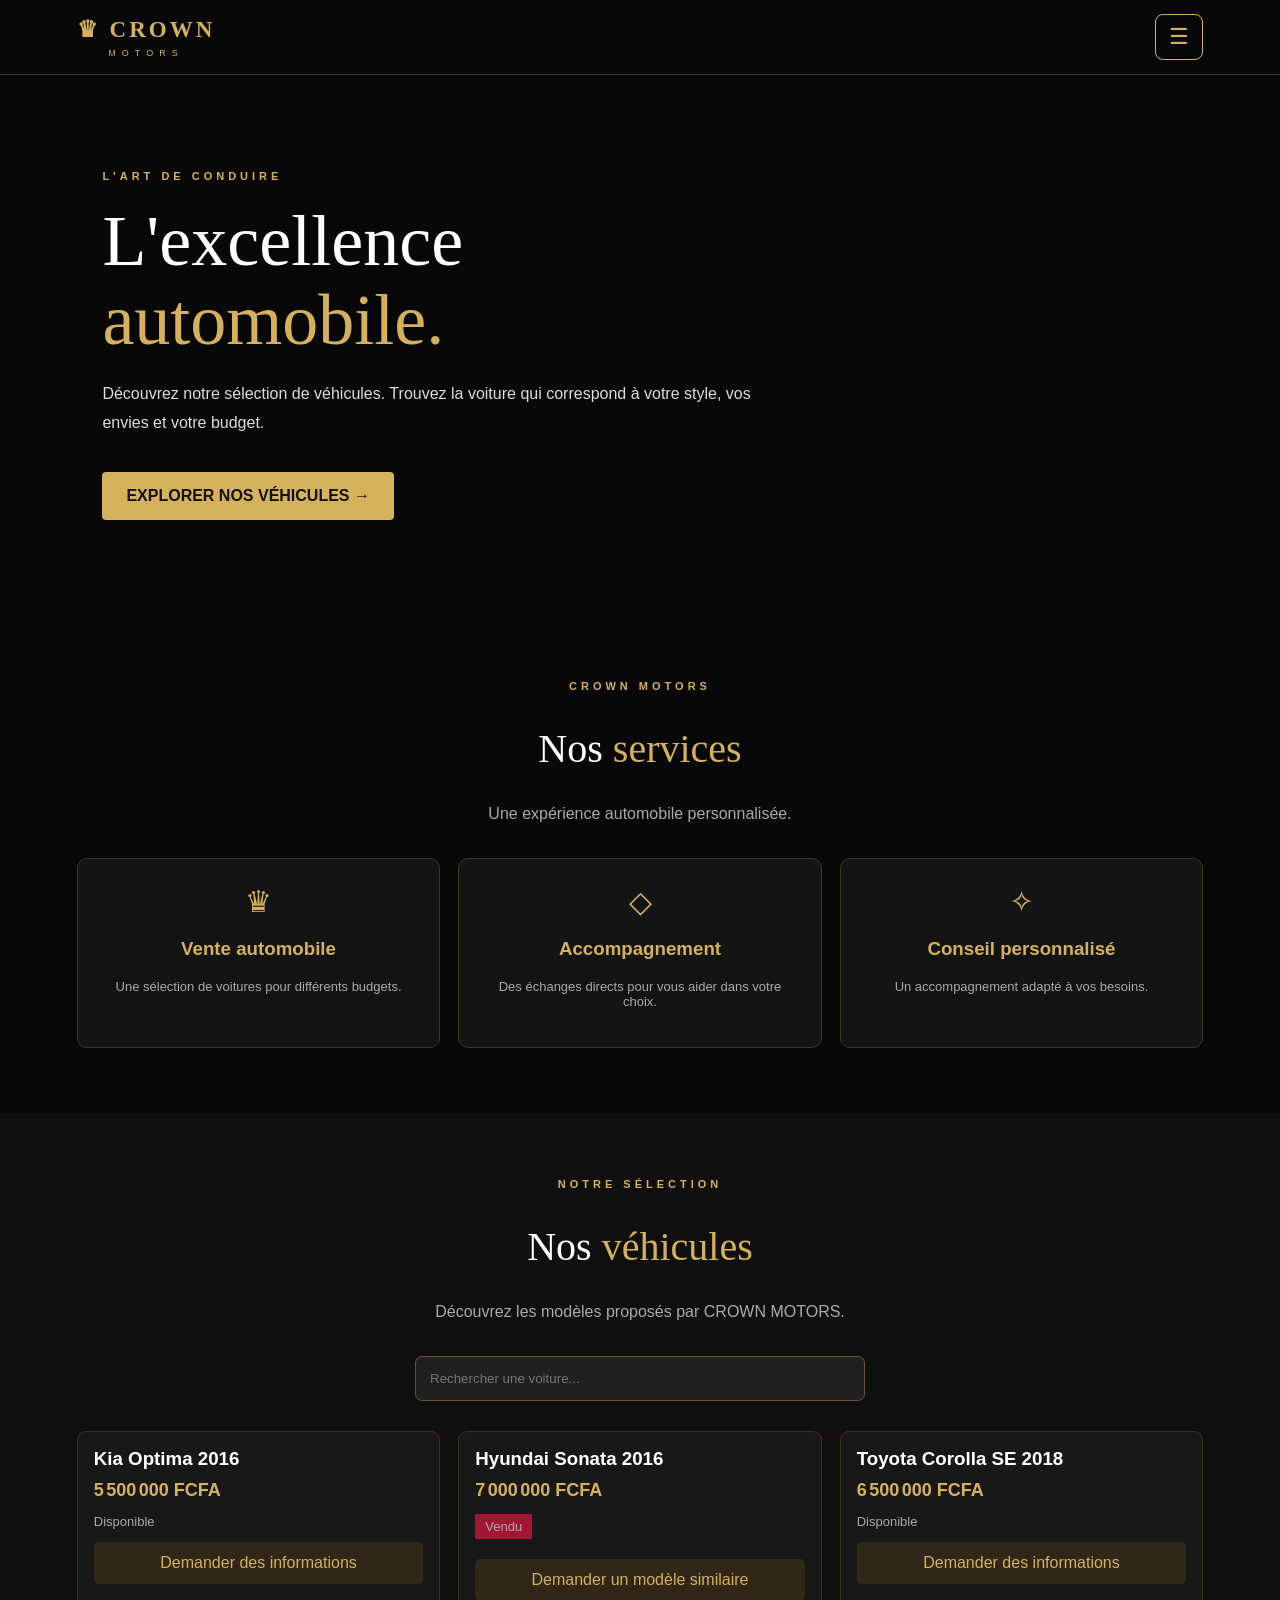
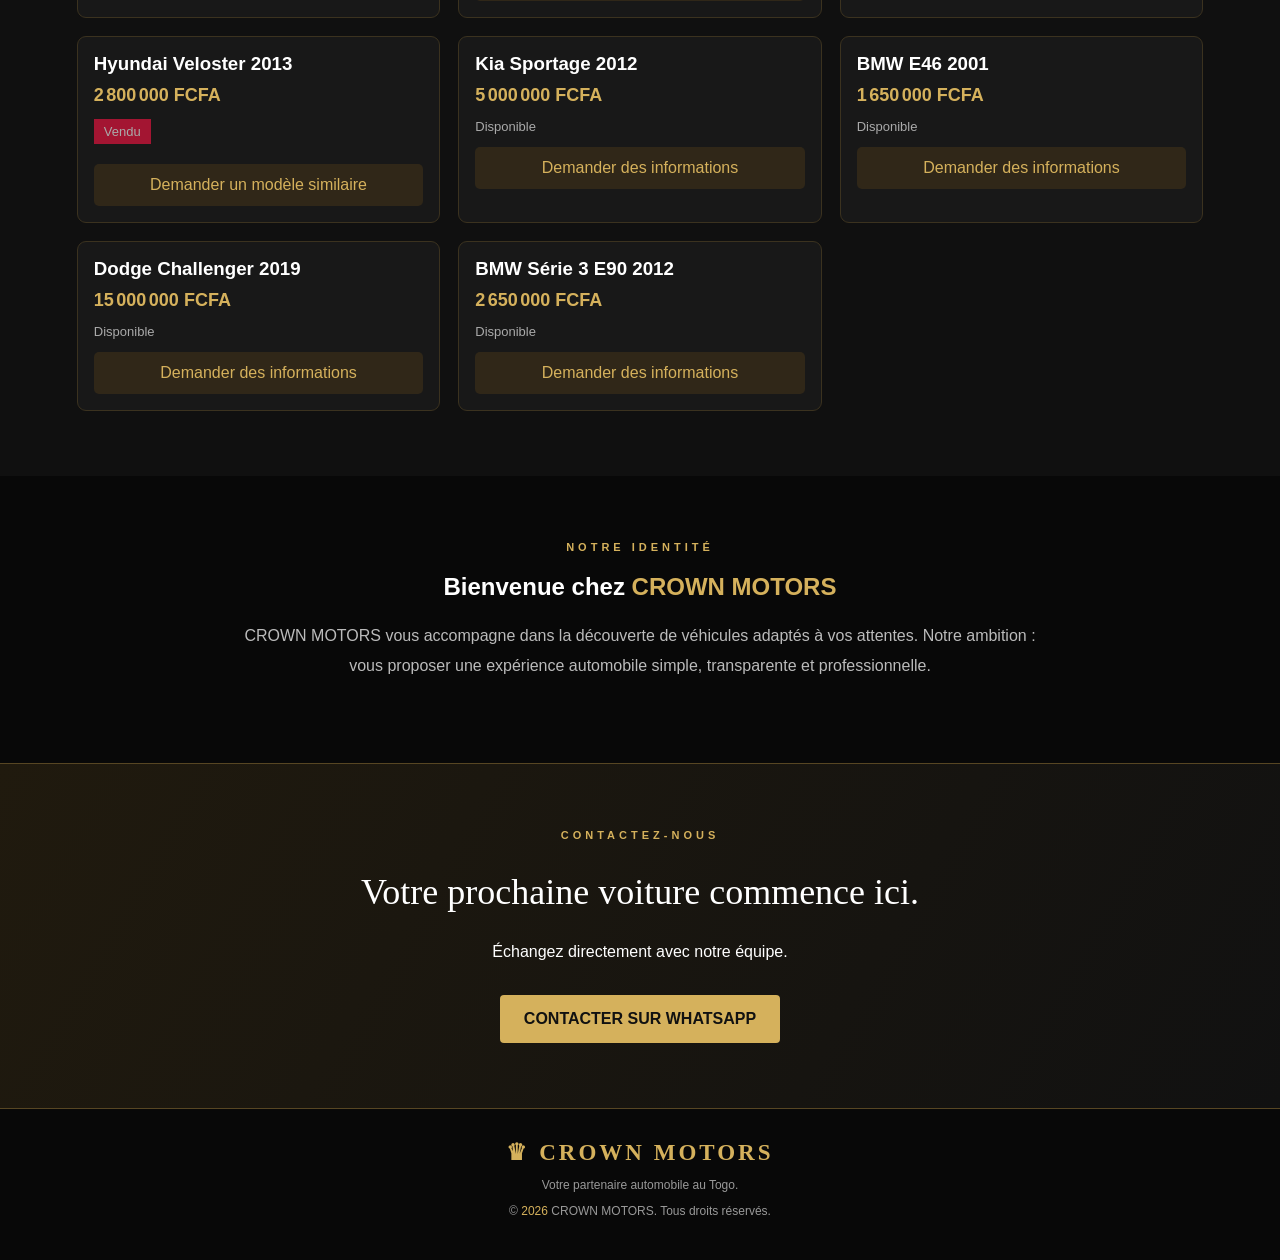
==== index.html @ bb1f3855 "Add initial index.html for CROWN MOTORS website Initial commit of the index.html file for CROWN MOTO" ====
<!DOCTYPE html>
<html lang="fr">
<head>
<meta charset="UTF-8">
<meta name="viewport" content="width=device-width, initial-scale=1">
<meta name="theme-color" content="#080808">
<meta name="description" content="CROWN MOTORS Premium - Vente automobile au Togo.">
<title>CROWN MOTORS | Premium Automobile</title>

<style>
:root {
  --black:#080808;
  --panel:#141414;
  --gold:#d5b15c;
  --white:#fff;
  --muted:#aaa;
}
* {box-sizing:border-box}
html {scroll-behavior:smooth}
body {
  margin:0;
  background:var(--black);
  color:var(--white);
  font-family:Arial,sans-serif;
}
a {color:inherit;text-decoration:none}
button {font:inherit;cursor:pointer}

/* HEADER */
header {
  height:75px;
  padding:0 6%;
  display:flex;
  align-items:center;
  justify-content:space-between;
  border-bottom:1px solid #40351e;
  background:#080808;
  position:sticky;
  top:0;
  z-index:20;
}
.logo {
  color:var(--gold);
  font-family:Georgia,serif;
  font-size:23px;
  letter-spacing:3px;
  font-weight:bold;
}
.logo small {
  display:block;
  font:9px Arial;
  text-align:center;
  letter-spacing:6px;
  margin-top:5px;
}
.menu-button {
  background:none;
  border:1px solid var(--gold);
  color:var(--gold);
  border-radius:8px;
  padding:9px 13px;
  font-size:22px;
}
.drawer {
  display:none;
  position:fixed;
  z-index:30;
  top:75px;
  right:0;
  width:min(310px,85%);
  height:calc(100vh - 75px);
  background:#111;
  padding:25px;
  border-left:1px solid var(--gold);
}
.drawer.open {display:block}
.drawer a {
  display:block;
  padding:16px 5px;
  border-bottom:1px solid #333;
  color:white;
}
.drawer a:hover {color:var(--gold)}
.overlay {
  display:none;
  position:fixed;
  inset:75px 0 0;
  background:#000b;
  z-index:25;
}
.overlay.open {display:block}

/* HERO */
.hero {
  min-height:540px;
  display:flex;
  align-items:center;
  padding:65px 8%;
  background:
  linear-gradient(90deg,#080808 5%,#080808dc 48%,#08080840),
  url("https://images.unsplash.com/photo-1492144534655-ae79c964c9d7?auto=format&fit=crop&w=1800&q=85")
  center/cover;
}
.hero-content {max-width:650px}
.eyebrow {
  color:var(--gold);
  letter-spacing:4px;
  font-size:11px;
  font-weight:bold;
}
h1 {
  font:clamp(40px,7vw,72px)/1.1 Georgia,serif;
  margin:20px 0;
}
h1 span {color:var(--gold)}
.hero p {color:#ddd;line-height:1.8}
.gold-button {
  display:inline-block;
  background:var(--gold);
  color:#111;
  font-weight:bold;
  padding:15px 24px;
  border-radius:4px;
  margin-top:18px;
}

/* SECTIONS */
section {padding:65px 6%}
.section-title {
  text-align:center;
  margin-bottom:35px;
}
.section-title h2 {
  font:clamp(27px,5vw,40px) Georgia,serif;
}
.section-title span {color:var(--gold)}
.section-title p {color:var(--muted)}

/* SERVICES */
.services {
  display:grid;
  grid-template-columns:repeat(3,1fr);
  gap:18px;
}
.service {
  background:var(--panel);
  border:1px solid #40351e;
  padding:25px;
  text-align:center;
  border-radius:10px;
}
.service .symbol {
  color:var(--gold);
  font-size:30px;
}
.service h3 {color:var(--gold)}
.service p {color:var(--muted);font-size:13px}

/* CATALOGUE */
.catalogue {
  background:#101010;
}
.search {
  display:block;
  width:100%;
  max-width:450px;
  margin:0 auto 30px;
  padding:14px;
  background:#202020;
  color:white;
  border:1px solid #66552f;
  border-radius:7px;
}
.cars {
  display:grid;
  grid-template-columns:repeat(3,minmax(0,1fr));
  gap:18px;
}
.car {
  background:#181818;
  border:1px solid #3b321f;
  border-radius:9px;
  overflow:hidden;
}
.car img {
  width:100%;
  height:190px;
  object-fit:cover;
  background:#222;
}
.car-info {padding:16px}
.car h3 {margin:0 0 10px}
.price {
  color:var(--gold);
  font-weight:bold;
  font-size:18px;
}
.car-info p {color:var(--muted);font-size:13px}
.sold {
  display:inline-block;
  background:#a31532;
  color:white;
  padding:5px 10px;
  font-size:11px;
  margin-bottom:8px;
}
.car-link {
  display:block;
  text-align:center;
  padding:12px;
  background:#302718;
  color:var(--gold);
  border-radius:5px;
  margin-top:12px;
}
.empty {text-align:center;color:var(--muted)}

/* ABOUT AND CONTACT */
.about {
  text-align:center;
  max-width:800px;
  margin:auto;
}
.about p {color:#bbb;line-height:1.9}
.contact {
  background:linear-gradient(120deg,#201a0e,#111);
  text-align:center;
  border-top:1px solid #574623;
  border-bottom:1px solid #574623;
}
.contact h2 {font:36px Georgia,serif}
footer {
  text-align:center;
  padding:30px 15px;
  color:#999;
  font-size:12px;
}
footer span {color:var(--gold)}

@media(max-width:800px) {
  .cars {grid-template-columns:repeat(2,minmax(0,1fr))}
  .services {grid-template-columns:1fr}
}
@media(max-width:480px) {
  header {padding:0 16px}
  .hero {min-height:480px;padding:40px 22px}
  section {padding:48px 17px}
  .cars {grid-template-columns:1fr 1fr;gap:9px}
  .car img {height:125px}
  .car-info {padding:10px}
  .car h3 {font-size:13px}
  .price {font-size:14px}
  .car-info p {font-size:11px}
  .car-link {font-size:11px;padding:10px 5px}
}
</style>
</head>

<body>

<header>
  <a href="#accueil" class="logo">
    ♛ CROWN
    <small>MOTORS</small>
  </a>
  <button class="menu-button" id="menuButton"
    aria-label="Ouvrir le menu" aria-expanded="false">☰</button>
</header>

<div class="overlay" id="overlay"></div>
<nav class="drawer" id="drawer">
  <a href="#accueil">Accueil</a>
  <a href="#catalogue">Nos véhicules</a>
  <a href="#services">Nos services</a>
  <a href="#apropos">À propos</a>
  <a href="#contact">Contact</a>
  <a href="admin/login.html">Administration</a>
</nav>

<main>
<section class="hero" id="accueil">
  <div class="hero-content">
    <div class="eyebrow">L'ART DE CONDUIRE</div>
    <h1>L'excellence<br>
      <span>automobile.</span>
    </h1>
    <p>
      Découvrez notre sélection de véhicules.
      Trouvez la voiture qui correspond à votre
      style, vos envies et votre budget.
    </p>
    <a class="gold-button" href="#catalogue">
      EXPLORER NOS VÉHICULES →
    </a>
  </div>
</section>

<section id="services">
  <div class="section-title">
    <div class="eyebrow">CROWN MOTORS</div>
    <h2>Nos <span>services</span></h2>
    <p>Une expérience automobile personnalisée.</p>
  </div>
  <div class="services">
    <article class="service">
      <div class="symbol">♛</div>
      <h3>Vente automobile</h3>
      <p>Une sélection de voitures pour différents budgets.</p>
    </article>
    <article class="service">
      <div class="symbol">◇</div>
      <h3>Accompagnement</h3>
      <p>Des échanges directs pour vous aider dans votre choix.</p>
    </article>
    <article class="service">
      <div class="symbol">✧</div>
      <h3>Conseil personnalisé</h3>
      <p>Un accompagnement adapté à vos besoins.</p>
    </article>
  </div>
</section>

<section class="catalogue" id="catalogue">
  <div class="section-title">
    <div class="eyebrow">NOTRE SÉLECTION</div>
    <h2>Nos <span>véhicules</span></h2>
    <p>Découvrez les modèles proposés par CROWN MOTORS.</p>
  </div>
  <input class="search" id="search"
    placeholder="Rechercher une voiture...">
  <div class="cars" id="cars"></div>
</section>

<section id="apropos">
  <div class="about">
    <div class="eyebrow">NOTRE IDENTITÉ</div>
    <h2>Bienvenue chez <span style="color:#d5b15c">CROWN MOTORS</span></h2>
    <p>
      CROWN MOTORS vous accompagne dans la découverte
      de véhicules adaptés à vos attentes.
      Notre ambition : vous proposer une expérience
      automobile simple, transparente et professionnelle.
    </p>
  </div>
</section>

<section class="contact" id="contact">
  <div class="eyebrow">CONTACTEZ-NOUS</div>
  <h2>Votre prochaine voiture commence ici.</h2>
  <p>Échangez directement avec notre équipe.</p>
  <a class="gold-button"
    href="https://wa.me/22871215444"
    target="_blank" rel="noopener">
    CONTACTER SUR WHATSAPP
  </a>
</section>
</main>

<footer>
  <div class="logo">♛ CROWN MOTORS</div>
  <p>Votre partenaire automobile au Togo.</p>
  <p>© <span id="year"></span> CROWN MOTORS. Tous droits réservés.</p>
</footer>

<script>
const cars = [
  {
    name:"Kia Optima 2016",
    price:5500000,
    status:"Disponible",
    image:"https://i.postimg.cc/JzNQ1nJY/640e16e5-abc6-477e-a606-8a7f54808a8e.jpg"
  },
  {
    name:"Hyundai Sonata 2016",
    price:7000000,
    status:"Vendu",
    image:"https://i.postimg.cc/Wz9Vkx1N/a865665a-a190-46b5-be2b-db5eded47353.jpg"
  },
  {
    name:"Toyota Corolla SE 2018",
    price:6500000,
    status:"Disponible",
    image:"https://i.postimg.cc/63f33kz5/IMG-1470.png"
  },
  {
    name:"Hyundai Veloster 2013",
    price:2800000,
    status:"Vendu",
    image:"https://i.postimg.cc/zGbHPB3n/2185b1a8-ea2a-4182-b87d-6ab078084a92.jpg"
  },
  {
    name:"Kia Sportage 2012",
    price:5000000,
    status:"Disponible",
    image:"https://i.postimg.cc/gjFZ2cMX/81a1679c-1723-4924-83ae-ea50ea73663a.jpg"
  },
  {
    name:"BMW E46 2001",
    price:1650000,
    status:"Disponible",
    image:"https://i.postimg.cc/rmRdTL3K/f3a88b09-6e1b-482c-b819-c184827b8fbf.jpg"
  },
  {
    name:"Dodge Challenger 2019",
    price:15000000,
    status:"Disponible",
    image:"https://i.postimg.cc/5tbdQF2G/2785d2ab-6ac0-4d5c-a33e-beb5a4befc34.jpg"
  },
  {
    name:"BMW Série 3 E90 2012",
    price:2650000,
    status:"Disponible",
    image:""
  }
];

const carsContainer=document.getElementById("cars");

function displayCars(list) {
  carsContainer.innerHTML="";
  if(!list.length) {
    carsContainer.innerHTML='<p class="empty">Aucun véhicule trouvé.</p>';
    return;
  }

  list.forEach(car=>{
    const card=document.createElement("article");
    card.className="car";

    const img=document.createElement("img");
    img.src=car.image || "";
    img.alt=car.name;
    img.loading="lazy";
    img.onerror=()=>{img.style.display="none"};

    const info=document.createElement("div");
    info.className="car-info";

    const name=document.createElement("h3");
    name.textContent=car.name;

    const price=document.createElement("div");
    price.className="price";
    price.textContent=new Intl.NumberFormat("fr-FR")
      .format(car.price)+" FCFA";

    const status=document.createElement("p");
    status.textContent=car.status;

    if(car.status==="Vendu") {
      status.className="sold";
    }

    const link=document.createElement("a");
    link.className="car-link";
    link.href="https://wa.me/22871215444?text="
      +encodeURIComponent("Bonjour CROWN MOTORS, je souhaite des informations sur "+car.name);
    link.target="_blank";
    link.rel="noopener";
    link.textContent=car.status==="Vendu"
      ?"Demander un modèle similaire":"Demander des informations";

    info.append(name,price,status,link);
    card.append(img,info);
    carsContainer.append(card);
  });
}

displayCars(cars);

document.getElementById("search").addEventListener("input",event=>{
  const query=event.target.value.toLowerCase();
  displayCars(cars.filter(car=>car.name.toLowerCase().includes(query)));
});

const menu=document.getElementById("drawer");
const overlay=document.getElementById("overlay");
const menuButton=document.getElementById("menuButton");

function closeMenu(){
  menu.classList.remove("open");
  overlay.classList.remove("open");
  menuButton.setAttribute("aria-expanded","false");
}
menuButton.addEventListener("click",()=>{
  const open=menu.classList.toggle("open");
  overlay.classList.toggle("open",open);
  menuButton.setAttribute("aria-expanded",String(open));
});
overlay.addEventListener("click",closeMenu);
menu.querySelectorAll("a").forEach(link=>{
  link.addEventListener("click",closeMenu);
});

document.getElementById("year").textContent=new Date().getFullYear();
</script>

</body>
</html>
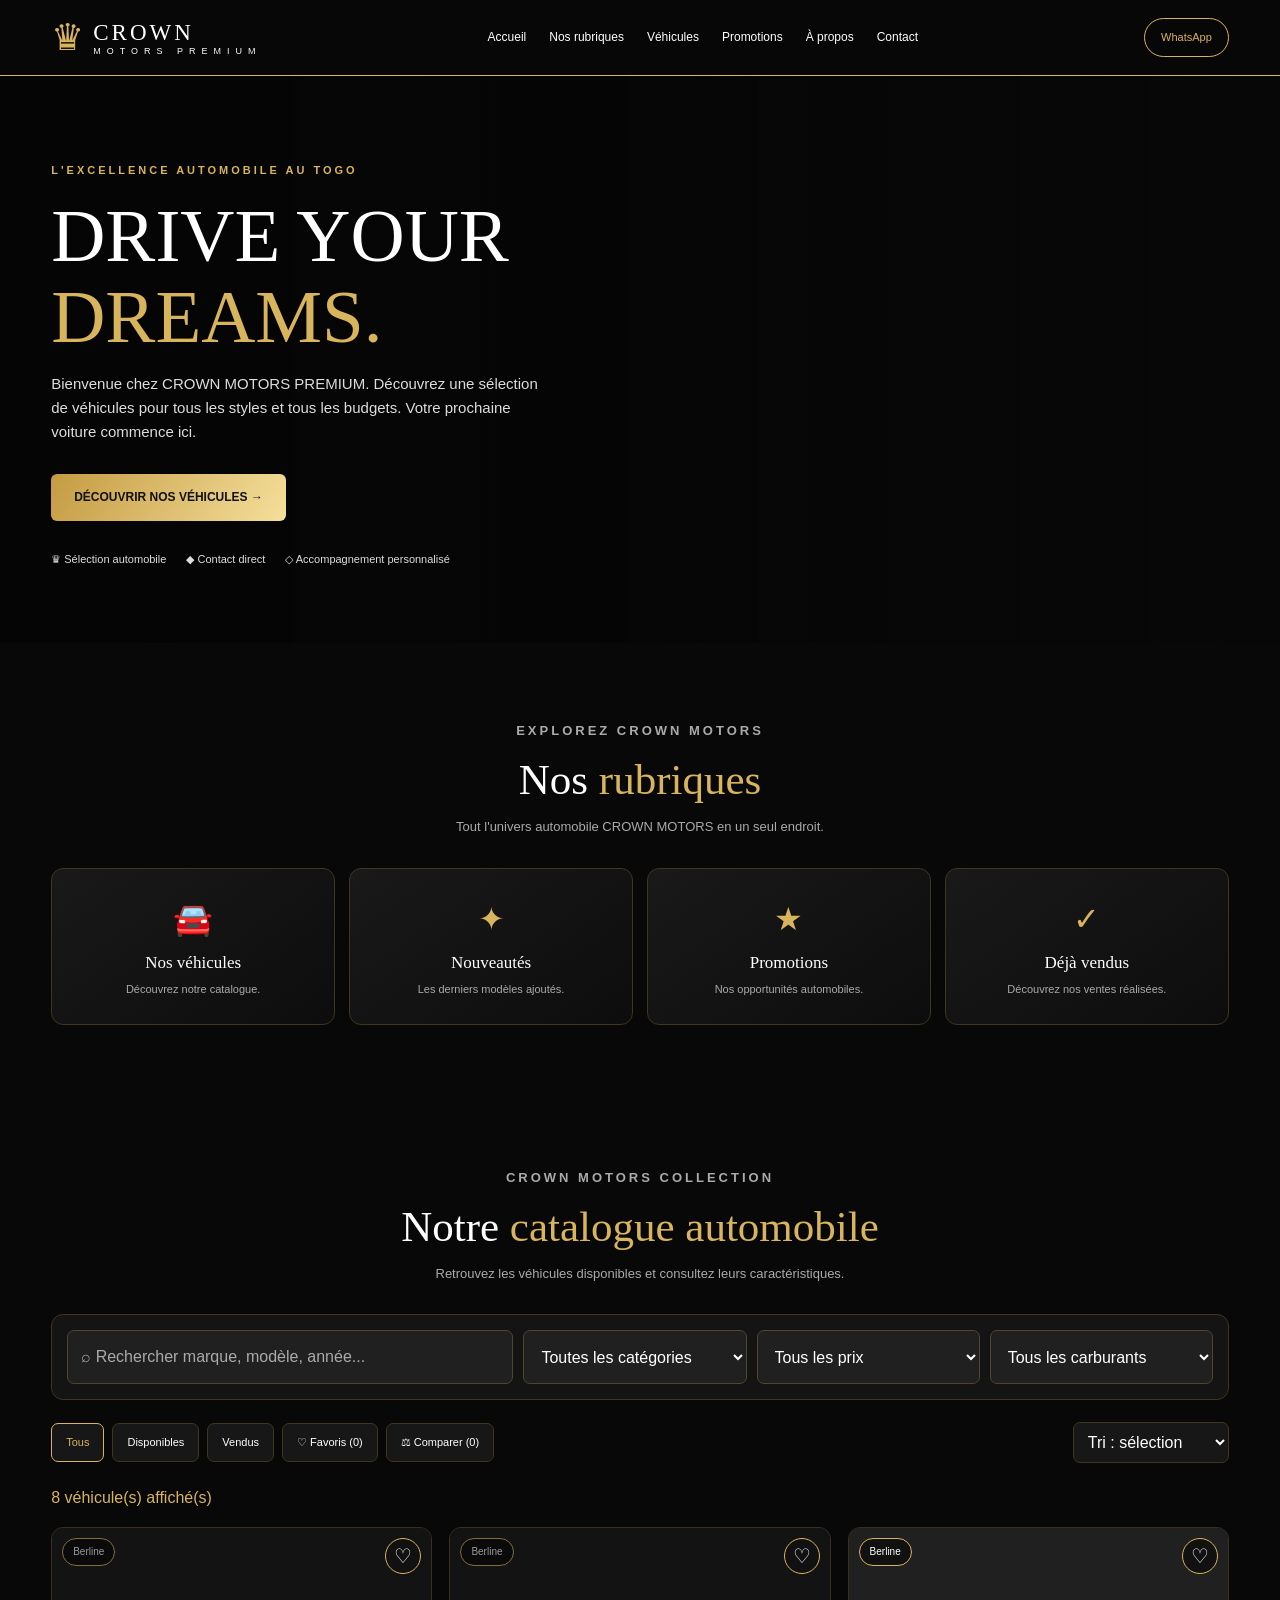
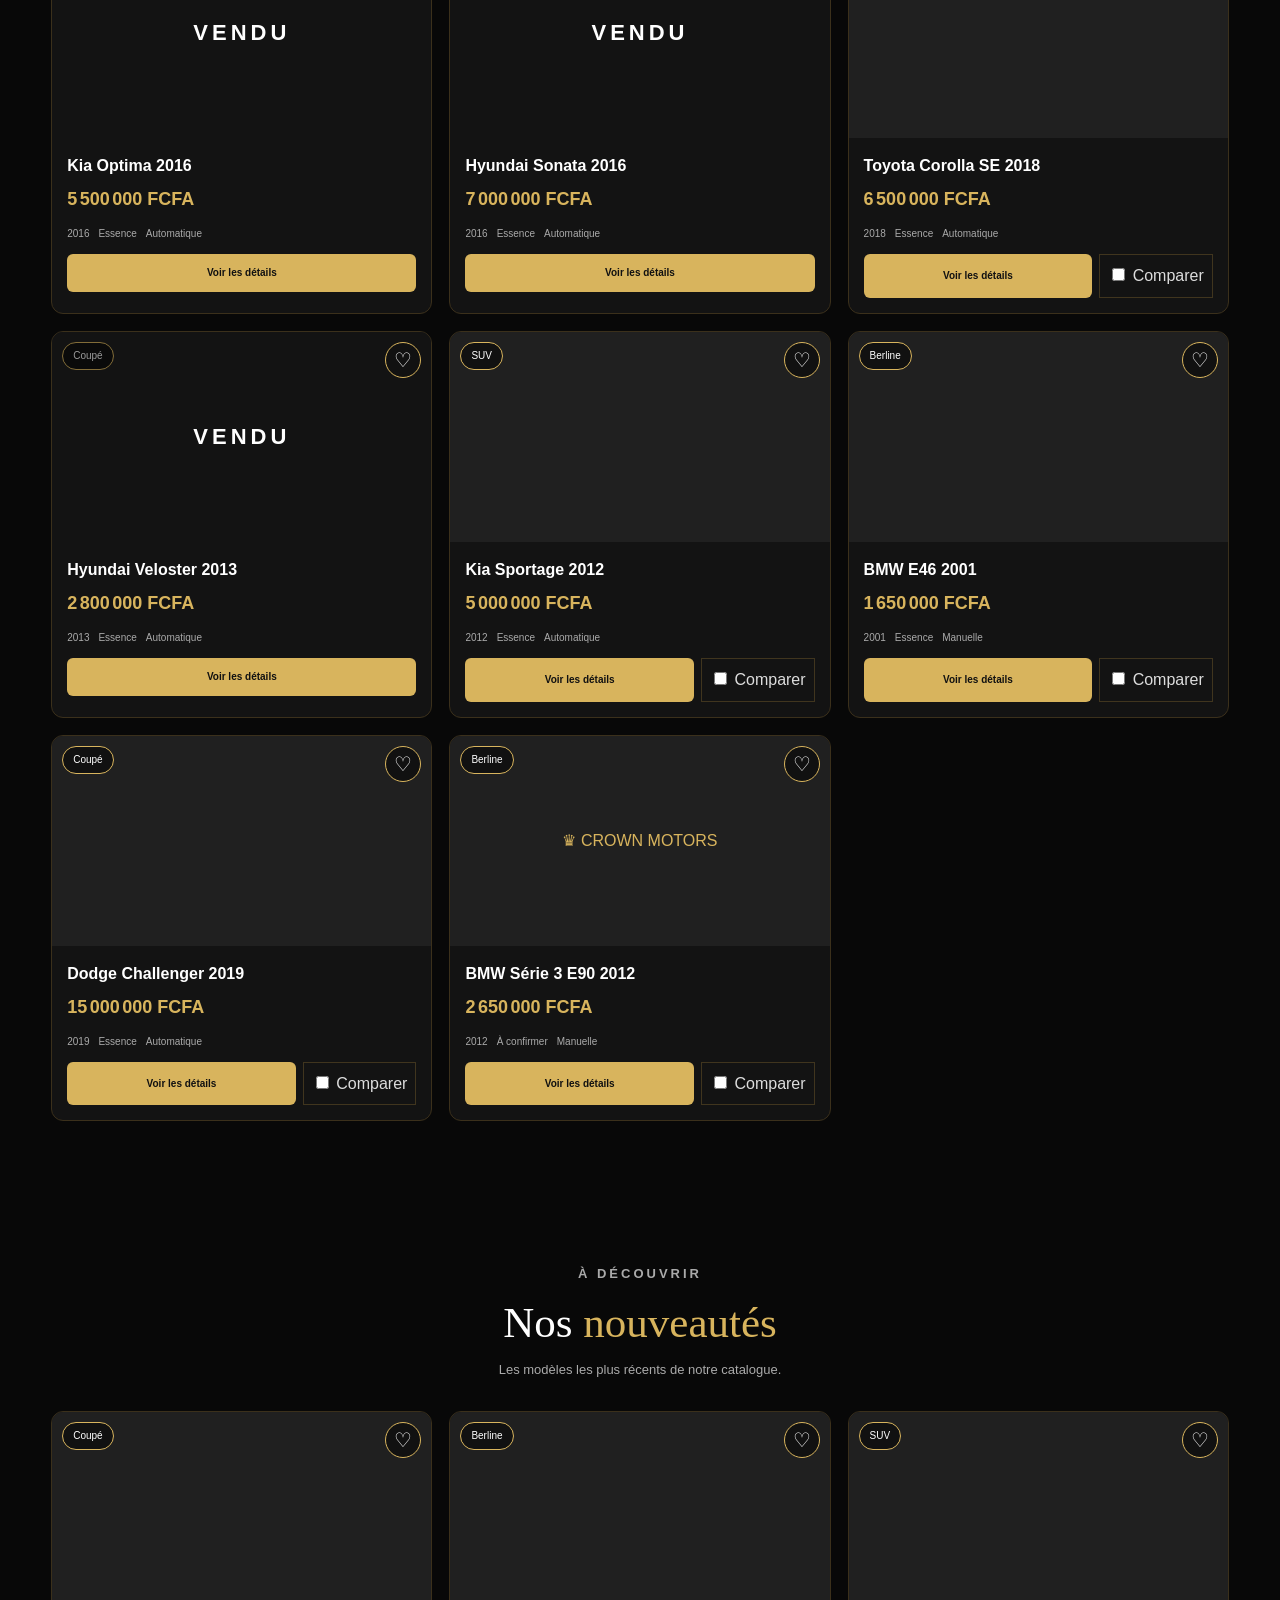
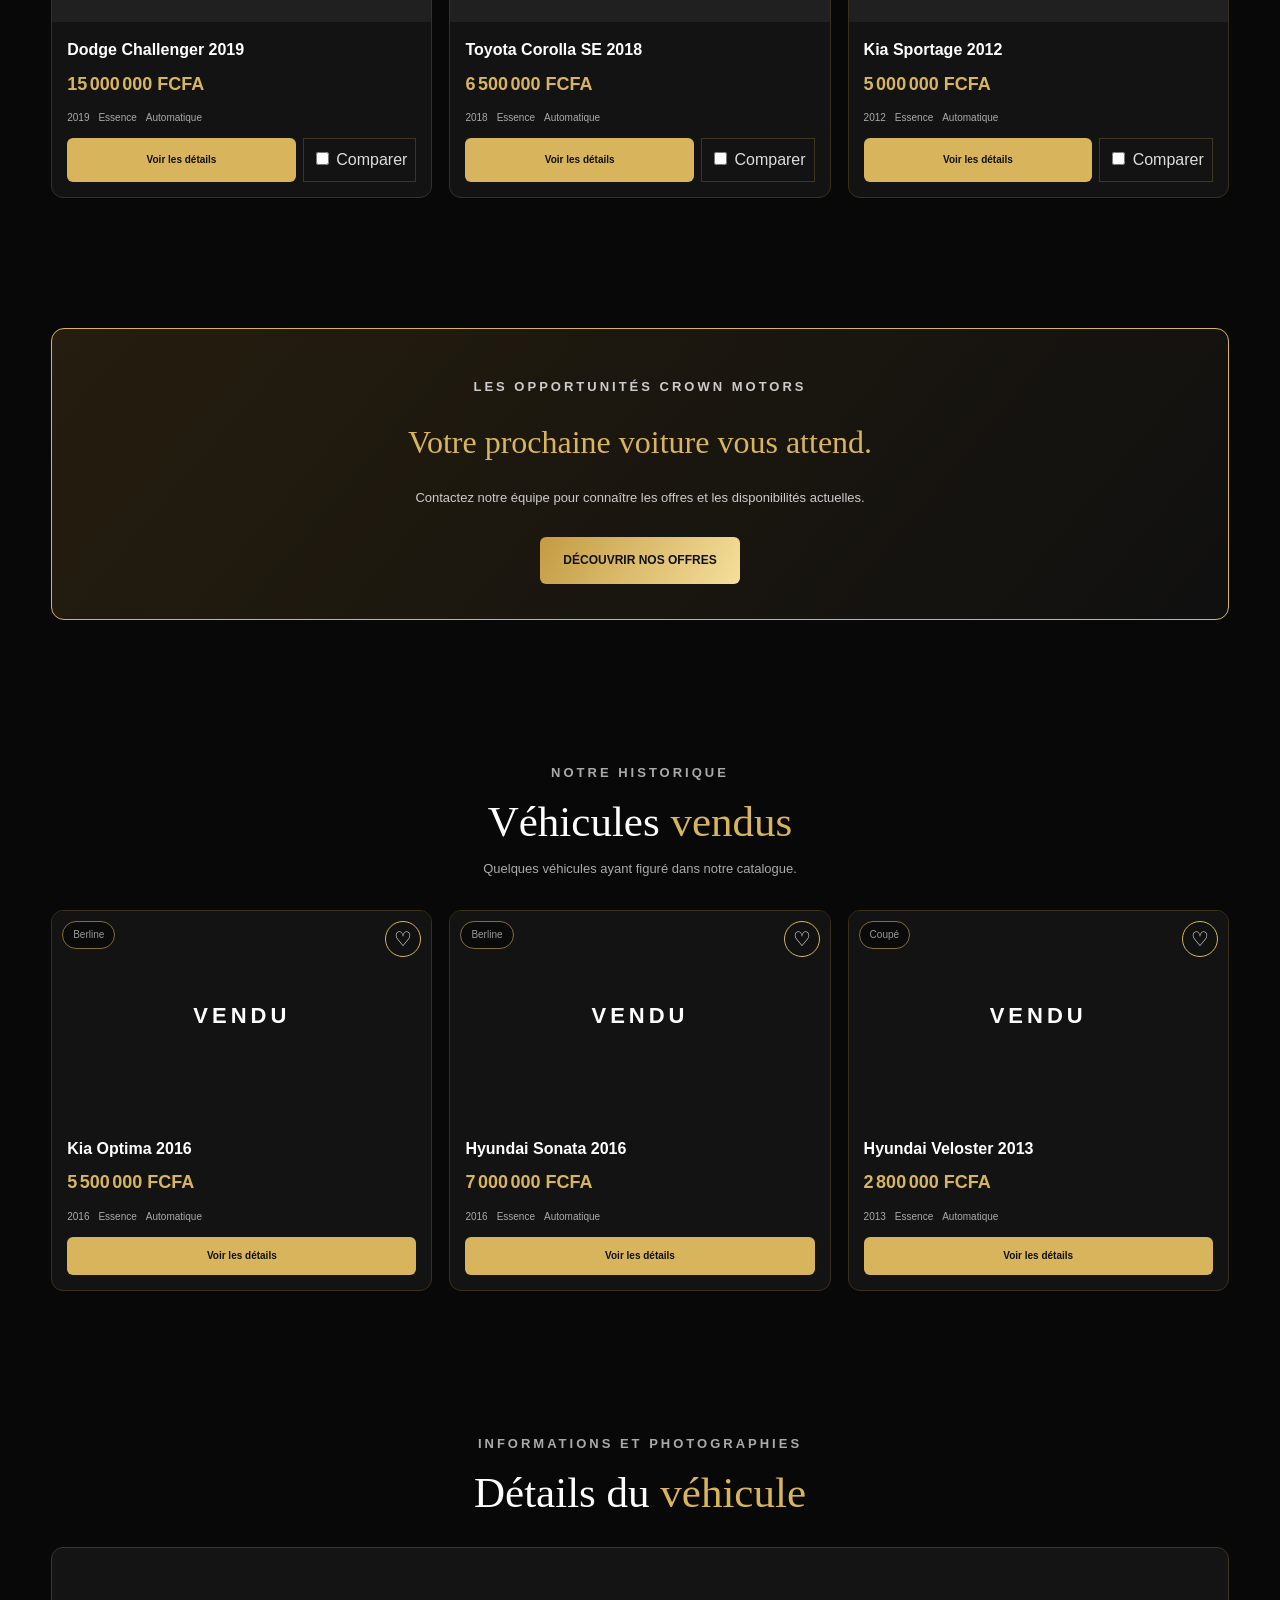
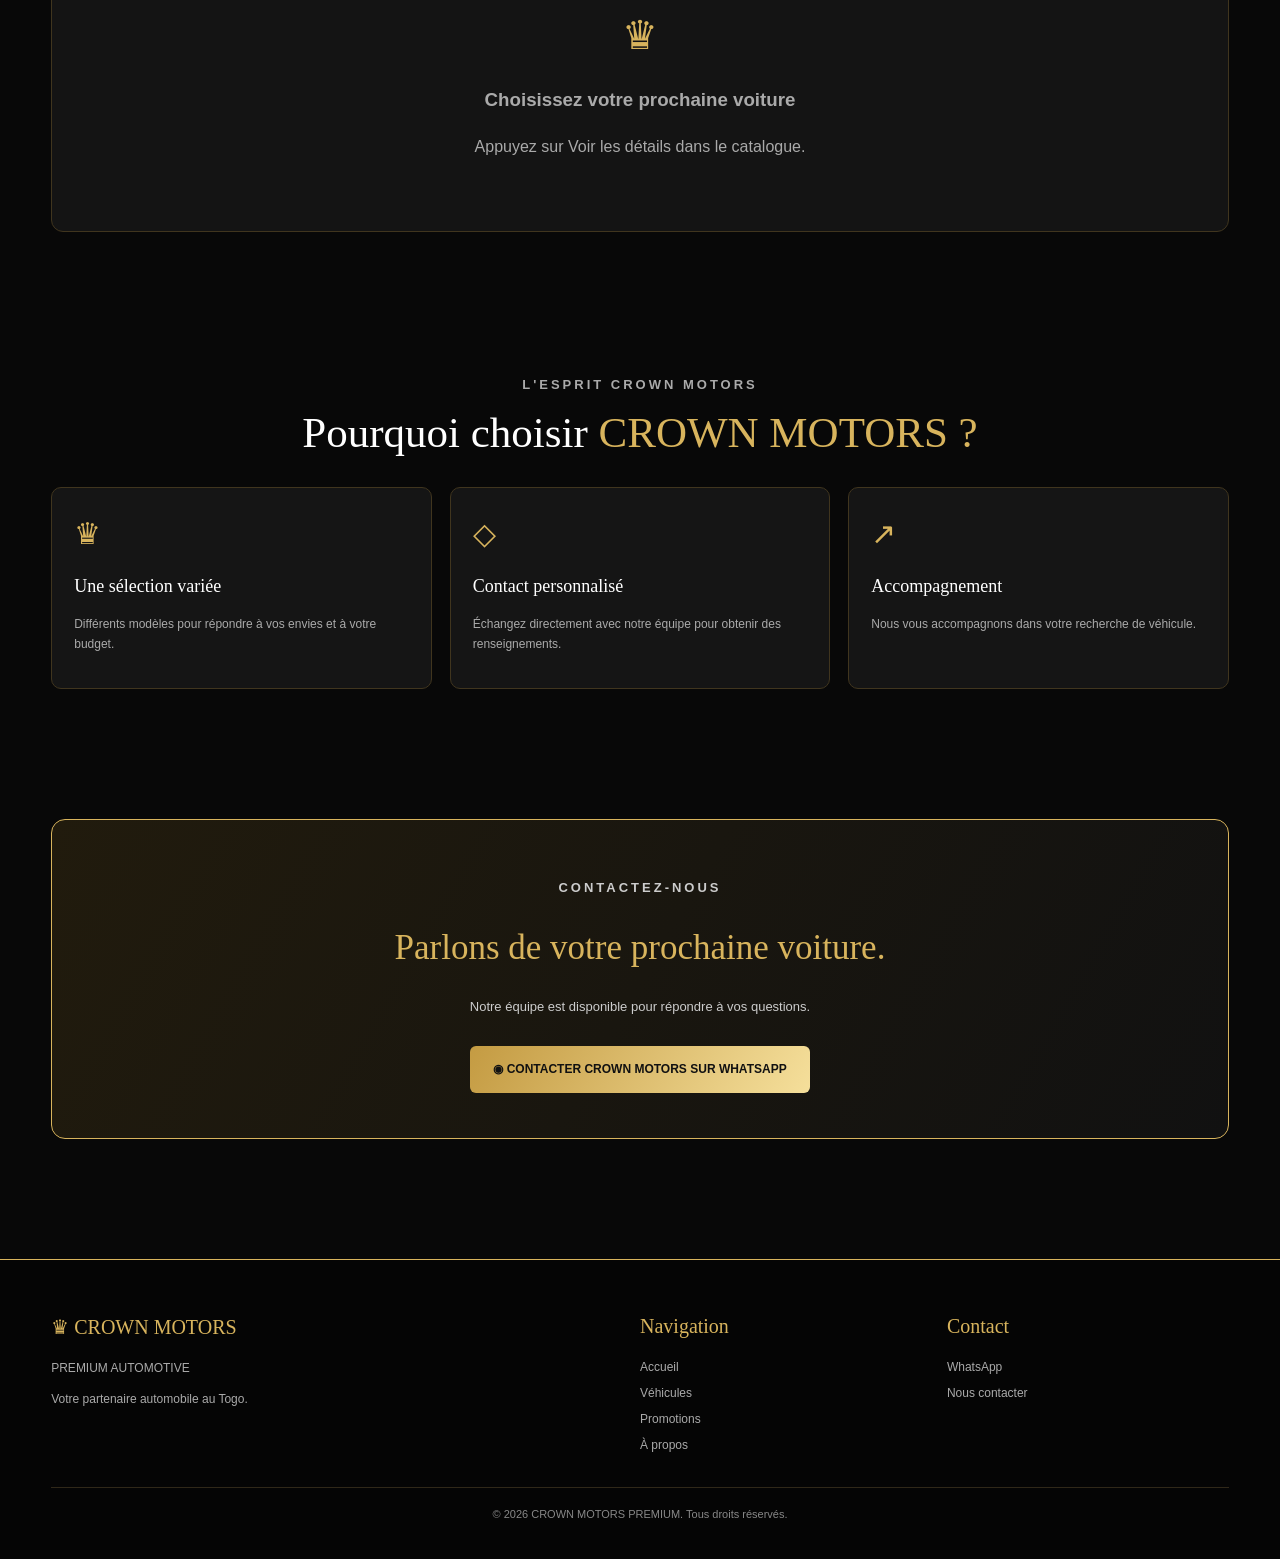
==== commit 94258147: "Update index.html" ====
--- a/index.html
+++ b/index.html
@@ -1,499 +1,776 @@
-
 <!DOCTYPE html>
 <html lang="fr">
 <head>
 <meta charset="UTF-8">
 <meta name="viewport" content="width=device-width, initial-scale=1">
 <meta name="theme-color" content="#080808">
-<meta name="description" content="CROWN MOTORS Premium - Vente automobile au Togo.">
-<title>CROWN MOTORS | Premium Automobile</title>
+<meta name="description" content="CROWN MOTORS PREMIUM - Vente de véhicules au Togo.">
+<meta name="apple-mobile-web-app-capable" content="yes">
+<title>CROWN MOTORS PREMIUM | Vente automobile</title>
+<link rel="stylesheet" href="./css/style.css">
+<link rel="manifest" href="./manifest.json">
 
 <style>
-:root {
-  --black:#080808;
-  --panel:#141414;
-  --gold:#d5b15c;
-  --white:#fff;
-  --muted:#aaa;
-}
-* {box-sizing:border-box}
-html {scroll-behavior:smooth}
-body {
-  margin:0;
-  background:var(--black);
-  color:var(--white);
-  font-family:Arial,sans-serif;
-}
-a {color:inherit;text-decoration:none}
-button {font:inherit;cursor:pointer}
-
-/* HEADER */
-header {
-  height:75px;
-  padding:0 6%;
-  display:flex;
-  align-items:center;
-  justify-content:space-between;
-  border-bottom:1px solid #40351e;
-  background:#080808;
-  position:sticky;
-  top:0;
-  z-index:20;
-}
-.logo {
-  color:var(--gold);
-  font-family:Georgia,serif;
-  font-size:23px;
-  letter-spacing:3px;
-  font-weight:bold;
-}
-.logo small {
-  display:block;
-  font:9px Arial;
-  text-align:center;
-  letter-spacing:6px;
-  margin-top:5px;
-}
-.menu-button {
-  background:none;
-  border:1px solid var(--gold);
-  color:var(--gold);
-  border-radius:8px;
-  padding:9px 13px;
-  font-size:22px;
-}
-.drawer {
-  display:none;
-  position:fixed;
-  z-index:30;
-  top:75px;
-  right:0;
-  width:min(310px,85%);
-  height:calc(100vh - 75px);
-  background:#111;
-  padding:25px;
-  border-left:1px solid var(--gold);
-}
-.drawer.open {display:block}
-.drawer a {
-  display:block;
-  padding:16px 5px;
-  border-bottom:1px solid #333;
-  color:white;
-}
-.drawer a:hover {color:var(--gold)}
-.overlay {
-  display:none;
-  position:fixed;
-  inset:75px 0 0;
-  background:#000b;
-  z-index:25;
-}
-.overlay.open {display:block}
+:root{
+--black:#080808;
+--panel:#141414;
+--panel2:#1c1c1c;
+--gold:#d8b45d;
+--gold2:#f4db91;
+--white:#fff;
+--muted:#aaa;
+--red:#a51d42;
+--green:#167b4b;
+--line:#40351e;
+}
+*{box-sizing:border-box}
+html{scroll-behavior:smooth;scroll-padding-top:85px}
+body{margin:0;background:var(--black);color:var(--white);font-family:Arial,sans-serif;line-height:1.6}
+a{color:inherit;text-decoration:none}
+button,input,select{font:inherit}
+button{cursor:pointer}
+img{max-width:100%}
+.container{width:min(1200px,92%);margin:auto}
+.gold{color:var(--gold)}
+.eyebrow{color:var(--gold);font-size:11px;letter-spacing:3px;font-weight:bold}
+.section{padding:65px 0}
+.section-title{text-align:center;margin-bottom:30px}
+.section-title h2{font:clamp(28px,5vw,43px) Georgia,serif;margin:5px 0}
+.section-title p{color:var(--muted);font-size:13px}
+
+/* NAVIGATION */
+.header{
+position:sticky;top:0;z-index:100;
+background:#080808ed;
+backdrop-filter:blur(15px);
+border-bottom:1px solid var(--gold);
+}
+.navbar{
+min-height:75px;display:flex;align-items:center;
+justify-content:space-between;gap:15px;
+}
+.logo{display:flex;align-items:center;gap:9px}
+.logo-icon{font-size:37px;color:var(--gold)}
+.logo-name{font:23px Georgia,serif;letter-spacing:3px}
+.logo-name small{display:block;font:9px Arial;letter-spacing:6px;text-align:center}
+.desktop-menu{display:flex;align-items:center;gap:23px;font-size:12px}
+.desktop-menu a:hover{color:var(--gold)}
+.nav-contact{
+padding:10px 16px;border:1px solid var(--gold);
+border-radius:25px;color:var(--gold);font-size:11px;
+}
+.menu-toggle{
+display:none;background:none;border:1px solid var(--gold);
+color:var(--gold);border-radius:8px;padding:8px 12px;font-size:24px;
+}
+.mobile-menu{
+display:none;position:absolute;top:75px;left:0;width:100%;
+padding:15px 5% 22px;background:#101010;
+border-bottom:1px solid var(--gold);
+}
+.mobile-menu.open{display:grid}
+.mobile-menu a{padding:12px;border-bottom:1px solid #302819;font-size:14px}
 
 /* HERO */
-.hero {
-  min-height:540px;
-  display:flex;
-  align-items:center;
-  padding:65px 8%;
-  background:
-  linear-gradient(90deg,#080808 5%,#080808dc 48%,#08080840),
-  url("https://images.unsplash.com/photo-1492144534655-ae79c964c9d7?auto=format&fit=crop&w=1800&q=85")
-  center/cover;
-}
-.hero-content {max-width:650px}
-.eyebrow {
-  color:var(--gold);
-  letter-spacing:4px;
-  font-size:11px;
-  font-weight:bold;
-}
-h1 {
-  font:clamp(40px,7vw,72px)/1.1 Georgia,serif;
-  margin:20px 0;
-}
-h1 span {color:var(--gold)}
-.hero p {color:#ddd;line-height:1.8}
-.gold-button {
-  display:inline-block;
-  background:var(--gold);
-  color:#111;
-  font-weight:bold;
-  padding:15px 24px;
-  border-radius:4px;
-  margin-top:18px;
-}
-
-/* SECTIONS */
-section {padding:65px 6%}
-.section-title {
-  text-align:center;
-  margin-bottom:35px;
-}
-.section-title h2 {
-  font:clamp(27px,5vw,40px) Georgia,serif;
-}
-.section-title span {color:var(--gold)}
-.section-title p {color:var(--muted)}
-
-/* SERVICES */
-.services {
-  display:grid;
-  grid-template-columns:repeat(3,1fr);
-  gap:18px;
-}
-.service {
-  background:var(--panel);
-  border:1px solid #40351e;
-  padding:25px;
-  text-align:center;
-  border-radius:10px;
-}
-.service .symbol {
-  color:var(--gold);
-  font-size:30px;
-}
-.service h3 {color:var(--gold)}
-.service p {color:var(--muted);font-size:13px}
+.hero{
+min-height:540px;display:flex;align-items:center;
+position:relative;
+background:
+linear-gradient(90deg,#050505 5%,#050505dc 45%,#05050530),
+url("https://images.unsplash.com/photo-1492144534655-ae79c964c9d7?auto=format&fit=crop&w=1900&q=85")
+center/cover;
+}
+.hero-content{max-width:700px;padding:75px 0}
+.hero h1{font:clamp(40px,7vw,75px)/1.08 Georgia,serif;margin:15px 0}
+.hero p.description{max-width:500px;color:#ddd;font-size:15px}
+.gold-button{
+display:inline-block;padding:14px 23px;
+background:linear-gradient(120deg,#c49b42,#f5df9b);
+color:#111;border:0;border-radius:6px;
+font-weight:bold;font-size:12px;margin-top:15px;
+}
+.gold-button:hover{filter:brightness(1.1)}
+.hero-features{display:flex;flex-wrap:wrap;gap:20px;margin-top:30px;color:#ddd;font-size:11px}
+
+/* RUBRIQUES */
+.category-grid{
+display:grid;grid-template-columns:repeat(4,1fr);gap:14px;
+}
+.category-card{
+padding:25px 15px;text-align:center;
+border:1px solid var(--line);border-radius:12px;
+background:linear-gradient(145deg,#191919,#0d0d0d);
+transition:.2s;
+}
+.category-card:hover{border-color:var(--gold);transform:translateY(-4px)}
+.category-icon{font-size:32px;color:var(--gold)}
+.category-card h3{font:17px Georgia,serif;margin:8px 0}
+.category-card p{font-size:11px;color:var(--muted);margin:0}
+
+/* RECHERCHE */
+.search-box{
+display:grid;grid-template-columns:2fr 1fr 1fr 1fr;
+gap:10px;padding:15px;background:var(--panel);
+border:1px solid var(--line);border-radius:12px;
+}
+.search-box input,.search-box select{
+width:100%;min-width:0;padding:13px;
+border:1px solid #51452d;border-radius:7px;
+background:#202020;color:white;
+}
+.search-box input::placeholder{color:#aaa}
 
 /* CATALOGUE */
-.catalogue {
-  background:#101010;
-}
-.search {
-  display:block;
-  width:100%;
-  max-width:450px;
-  margin:0 auto 30px;
-  padding:14px;
-  background:#202020;
-  color:white;
-  border:1px solid #66552f;
-  border-radius:7px;
-}
-.cars {
-  display:grid;
-  grid-template-columns:repeat(3,minmax(0,1fr));
-  gap:18px;
-}
-.car {
-  background:#181818;
-  border:1px solid #3b321f;
-  border-radius:9px;
-  overflow:hidden;
-}
-.car img {
-  width:100%;
-  height:190px;
-  object-fit:cover;
-  background:#222;
-}
-.car-info {padding:16px}
-.car h3 {margin:0 0 10px}
-.price {
-  color:var(--gold);
-  font-weight:bold;
-  font-size:18px;
-}
-.car-info p {color:var(--muted);font-size:13px}
-.sold {
-  display:inline-block;
-  background:#a31532;
-  color:white;
-  padding:5px 10px;
-  font-size:11px;
-  margin-bottom:8px;
-}
-.car-link {
-  display:block;
-  text-align:center;
-  padding:12px;
-  background:#302718;
-  color:var(--gold);
-  border-radius:5px;
-  margin-top:12px;
-}
-.empty {text-align:center;color:var(--muted)}
-
-/* ABOUT AND CONTACT */
-.about {
-  text-align:center;
-  max-width:800px;
-  margin:auto;
-}
-.about p {color:#bbb;line-height:1.9}
-.contact {
-  background:linear-gradient(120deg,#201a0e,#111);
-  text-align:center;
-  border-top:1px solid #574623;
-  border-bottom:1px solid #574623;
-}
-.contact h2 {font:36px Georgia,serif}
-footer {
-  text-align:center;
-  padding:30px 15px;
-  color:#999;
-  font-size:12px;
-}
-footer span {color:var(--gold)}
-
-@media(max-width:800px) {
-  .cars {grid-template-columns:repeat(2,minmax(0,1fr))}
-  .services {grid-template-columns:1fr}
-}
-@media(max-width:480px) {
-  header {padding:0 16px}
-  .hero {min-height:480px;padding:40px 22px}
-  section {padding:48px 17px}
-  .cars {grid-template-columns:1fr 1fr;gap:9px}
-  .car img {height:125px}
-  .car-info {padding:10px}
-  .car h3 {font-size:13px}
-  .price {font-size:14px}
-  .car-info p {font-size:11px}
-  .car-link {font-size:11px;padding:10px 5px}
+.catalogue-tools{
+display:flex;justify-content:space-between;
+align-items:center;flex-wrap:wrap;gap:12px;margin:22px 0;
+}
+.tools-left{display:flex;flex-wrap:wrap;gap:8px}
+.tool-btn{
+padding:10px 14px;background:#171717;color:white;
+border:1px solid var(--line);border-radius:7px;font-size:11px;
+}
+.tool-btn.active,.tool-btn:hover{border-color:var(--gold);color:var(--gold)}
+#sortCars{
+padding:10px;background:#171717;color:white;
+border:1px solid var(--line);border-radius:7px;
+}
+.car-grid{display:grid;grid-template-columns:repeat(3,1fr);gap:17px}
+.car-card{
+overflow:hidden;background:#131313;
+border:1px solid #3b301b;border-radius:12px;
+transition:.2s;
+}
+.car-card:hover{border-color:var(--gold);transform:translateY(-4px)}
+.car-photo{height:210px;position:relative;background:#202020}
+.car-photo img{width:100%;height:100%;object-fit:cover}
+.car-photo .placeholder{
+display:grid;place-items:center;height:100%;color:var(--gold);
+}
+.car-tag{
+position:absolute;top:10px;left:10px;
+background:#111e;padding:5px 10px;
+border:1px solid var(--gold);border-radius:20px;font-size:10px;
+}
+.sold-tag{
+position:absolute;inset:0;display:grid;place-items:center;
+background:#0006;color:white;font-size:22px;font-weight:bold;
+letter-spacing:4px;
+}
+.fav{
+position:absolute;right:10px;top:10px;
+width:36px;height:36px;border-radius:50%;
+background:#111;color:white;border:1px solid var(--gold);
+font-size:20px;
+}
+.fav.active{background:var(--red)}
+.car-body{padding:15px}
+.car-body h3{margin:0;font-size:16px}
+.price{color:var(--gold);font-size:18px;font-weight:bold;margin:7px 0}
+.car-specs{display:flex;flex-wrap:wrap;gap:9px;color:#aaa;font-size:10px;margin:12px 0}
+.car-actions{display:flex;gap:7px}
+.car-actions button{flex:1;padding:11px 5px;font-size:10px;border-radius:6px}
+.details-btn{background:var(--gold);color:#111;border:0;font-weight:bold}
+.compare-label{border:1px solid var(--line);padding:8px;color:#ddd}
+
+/* DETAILS */
+.details-box{
+padding:20px;background:var(--panel);
+border:1px solid var(--line);border-radius:12px;
+}
+.details-content{display:grid;grid-template-columns:1fr 1fr;gap:25px}
+.details-image{width:100%;height:330px;object-fit:contain;background:#202020;border-radius:8px}
+.gallery-thumbs{display:flex;gap:8px;flex-wrap:wrap;margin-top:10px}
+.gallery-thumbs img{width:65px;height:50px;object-fit:cover;border:1px solid var(--gold);border-radius:5px;cursor:pointer}
+.details-info h3{font:30px Georgia,serif;margin:5px 0}
+.details-info p{color:#bbb;font-size:13px}
+.specs{display:grid;grid-template-columns:repeat(2,1fr);gap:9px;margin:15px 0}
+.spec{background:#202020;padding:10px;border-radius:7px}
+.spec small{display:block;color:#aaa;font-size:10px}
+.spec strong{font-size:12px}
+.wa-button{
+display:inline-block;background:var(--green);color:white;
+padding:13px 18px;border-radius:7px;font-size:12px;font-weight:bold;
+margin-top:10px;
+}
+.empty{text-align:center;padding:35px;color:#aaa}
+
+/* PROMOTIONS ET INFORMATIONS */
+.promo{
+padding:35px;text-align:center;border:1px solid var(--gold);
+border-radius:13px;background:linear-gradient(130deg,#251d0e,#101010);
+}
+.promo h2{font:32px Georgia,serif;color:var(--gold)}
+.promo p{color:#ccc;font-size:13px}
+.about-grid{display:grid;grid-template-columns:repeat(3,1fr);gap:18px}
+.about-card{padding:22px;background:#151515;border:1px solid var(--line);border-radius:10px}
+.about-card span{font-size:30px;color:var(--gold)}
+.about-card h3{font:18px Georgia,serif}
+.about-card p{font-size:12px;color:#aaa}
+
+/* CONTACT */
+.contact{
+padding:45px 25px;text-align:center;
+background:linear-gradient(120deg,#211b0d,#111);
+border:1px solid var(--gold);border-radius:14px;
+}
+.contact h2{font:35px Georgia,serif;color:var(--gold)}
+.contact p{color:#ccc;font-size:13px}
+
+/* FOOTER */
+footer{padding:35px 0;background:#050505;border-top:1px solid var(--gold);margin-top:55px}
+.footer-grid{display:grid;grid-template-columns:2fr 1fr 1fr;gap:25px}
+footer h3{color:var(--gold);font:20px Georgia,serif}
+footer p,footer a{font-size:12px;color:#aaa}
+footer a{display:block;margin:7px 0}
+.copyright{text-align:center;border-top:1px solid #302819;padding-top:18px;margin-top:25px;color:#888;font-size:11px}
+
+/* COMPARATEUR */
+.modal{
+display:none;position:fixed;inset:0;z-index:500;
+background:#000e;align-items:center;justify-content:center;padding:15px;
+}
+.modal.open{display:flex}
+.modal-content{
+width:min(850px,100%);max-height:85vh;overflow:auto;
+padding:20px;background:#151515;border:1px solid var(--gold);border-radius:12px;
+}
+.modal-head{display:flex;justify-content:space-between;align-items:center}
+.modal-head button{background:none;border:1px solid var(--gold);color:white;padding:8px 13px}
+.compare-table{width:100%;border-collapse:collapse;font-size:12px}
+.compare-table td,.compare-table th{padding:12px;border-bottom:1px solid #44391f;text-align:left}
+
+/* RESPONSIVE */
+@media(max-width:900px){
+.desktop-menu,.nav-contact{display:none}
+.menu-toggle{display:block}
+.car-grid{grid-template-columns:repeat(2,1fr)}
+.category-grid{grid-template-columns:repeat(2,1fr)}
+}
+@media(max-width:600px){
+.hero{min-height:470px;background-position:60% center}
+.hero-content{padding:45px 0}
+.hero h1{font-size:43px}
+.search-box{grid-template-columns:1fr}
+.car-grid{grid-template-columns:repeat(2,minmax(0,1fr));gap:9px}
+.car-photo{height:145px}
+.car-body{padding:9px}
+.car-body h3{font-size:12px}
+.price{font-size:13px}
+.car-specs{font-size:9px;gap:5px}
+.car-actions{flex-direction:column}
+.details-content{grid-template-columns:1fr}
+.details-image{height:240px}
+.about-grid{grid-template-columns:1fr}
+.footer-grid{grid-template-columns:1fr}
+.category-card{padding:18px 8px}
+.section{padding:45px 0}
+.catalogue-tools{align-items:stretch}
+.tools-left{width:100%}
+.tool-btn{flex:1}
+#sortCars{width:100%}
 }
 </style>
 </head>
 
 <body>
 
-<header>
-  <a href="#accueil" class="logo">
-    ♛ CROWN
-    <small>MOTORS</small>
-  </a>
-  <button class="menu-button" id="menuButton"
-    aria-label="Ouvrir le menu" aria-expanded="false">☰</button>
+<header class="header">
+<div class="container navbar">
+<a href="#accueil" class="logo">
+<span class="logo-icon">♛</span>
+<span class="logo-name">CROWN<small>MOTORS PREMIUM</small></span>
+</a>
+
+<nav class="desktop-menu">
+<a href="#accueil">Accueil</a>
+<a href="#rubriques">Nos rubriques</a>
+<a href="#catalogue">Véhicules</a>
+<a href="#promotions">Promotions</a>
+<a href="#apropos">À propos</a>
+<a href="#contact">Contact</a>
+</nav>
+
+<a class="nav-contact" href="https://wa.me/22871215444">WhatsApp</a>
+
+<button class="menu-toggle" id="menuToggle" aria-label="Ouvrir le menu" aria-expanded="false">☰</button>
+</div>
+
+<nav class="mobile-menu" id="mobileMenu">
+<a href="#accueil">♛ Accueil</a>
+<a href="#rubriques">◇ Nos rubriques</a>
+<a href="#catalogue">🚘 Tous nos véhicules</a>
+<a href="#nouveautes">✦ Nouveautés</a>
+<a href="#promotions">★ Promotions</a>
+<a href="#vendus">✓ Véhicules vendus</a>
+<a href="#details">▣ Détails et galerie</a>
+<a href="#apropos">À propos</a>
+<a href="#contact">☎ Contact WhatsApp</a>
+</nav>
 </header>
 
-<div class="overlay" id="overlay"></div>
-<nav class="drawer" id="drawer">
-  <a href="#accueil">Accueil</a>
-  <a href="#catalogue">Nos véhicules</a>
-  <a href="#services">Nos services</a>
-  <a href="#apropos">À propos</a>
-  <a href="#contact">Contact</a>
-  <a href="admin/login.html">Administration</a>
-</nav>
-
 <main>
+
 <section class="hero" id="accueil">
-  <div class="hero-content">
-    <div class="eyebrow">L'ART DE CONDUIRE</div>
-    <h1>L'excellence<br>
-      <span>automobile.</span>
-    </h1>
-    <p>
-      Découvrez notre sélection de véhicules.
-      Trouvez la voiture qui correspond à votre
-      style, vos envies et votre budget.
-    </p>
-    <a class="gold-button" href="#catalogue">
-      EXPLORER NOS VÉHICULES →
-    </a>
-  </div>
-</section>
-
-<section id="services">
-  <div class="section-title">
-    <div class="eyebrow">CROWN MOTORS</div>
-    <h2>Nos <span>services</span></h2>
-    <p>Une expérience automobile personnalisée.</p>
-  </div>
-  <div class="services">
-    <article class="service">
-      <div class="symbol">♛</div>
-      <h3>Vente automobile</h3>
-      <p>Une sélection de voitures pour différents budgets.</p>
-    </article>
-    <article class="service">
-      <div class="symbol">◇</div>
-      <h3>Accompagnement</h3>
-      <p>Des échanges directs pour vous aider dans votre choix.</p>
-    </article>
-    <article class="service">
-      <div class="symbol">✧</div>
-      <h3>Conseil personnalisé</h3>
-      <p>Un accompagnement adapté à vos besoins.</p>
-    </article>
-  </div>
-</section>
-
-<section class="catalogue" id="catalogue">
-  <div class="section-title">
-    <div class="eyebrow">NOTRE SÉLECTION</div>
-    <h2>Nos <span>véhicules</span></h2>
-    <p>Découvrez les modèles proposés par CROWN MOTORS.</p>
-  </div>
-  <input class="search" id="search"
-    placeholder="Rechercher une voiture...">
-  <div class="cars" id="cars"></div>
-</section>
-
-<section id="apropos">
-  <div class="about">
-    <div class="eyebrow">NOTRE IDENTITÉ</div>
-    <h2>Bienvenue chez <span style="color:#d5b15c">CROWN MOTORS</span></h2>
-    <p>
-      CROWN MOTORS vous accompagne dans la découverte
-      de véhicules adaptés à vos attentes.
-      Notre ambition : vous proposer une expérience
-      automobile simple, transparente et professionnelle.
-    </p>
-  </div>
-</section>
-
-<section class="contact" id="contact">
-  <div class="eyebrow">CONTACTEZ-NOUS</div>
-  <h2>Votre prochaine voiture commence ici.</h2>
-  <p>Échangez directement avec notre équipe.</p>
-  <a class="gold-button"
-    href="https://wa.me/22871215444"
-    target="_blank" rel="noopener">
-    CONTACTER SUR WHATSAPP
-  </a>
-</section>
+<div class="container">
+<div class="hero-content">
+<p class="eyebrow">L'EXCELLENCE AUTOMOBILE AU TOGO</p>
+<h1>DRIVE YOUR<br><span class="gold">DREAMS.</span></h1>
+<p class="description">
+Bienvenue chez CROWN MOTORS PREMIUM.
+Découvrez une sélection de véhicules pour tous les styles et tous les budgets.
+Votre prochaine voiture commence ici.
+</p>
+<a class="gold-button" href="#catalogue">DÉCOUVRIR NOS VÉHICULES →</a>
+<div class="hero-features">
+<span>♛ Sélection automobile</span>
+<span>◆ Contact direct</span>
+<span>◇ Accompagnement personnalisé</span>
+</div>
+</div>
+</div>
+</section>
+
+<section class="section" id="rubriques">
+<div class="container">
+<div class="section-title">
+<p class="eyebrow">EXPLOREZ CROWN MOTORS</p>
+<h2>Nos <span class="gold">rubriques</span></h2>
+<p>Tout l'univers automobile CROWN MOTORS en un seul endroit.</p>
+</div>
+
+<div class="category-grid">
+<a class="category-card" href="#catalogue">
+<div class="category-icon">🚘</div>
+<h3>Nos véhicules</h3>
+<p>Découvrez notre catalogue.</p>
+</a>
+<a class="category-card" href="#nouveautes">
+<div class="category-icon">✦</div>
+<h3>Nouveautés</h3>
+<p>Les derniers modèles ajoutés.</p>
+</a>
+<a class="category-card" href="#promotions">
+<div class="category-icon">★</div>
+<h3>Promotions</h3>
+<p>Nos opportunités automobiles.</p>
+</a>
+<a class="category-card" href="#vendus">
+<div class="category-icon">✓</div>
+<h3>Déjà vendus</h3>
+<p>Découvrez nos ventes réalisées.</p>
+</a>
+</div>
+</div>
+</section>
+
+<section class="section" id="catalogue">
+<div class="container">
+<div class="section-title">
+<p class="eyebrow">CROWN MOTORS COLLECTION</p>
+<h2>Notre <span class="gold">catalogue automobile</span></h2>
+<p>Retrouvez les véhicules disponibles et consultez leurs caractéristiques.</p>
+</div>
+
+<div class="search-box">
+<input type="search" id="searchCar" placeholder="⌕ Rechercher marque, modèle, année...">
+<select id="filterCategory">
+<option value="all">Toutes les catégories</option>
+<option>Berline</option><option>SUV</option><option>Coupé</option>
+</select>
+<select id="filterPrice">
+<option value="all">Tous les prix</option>
+<option value="3000000">Jusqu'à 3 millions</option>
+<option value="5000000">Jusqu'à 5 millions</option>
+<option value="6000000">Jusqu'à 6 millions</option>
+<option value="7000000">Jusqu'à 7 millions</option>
+<option value="10000000">Jusqu'à 10 millions</option>
+<option value="15000000">Jusqu'à 15 millions</option>
+</select>
+<select id="filterFuel">
+<option value="all">Tous les carburants</option>
+<option>Essence</option><option>Diesel</option>
+<option>Hybride</option><option>Électrique</option>
+</select>
+</div>
+
+<div class="catalogue-tools">
+<div class="tools-left">
+<button class="tool-btn active" id="showAll">Tous</button>
+<button class="tool-btn" id="showAvailable">Disponibles</button>
+<button class="tool-btn" id="showSold">Vendus</button>
+<button class="tool-btn" id="showFavorites">♡ Favoris (<span id="favoriteCount">0</span>)</button>
+<button class="tool-btn" id="compareButton">⚖ Comparer (<span id="compareCount">0</span>)</button>
+</div>
+<select id="sortCars">
+<option value="featured">Tri : sélection</option>
+<option value="price-asc">Prix croissant</option>
+<option value="price-desc">Prix décroissant</option>
+<option value="year-desc">Année récente</option>
+<option value="name-asc">Nom A à Z</option>
+</select>
+</div>
+
+<p id="resultCount" class="gold"></p>
+<div class="car-grid" id="carList"></div>
+<div id="emptyMessage" class="empty" hidden>
+Aucun véhicule trouvé. Modifiez vos filtres.
+</div>
+</div>
+</section>
+
+<section class="section" id="nouveautes">
+<div class="container">
+<div class="section-title">
+<p class="eyebrow">À DÉCOUVRIR</p>
+<h2>Nos <span class="gold">nouveautés</span></h2>
+<p>Les modèles les plus récents de notre catalogue.</p>
+</div>
+<div class="car-grid" id="newCars"></div>
+</div>
+</section>
+
+<section class="section" id="promotions">
+<div class="container">
+<div class="promo">
+<p class="eyebrow">LES OPPORTUNITÉS CROWN MOTORS</p>
+<h2>Votre prochaine voiture vous attend.</h2>
+<p>Contactez notre équipe pour connaître les offres et les disponibilités actuelles.</p>
+<a class="gold-button" href="https://wa.me/22871215444?text=Bonjour%20CROWN%20MOTORS%2C%20je%20souhaite%20conna%C3%AEtre%20vos%20offres.">DÉCOUVRIR NOS OFFRES</a>
+</div>
+</div>
+</section>
+
+<section class="section" id="vendus">
+<div class="container">
+<div class="section-title">
+<p class="eyebrow">NOTRE HISTORIQUE</p>
+<h2>Véhicules <span class="gold">vendus</span></h2>
+<p>Quelques véhicules ayant figuré dans notre catalogue.</p>
+</div>
+<div class="car-grid" id="soldCars"></div>
+</div>
+</section>
+
+<section class="section" id="details">
+<div class="container">
+<div class="section-title">
+<p class="eyebrow">INFORMATIONS ET PHOTOGRAPHIES</p>
+<h2>Détails du <span class="gold">véhicule</span></h2>
+</div>
+<div class="details-box" id="carDetails">
+<div class="empty">
+<div style="font-size:40px;color:var(--gold)">♛</div>
+<h3>Choisissez votre prochaine voiture</h3>
+<p>Appuyez sur Voir les détails dans le catalogue.</p>
+</div>
+</div>
+</div>
+</section>
+
+<section class="section" id="apropos">
+<div class="container">
+<div class="section-title">
+<p class="eyebrow">L'ESPRIT CROWN MOTORS</p>
+<h2>Pourquoi choisir <span class="gold">CROWN MOTORS ?</span></h2>
+</div>
+<div class="about-grid">
+<div class="about-card">
+<span>♛</span>
+<h3>Une sélection variée</h3>
+<p>Différents modèles pour répondre à vos envies et à votre budget.</p>
+</div>
+<div class="about-card">
+<span>◇</span>
+<h3>Contact personnalisé</h3>
+<p>Échangez directement avec notre équipe pour obtenir des renseignements.</p>
+</div>
+<div class="about-card">
+<span>↗</span>
+<h3>Accompagnement</h3>
+<p>Nous vous accompagnons dans votre recherche de véhicule.</p>
+</div>
+</div>
+</div>
+</section>
+
+<section class="section" id="contact">
+<div class="container">
+<div class="contact">
+<p class="eyebrow">CONTACTEZ-NOUS</p>
+<h2>Parlons de votre prochaine voiture.</h2>
+<p>Notre équipe est disponible pour répondre à vos questions.</p>
+<a class="gold-button" href="https://wa.me/22871215444?text=Bonjour%20CROWN%20MOTORS%20PREMIUM%2C%20je%20souhaite%20avoir%20des%20informations.">
+◉ CONTACTER CROWN MOTORS SUR WHATSAPP
+</a>
+</div>
+</div>
+</section>
+
 </main>
 
 <footer>
-  <div class="logo">♛ CROWN MOTORS</div>
-  <p>Votre partenaire automobile au Togo.</p>
-  <p>© <span id="year"></span> CROWN MOTORS. Tous droits réservés.</p>
+<div class="container">
+<div class="footer-grid">
+<div>
+<h3>♛ CROWN MOTORS</h3>
+<p>PREMIUM AUTOMOTIVE</p>
+<p>Votre partenaire automobile au Togo.</p>
+</div>
+<div>
+<h3>Navigation</h3>
+<a href="#accueil">Accueil</a>
+<a href="#catalogue">Véhicules</a>
+<a href="#promotions">Promotions</a>
+<a href="#apropos">À propos</a>
+</div>
+<div>
+<h3>Contact</h3>
+<a href="https://wa.me/22871215444">WhatsApp</a>
+<a href="#contact">Nous contacter</a>
+</div>
+</div>
+<div class="copyright">
+© <span id="year"></span> CROWN MOTORS PREMIUM. Tous droits réservés.
+</div>
+</div>
 </footer>
 
+<div class="modal" id="compareModal">
+<div class="modal-content">
+<div class="modal-head">
+<h2 class="gold">Comparer les véhicules</h2>
+<button id="closeCompare">Fermer ×</button>
+</div>
+<div id="compareContent"></div>
+</div>
+</div>
+
+<script src="./js/catalogue.js"></script>
+
 <script>
-const cars = [
-  {
-    name:"Kia Optima 2016",
-    price:5500000,
-    status:"Disponible",
-    image:"https://i.postimg.cc/JzNQ1nJY/640e16e5-abc6-477e-a606-8a7f54808a8e.jpg"
-  },
-  {
-    name:"Hyundai Sonata 2016",
-    price:7000000,
-    status:"Vendu",
-    image:"https://i.postimg.cc/Wz9Vkx1N/a865665a-a190-46b5-be2b-db5eded47353.jpg"
-  },
-  {
-    name:"Toyota Corolla SE 2018",
-    price:6500000,
-    status:"Disponible",
-    image:"https://i.postimg.cc/63f33kz5/IMG-1470.png"
-  },
-  {
-    name:"Hyundai Veloster 2013",
-    price:2800000,
-    status:"Vendu",
-    image:"https://i.postimg.cc/zGbHPB3n/2185b1a8-ea2a-4182-b87d-6ab078084a92.jpg"
-  },
-  {
-    name:"Kia Sportage 2012",
-    price:5000000,
-    status:"Disponible",
-    image:"https://i.postimg.cc/gjFZ2cMX/81a1679c-1723-4924-83ae-ea50ea73663a.jpg"
-  },
-  {
-    name:"BMW E46 2001",
-    price:1650000,
-    status:"Disponible",
-    image:"https://i.postimg.cc/rmRdTL3K/f3a88b09-6e1b-482c-b819-c184827b8fbf.jpg"
-  },
-  {
-    name:"Dodge Challenger 2019",
-    price:15000000,
-    status:"Disponible",
-    image:"https://i.postimg.cc/5tbdQF2G/2785d2ab-6ac0-4d5c-a33e-beb5a4befc34.jpg"
-  },
-  {
-    name:"BMW Série 3 E90 2012",
-    price:2650000,
-    status:"Disponible",
-    image:""
-  }
+"use strict";
+
+const cars = window.CROWN_CARS || [];
+const $ = id => document.getElementById(id);
+const number = value => new Intl.NumberFormat("fr-FR").format(value)+" FCFA";
+const favorites = new Set();
+const comparisons = new Set();
+
+let mode = "all";
+let activeCar = null;
+let activePhoto = 0;
+
+function wa(message){
+return "https://wa.me/22871215444?text="+encodeURIComponent(message);
+}
+
+function photo(car,index=0){
+return car.images && car.images[index] ? car.images[index] : "";
+}
+
+function card(car){
+const sold=car.status==="sold";
+const image=photo(car);
+return `
+<article class="car-card">
+<div class="car-photo">
+${image
+? `<img src="${image}" alt="${car.name}" loading="lazy" onerror="this.style.display='none'">`
+: `<div class="placeholder">♛ CROWN MOTORS</div>`}
+<span class="car-tag">${car.category}</span>
+${sold?'<span class="sold-tag">VENDU</span>':""}
+<button class="fav ${favorites.has(car.id)?"active":""}" data-fav="${car.id}" aria-label="Favori">${favorites.has(car.id)?"♥":"♡"}</button>
+</div>
+<div class="car-body">
+<h3>${car.name}</h3>
+<div class="price">${number(car.price)}</div>
+<div class="car-specs">
+<span>${car.year}</span>
+<span>${car.fuel}</span>
+<span>${car.transmission}</span>
+</div>
+<div class="car-actions">
+<button class="details-btn" data-detail="${car.id}">Voir les détails</button>
+${!sold?`<label class="compare-label"><input type="checkbox" data-compare="${car.id}" ${comparisons.has(car.id)?"checked":""}> Comparer</label>`:""}
+</div>
+</div>
+</article>`;
+}
+
+function render(){
+const q=$("searchCar").value.toLowerCase().trim();
+const cat=$("filterCategory").value;
+const max=$("filterPrice").value;
+const fuel=$("filterFuel").value;
+
+let list=cars.filter(car=>{
+const matches=(`${car.name} ${car.make} ${car.year} ${car.category} ${car.fuel}`).toLowerCase().includes(q);
+return matches &&
+(cat==="all"||car.category===cat) &&
+(max==="all"||car.price<=Number(max)) &&
+(fuel==="all"||car.fuel===fuel) &&
+(mode==="all" ||
+(mode==="available"&&car.status!=="sold") ||
+(mode==="sold"&&car.status==="sold") ||
+(mode==="favorites"&&favorites.has(car.id)));
+});
+
+switch($("sortCars").value){
+case "price-asc":list.sort((a,b)=>a.price-b.price);break;
+case "price-desc":list.sort((a,b)=>b.price-a.price);break;
+case "year-desc":list.sort((a,b)=>b.year-a.year);break;
+case "name-asc":list.sort((a,b)=>a.name.localeCompare(b.name,"fr"));break;
+}
+
+$("carList").innerHTML=list.map(card).join("");
+$("resultCount").textContent=list.length+" véhicule(s) affiché(s)";
+$("emptyMessage").hidden=list.length>0;
+$("favoriteCount").textContent=favorites.size;
+$("compareCount").textContent=comparisons.size;
+
+$("showAll").classList.toggle("active",mode==="all");
+$("showAvailable").classList.toggle("active",mode==="available");
+$("showSold").classList.toggle("active",mode==="sold");
+$("showFavorites").classList.toggle("active",mode==="favorites");
+
+$("newCars").innerHTML=[...cars]
+.filter(c=>c.status!=="sold")
+.sort((a,b)=>b.year-a.year)
+.slice(0,3).map(card).join("");
+
+$("soldCars").innerHTML=cars
+.filter(c=>c.status==="sold").map(card).join("");
+}
+
+function showDetails(id){
+const car=cars.find(c=>c.id===id);
+if(!car)return;
+activeCar=car;
+activePhoto=0;
+const photos=car.images||[];
+const message=car.status==="sold"
+?`Bonjour CROWN MOTORS, avez-vous un véhicule similaire à ${car.name} ?`
+:`Bonjour CROWN MOTORS, je suis intéressé(e) par ${car.name} à ${number(car.price)}.`;
+
+$("carDetails").innerHTML=`
+<div class="details-content">
+<div>
+<img id="mainPhoto" class="details-image" src="${photo(car)}" alt="${car.name}">
+<div class="gallery-thumbs">
+${photos.map((url,i)=>`<img src="${url}" data-photo="${i}" alt="Photo ${i+1}">`).join("")}
+</div>
+</div>
+<div class="details-info">
+<p class="eyebrow">${car.category} · ${car.year}</p>
+<h3>${car.name}</h3>
+<div class="price">${number(car.price)}</div>
+${car.status==="sold"?'<p class="gold">VÉHICULE VENDU</p>':""}
+<p>${car.description||"Contactez-nous pour davantage d'informations."}</p>
+<div class="specs">
+<div class="spec"><small>Marque</small><strong>${car.make}</strong></div>
+<div class="spec"><small>Année</small><strong>${car.year}</strong></div>
+<div class="spec"><small>Carburant</small><strong>${car.fuel}</strong></div>
+<div class="spec"><small>Boîte</small><strong>${car.transmission}</strong></div>
+<div class="spec"><small>Couleur</small><strong>${car.color}</strong></div>
+<div class="spec"><small>Catégorie</small><strong>${car.category}</strong></div>
+</div>
+<a class="wa-button" target="_blank" rel="noopener" href="${wa(message)}">
+◉ ${car.status==="sold"?"Demander un modèle similaire":"Contacter sur WhatsApp"}
+</a>
+</div>
+</div>`;
+
+$("carDetails").querySelectorAll("[data-photo]").forEach(btn=>{
+btn.addEventListener("click",()=>{
+activePhoto=Number(btn.dataset.photo);
+$("mainPhoto").src=photos[activePhoto];
+});
+});
+
+$("details").scrollIntoView({behavior:"smooth"});
+}
+
+function compare(){
+const selected=cars.filter(c=>comparisons.has(c.id)&&c.status!=="sold");
+if(selected.length<2){
+$("compareContent").innerHTML="<p>Sélectionnez au moins deux véhicules disponibles.</p>";
+}else{
+const fields=[
+["Véhicule",c=>c.name],
+["Prix",c=>number(c.price)],
+["Année",c=>c.year],
+["Catégorie",c=>c.category],
+["Carburant",c=>c.fuel],
+["Transmission",c=>c.transmission],
+["Couleur",c=>c.color]
 ];
-
-const carsContainer=document.getElementById("cars");
-
-function displayCars(list) {
-  carsContainer.innerHTML="";
-  if(!list.length) {
-    carsContainer.innerHTML='<p class="empty">Aucun véhicule trouvé.</p>';
-    return;
-  }
-
-  list.forEach(car=>{
-    const card=document.createElement("article");
-    card.className="car";
-
-    const img=document.createElement("img");
-    img.src=car.image || "";
-    img.alt=car.name;
-    img.loading="lazy";
-    img.onerror=()=>{img.style.display="none"};
-
-    const info=document.createElement("div");
-    info.className="car-info";
-
-    const name=document.createElement("h3");
-    name.textContent=car.name;
-
-    const price=document.createElement("div");
-    price.className="price";
-    price.textContent=new Intl.NumberFormat("fr-FR")
-      .format(car.price)+" FCFA";
-
-    const status=document.createElement("p");
-    status.textContent=car.status;
-
-    if(car.status==="Vendu") {
-      status.className="sold";
-    }
-
-    const link=document.createElement("a");
-    link.className="car-link";
-    link.href="https://wa.me/22871215444?text="
-      +encodeURIComponent("Bonjour CROWN MOTORS, je souhaite des informations sur "+car.name);
-    link.target="_blank";
-    link.rel="noopener";
-    link.textContent=car.status==="Vendu"
-      ?"Demander un modèle similaire":"Demander des informations";
-
-    info.append(name,price,status,link);
-    card.append(img,info);
-    carsContainer.append(card);
-  });
-}
-
-displayCars(cars);
-
-document.getElementById("search").addEventListener("input",event=>{
-  const query=event.target.value.toLowerCase();
-  displayCars(cars.filter(car=>car.name.toLowerCase().includes(query)));
-});
-
-const menu=document.getElementById("drawer");
-const overlay=document.getElementById("overlay");
-const menuButton=document.getElementById("menuButton");
-
-function closeMenu(){
-  menu.classList.remove("open");
-  overlay.classList.remove("open");
-  menuButton.setAttribute("aria-expanded","false");
-}
-menuButton.addEventListener("click",()=>{
-  const open=menu.classList.toggle("open");
-  overlay.classList.toggle("open",open);
-  menuButton.setAttribute("aria-expanded",String(open));
-});
-overlay.addEventListener("click",closeMenu);
-menu.querySelectorAll("a").forEach(link=>{
-  link.addEventListener("click",closeMenu);
-});
-
-document.getElementById("year").textContent=new Date().getFullYear();
+$("compareContent").innerHTML=`
+<table class="compare-table">
+${fields.map(([label,fn])=>`<tr><th>${label}</th>${selected.map(c=>`<td>${fn(c)}</td>`).join("")}</tr>`).join("")}
+</table>`;
+}
+$("compareModal").classList.add("open");
+}
+
+$("carList").addEventListener("click",event=>{
+const fav=event.target.closest("[data-fav]");
+if(fav){
+const id=fav.dataset.fav;
+favorites.has(id)?favorites.delete(id):favorites.add(id);
+render();
+return;
+}
+const detail=event.target.closest("[data-detail]");
+if(detail)showDetails(detail.dataset.detail);
+});
+
+$("carList").addEventListener("change",event=>{
+const check=event.target.closest("[data-compare]");
+if(!check)return;
+if(check.checked){
+if(comparisons.size>=3){
+check.checked=false;
+alert("Maximum 3 véhicules.");
+return;
+}
+comparisons.add(check.dataset.compare);
+}else comparisons.delete(check.dataset.compare);
+render();
+});
+
+["searchCar","filterCategory","filterPrice","filterFuel","sortCars"].forEach(id=>{
+$(id).addEventListener(id==="searchCar"?"input":"change",render);
+});
+
+$("showAll").onclick=()=>{mode="all";render()};
+$("showAvailable").onclick=()=>{mode="available";render()};
+$("showSold").onclick=()=>{mode="sold";render()};
+$("showFavorites").onclick=()=>{mode="favorites";render()};
+$("compareButton").onclick=compare;
+
+$("closeCompare").onclick=()=>{$("compareModal").classList.remove("open")};
+$("compareModal").addEventListener("click",e=>{
+if(e.target===$("compareModal"))$("compareModal").classList.remove("open");
+});
+
+$("menuToggle").onclick=()=>{
+const open=$("mobileMenu").classList.toggle("open");
+$("menuToggle").textContent=open?"✕":"☰";
+$("menuToggle").setAttribute("aria-expanded",String(open));
+};
+
+document.querySelectorAll("#mobileMenu a").forEach(a=>{
+a.addEventListener("click",()=>{
+$("mobileMenu").classList.remove("open");
+$("menuToggle").textContent="☰";
+$("menuToggle").setAttribute("aria-expanded","false");
+});
+});
+
+$("year").textContent=new Date().getFullYear();
+
+render();
 </script>
 
 </body>
--- a/css/style.css
+++ b/css/style.css
@@ -0,0 +1,70 @@
+
+:root {
+  --black: #080808;
+  --black-light: #141414;
+  --gold: #d8b45d;
+  --gold-light: #f2d477;
+  --white: #ffffff;
+  --gray: #b8b8b8;
+  --border: #51401d;
+}
+
+* {
+  box-sizing: border-box;
+}
+
+html {
+  scroll-behavior: smooth;
+}
+
+body {
+  margin: 0;
+  background: var(--black);
+  color: var(--white);
+  font-family: Arial, sans-serif;
+}
+
+button, input, select {
+  font: inherit;
+}
+
+button {
+  cursor: pointer;
+}
+
+.premium-button {
+  display: inline-block;
+  padding: 13px 22px;
+  border: 1px solid var(--gold);
+  border-radius: 8px;
+  background: var(--gold);
+  color: var(--black);
+  font-weight: bold;
+  text-decoration: none;
+}
+
+.premium-button:hover {
+  background: var(--gold-light);
+}
+
+.premium-card {
+  padding: 20px;
+  background: var(--black-light);
+  border: 1px solid var(--border);
+  border-radius: 14px;
+}
+
+.premium-title {
+  color: var(--gold);
+  font-family: Georgia, serif;
+}
+
+@media (max-width: 600px) {
+  body {
+    font-size: 14px;
+  }
+
+  .premium-card {
+    padding: 15px;
+  }
+}
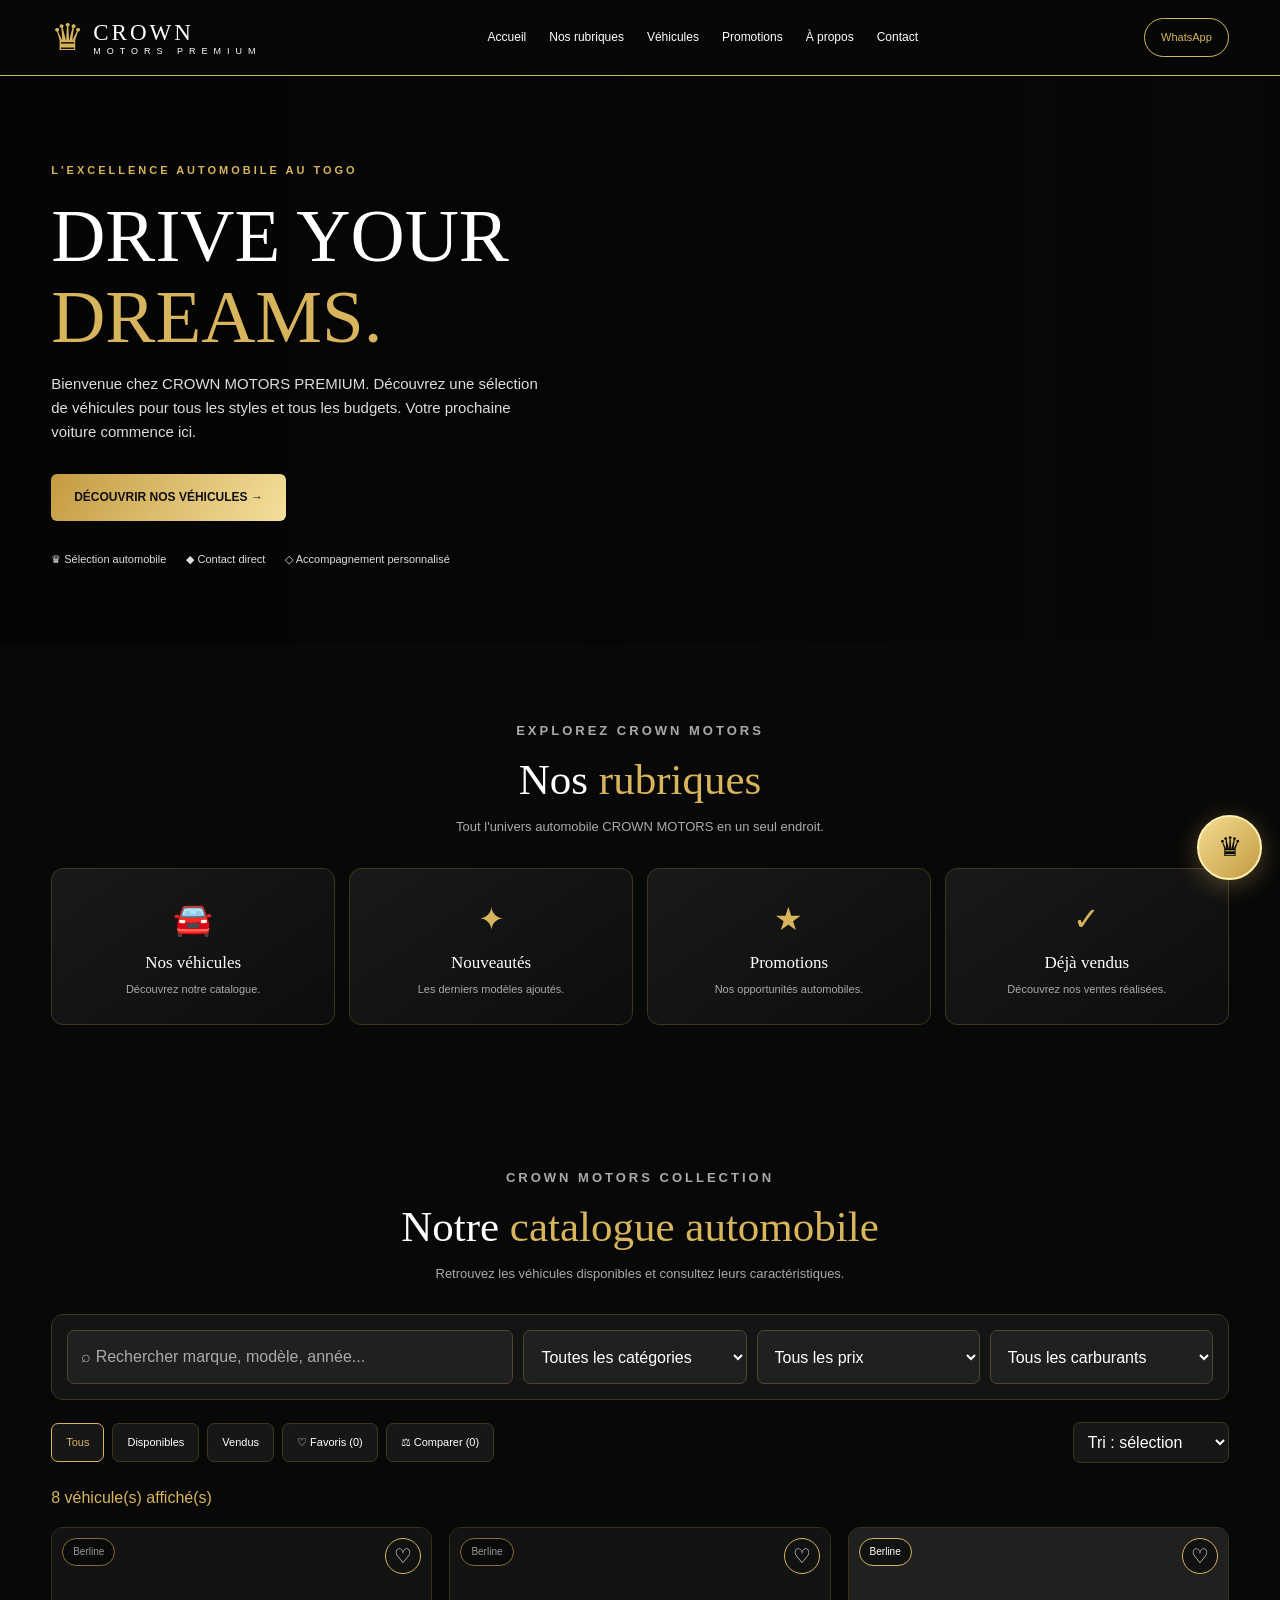
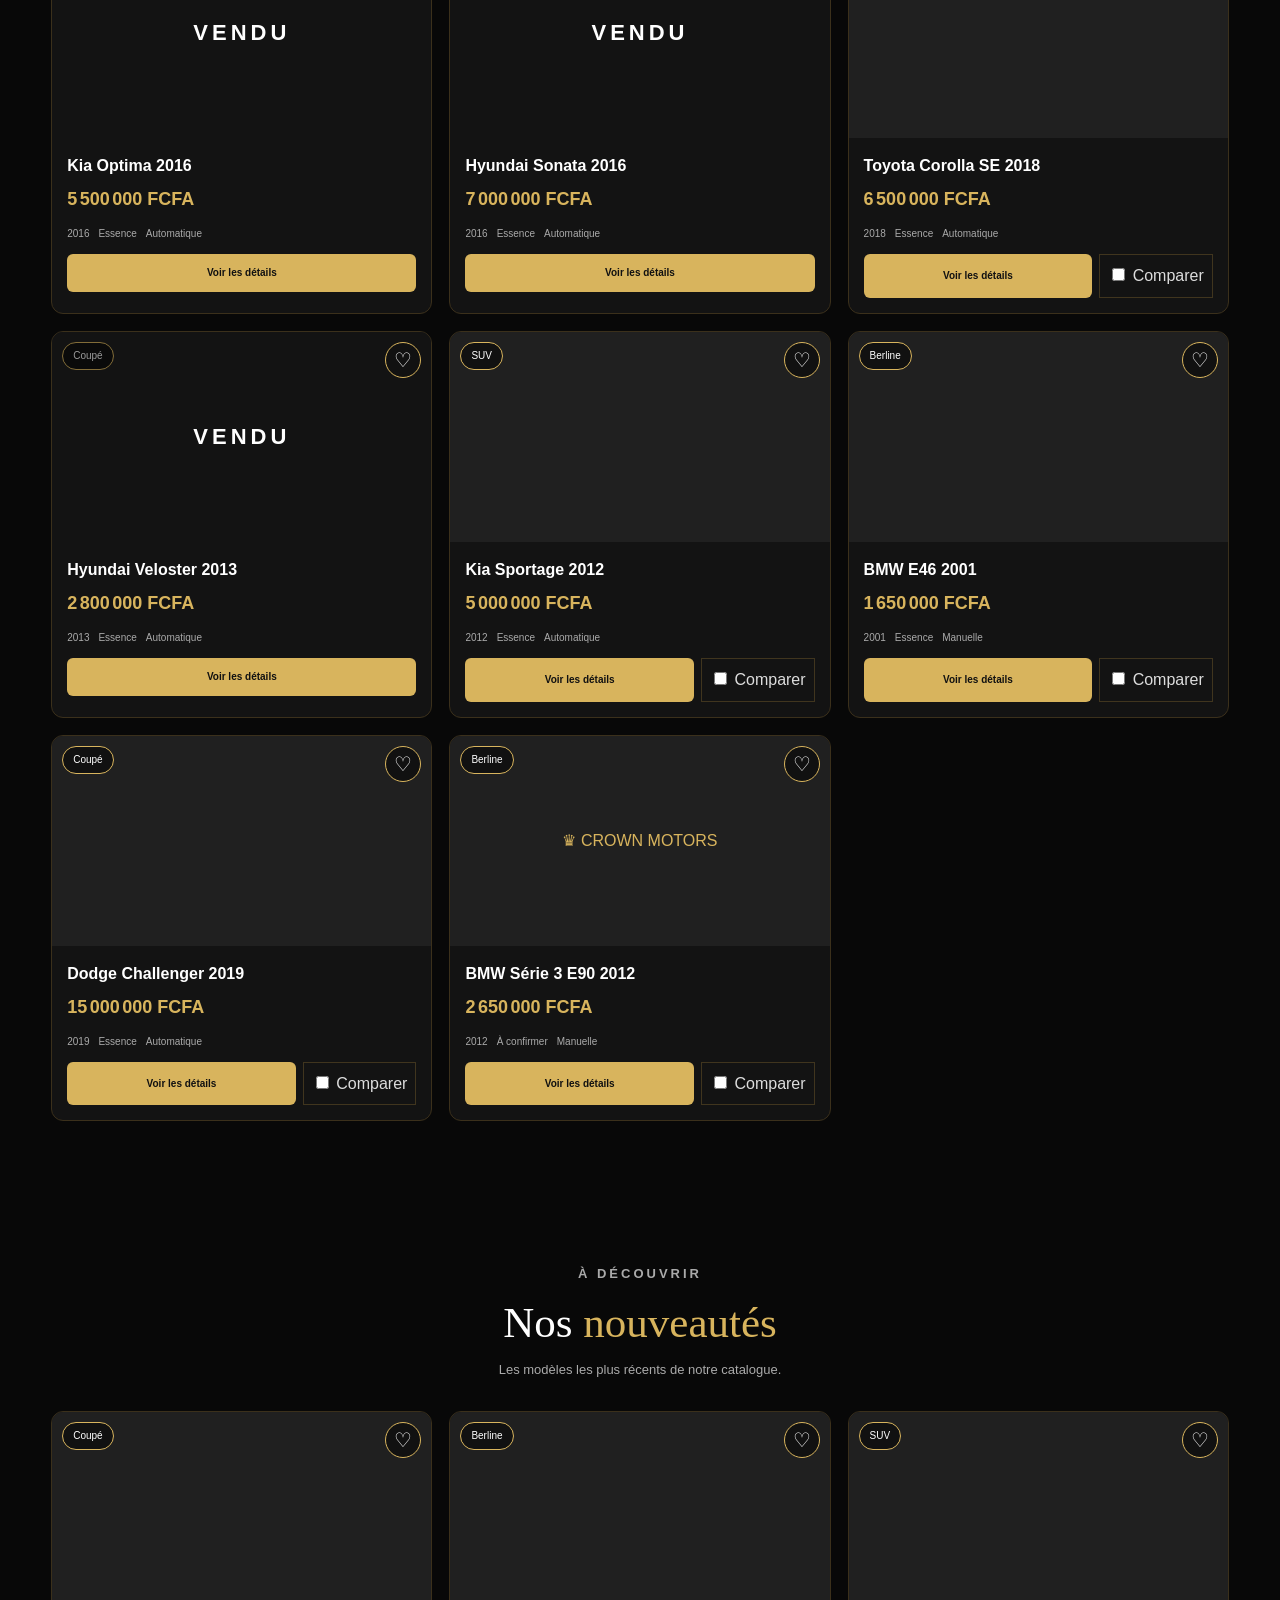
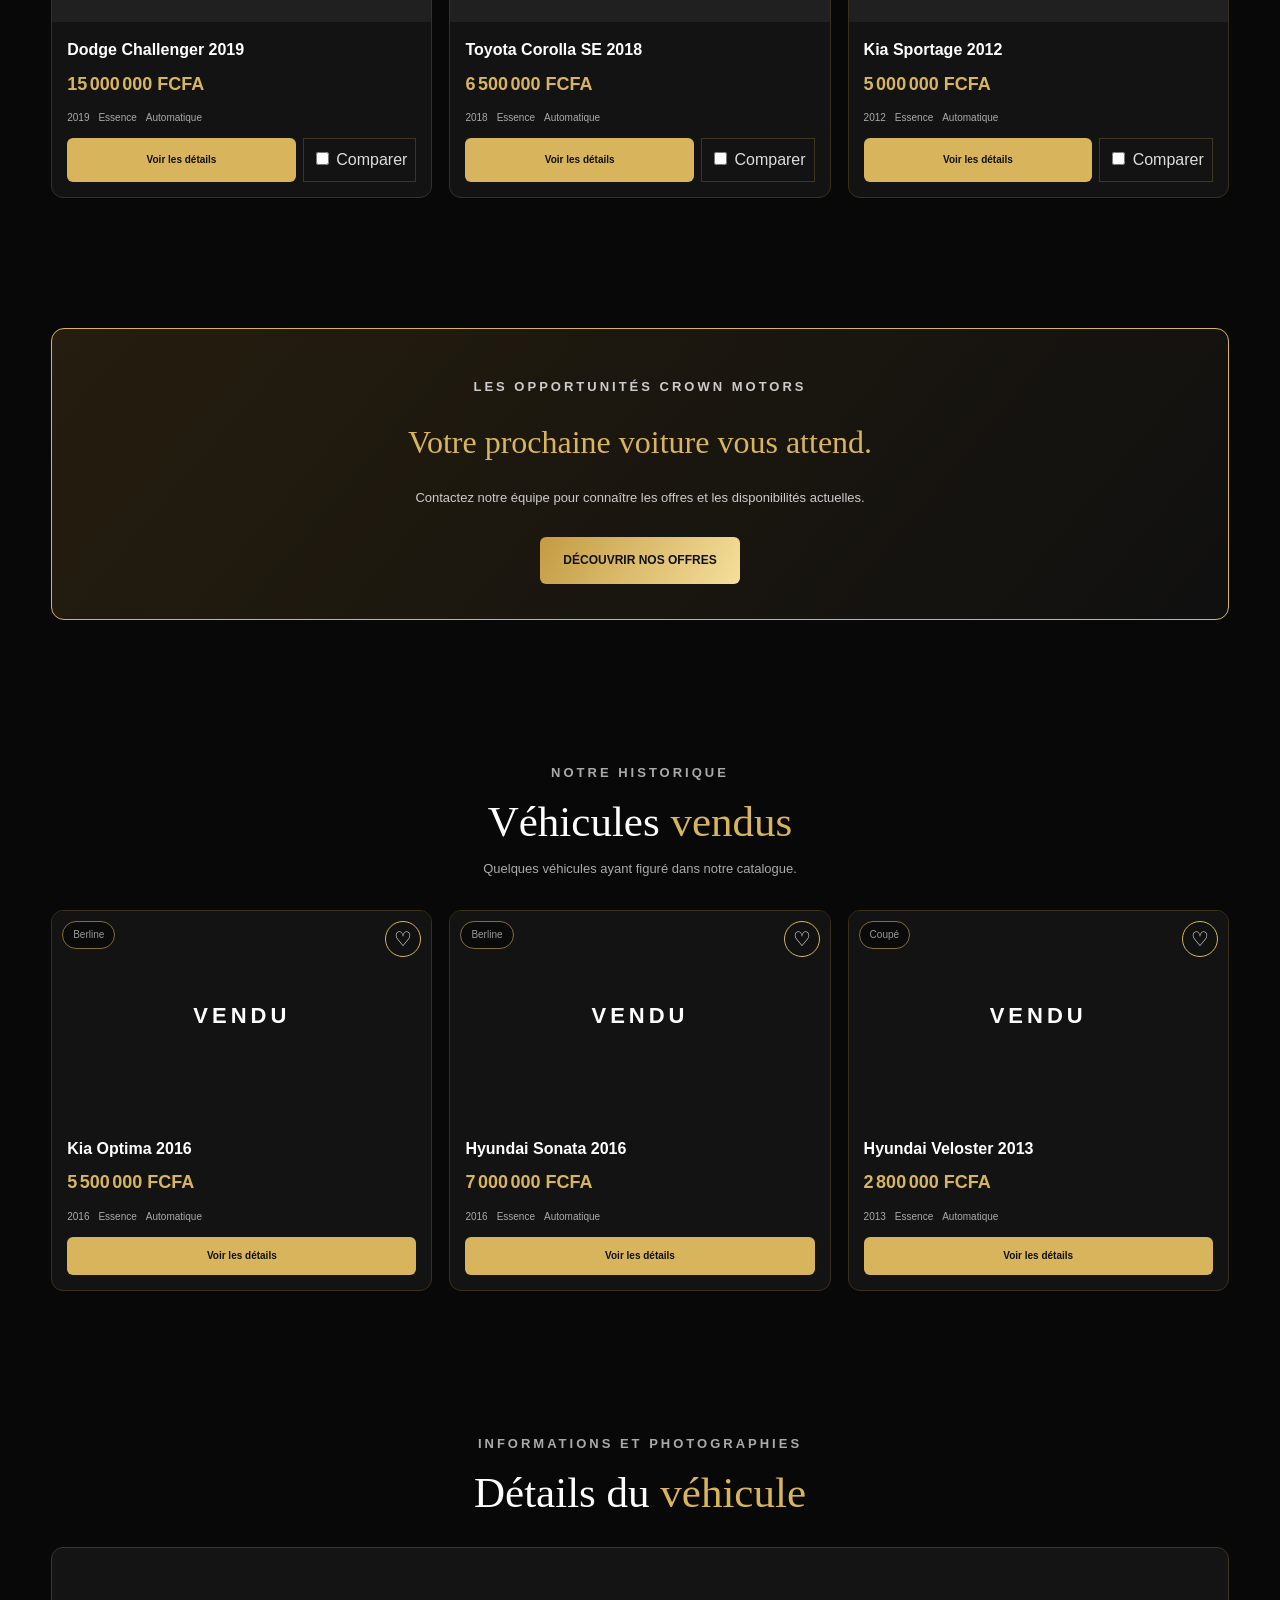
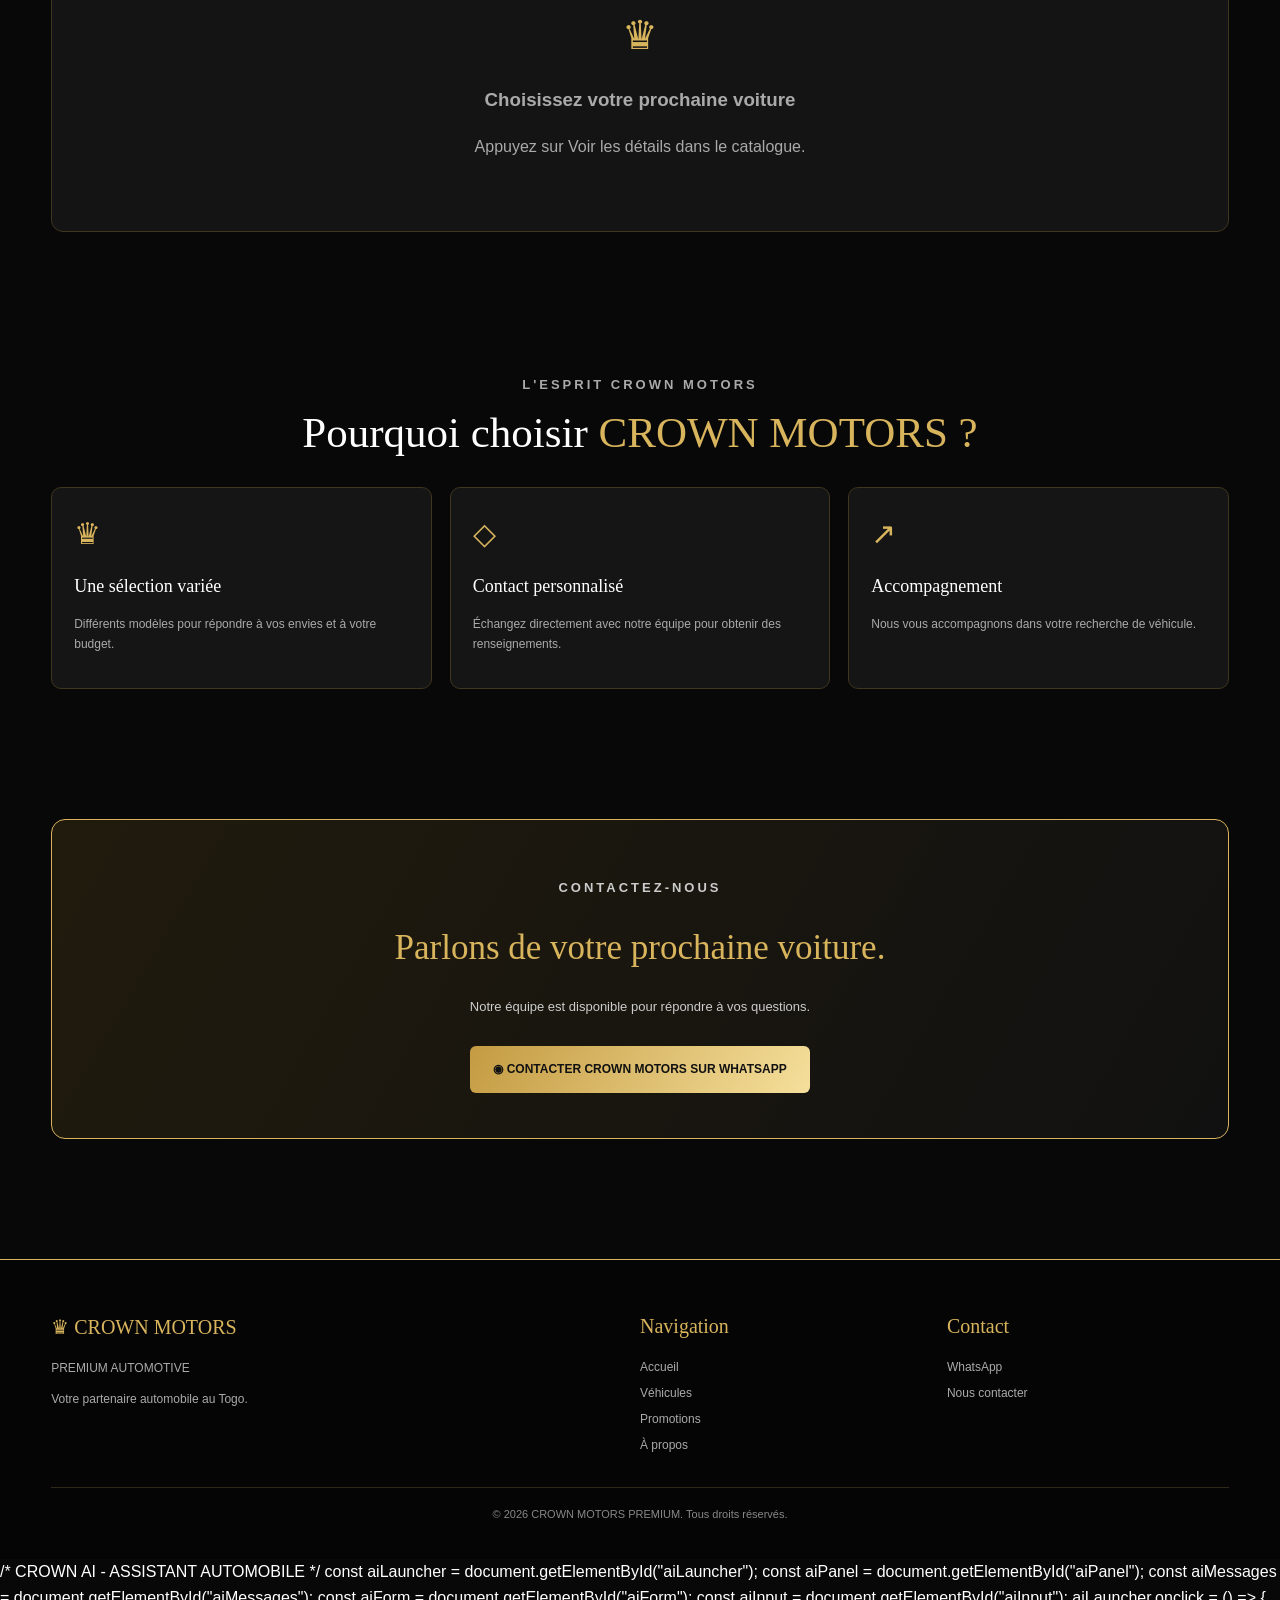
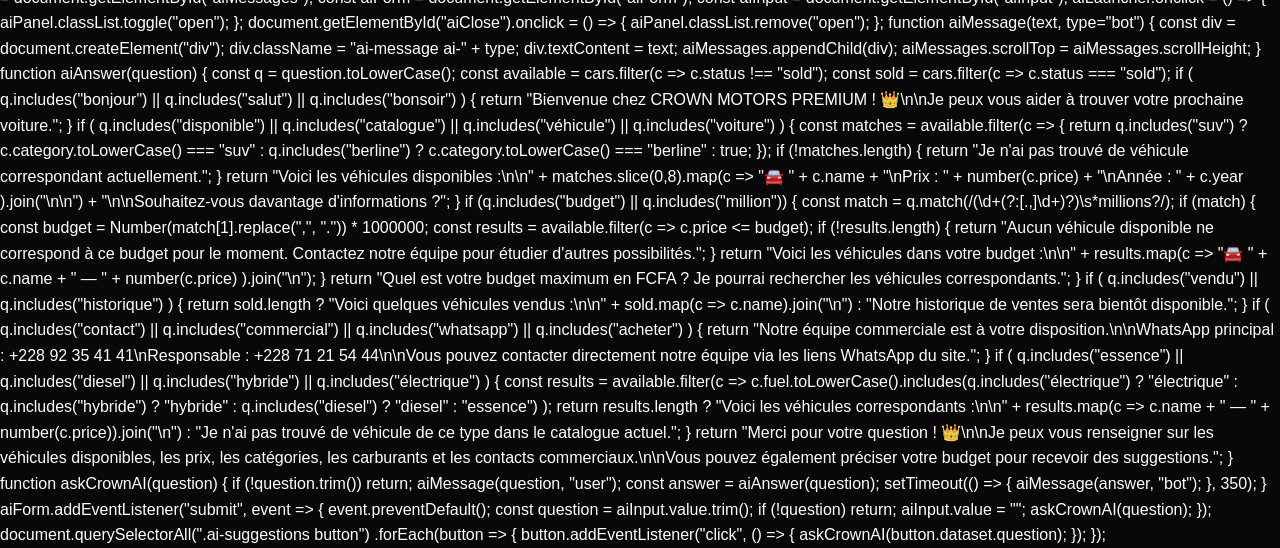
==== commit 223b44a8: "Update index.html" ====
--- a/index.html
+++ b/index.html
@@ -270,6 +270,136 @@
 .tool-btn{flex:1}
 #sortCars{width:100%}
 }
+  
+/* CROWN AI ASSISTANT */
+.ai-launcher {
+  position:fixed;
+  right:18px;
+  bottom:20px;
+  z-index:1000;
+  width:65px;
+  height:65px;
+  border-radius:50%;
+  background:linear-gradient(135deg,#f4db91,#c49b42);
+  color:#080808;
+  border:2px solid #fff0b0;
+  font-size:27px;
+  box-shadow:0 5px 25px #d8b45d55;
+}
+
+.ai-panel {
+  display:none;
+  position:fixed;
+  right:15px;
+  bottom:95px;
+  width:min(390px,calc(100% - 30px));
+  height:min(570px,75vh);
+  z-index:1001;
+  background:#101010;
+  border:1px solid #d8b45d;
+  border-radius:16px;
+  overflow:hidden;
+  box-shadow:0 10px 40px #000;
+  flex-direction:column;
+}
+
+.ai-panel.open {display:flex}
+
+.ai-header {
+  padding:16px;
+  background:#1a160d;
+  border-bottom:1px solid #d8b45d;
+  display:flex;
+  justify-content:space-between;
+  align-items:center;
+}
+
+.ai-header strong {color:#f4db91}
+
+.ai-header small {
+  display:block;
+  color:#aaa;
+  font-size:10px;
+}
+
+.ai-close {
+  background:none;
+  border:1px solid #d8b45d;
+  color:white;
+  padding:7px 12px;
+  border-radius:6px;
+}
+
+.ai-messages {
+  flex:1;
+  overflow-y:auto;
+  padding:15px;
+  display:flex;
+  flex-direction:column;
+  gap:12px;
+}
+
+.ai-message {
+  padding:12px;
+  border-radius:12px;
+  font-size:13px;
+  max-width:90%;
+  white-space:pre-line;
+}
+
+.ai-bot {
+  background:#222;
+  border:1px solid #554524;
+  align-self:flex-start;
+}
+
+.ai-user {
+  background:#8e7135;
+  color:white;
+  align-self:flex-end;
+}
+
+.ai-suggestions {
+  display:flex;
+  flex-wrap:wrap;
+  gap:7px;
+  padding:10px;
+}
+
+.ai-suggestions button {
+  background:#171717;
+  color:#e8cc82;
+  border:1px solid #80652d;
+  border-radius:20px;
+  padding:8px 11px;
+  font-size:11px;
+}
+
+.ai-form {
+  display:flex;
+  gap:7px;
+  padding:12px;
+  border-top:1px solid #493b20;
+}
+
+.ai-form input {
+  flex:1;
+  min-width:0;
+  padding:12px;
+  background:#222;
+  border:1px solid #66522b;
+  border-radius:8px;
+  color:white;
+}
+
+.ai-form button {
+  background:#d8b45d;
+  color:#111;
+  border:0;
+  border-radius:8px;
+  padding:10px 14px;
+  font-weight:bold;
+}
 </style>
 </head>
 
@@ -773,5 +903,192 @@
 render();
 </script>
 
+<button class="ai-launcher" id="aiLauncher"
+aria-label="Ouvrir l'assistant CROWN AI">♛</button>
+
+<div class="ai-panel" id="aiPanel">
+
+  <div class="ai-header">
+    <div>
+      <strong>♛ CROWN AI ASSISTANT</strong>
+      <small>Votre conseiller automobile</small>
+    </div>
+    <button class="ai-close" id="aiClose">✕</button>
+  </div>
+
+  <div class="ai-messages" id="aiMessages">
+    <div class="ai-message ai-bot">
+      Bienvenue chez CROWN MOTORS PREMIUM !
+
+      Je suis votre assistant automobile.
+
+      Comment puis-je vous aider aujourd'hui ?
+    </div>
+  </div>
+
+  <div class="ai-suggestions">
+    <button data-question="Quels véhicules sont disponibles ?">🚘 Véhicules disponibles</button>
+    <button data-question="Je cherche un SUV">SUV</button>
+    <button data-question="Je cherche une voiture à moins de 5 millions">Mon budget</button>
+    <button data-question="Je souhaite contacter un commercial">☎ Commercial</button>
+  </div>
+
+  <form class="ai-form" id="aiForm">
+    <input id="aiInput" type="text"
+    placeholder="Posez votre question..." required>
+    <button type="submit">➤</button>
+  </form>
+
+</div>
+
+/* CROWN AI - ASSISTANT AUTOMOBILE */
+
+const aiLauncher = document.getElementById("aiLauncher");
+const aiPanel = document.getElementById("aiPanel");
+const aiMessages = document.getElementById("aiMessages");
+const aiForm = document.getElementById("aiForm");
+const aiInput = document.getElementById("aiInput");
+
+aiLauncher.onclick = () => {
+  aiPanel.classList.toggle("open");
+};
+
+document.getElementById("aiClose").onclick = () => {
+  aiPanel.classList.remove("open");
+};
+
+function aiMessage(text, type="bot") {
+  const div = document.createElement("div");
+  div.className = "ai-message ai-" + type;
+  div.textContent = text;
+  aiMessages.appendChild(div);
+  aiMessages.scrollTop = aiMessages.scrollHeight;
+}
+
+function aiAnswer(question) {
+  const q = question.toLowerCase();
+  const available = cars.filter(c => c.status !== "sold");
+  const sold = cars.filter(c => c.status === "sold");
+
+  if (
+    q.includes("bonjour") ||
+    q.includes("salut") ||
+    q.includes("bonsoir")
+  ) {
+    return "Bienvenue chez CROWN MOTORS PREMIUM ! 👑\n\nJe peux vous aider à trouver votre prochaine voiture.";
+  }
+
+  if (
+    q.includes("disponible") ||
+    q.includes("catalogue") ||
+    q.includes("véhicule") ||
+    q.includes("voiture")
+  ) {
+    const matches = available.filter(c => {
+      return q.includes("suv")
+        ? c.category.toLowerCase() === "suv"
+        : q.includes("berline")
+        ? c.category.toLowerCase() === "berline"
+        : true;
+    });
+
+    if (!matches.length) {
+      return "Je n'ai pas trouvé de véhicule correspondant actuellement.";
+    }
+
+    return "Voici les véhicules disponibles :\n\n" +
+      matches.slice(0,8).map(c =>
+        "🚘 " + c.name +
+        "\nPrix : " + number(c.price) +
+        "\nAnnée : " + c.year
+      ).join("\n\n") +
+      "\n\nSouhaitez-vous davantage d'informations ?";
+  }
+
+  if (q.includes("budget") || q.includes("million")) {
+    const match = q.match(/(\d+(?:[.,]\d+)?)\s*millions?/);
+    if (match) {
+      const budget = Number(match[1].replace(",", ".")) * 1000000;
+      const results = available.filter(c => c.price <= budget);
+
+      if (!results.length) {
+        return "Aucun véhicule disponible ne correspond à ce budget pour le moment. Contactez notre équipe pour étudier d'autres possibilités.";
+      }
+
+      return "Voici les véhicules dans votre budget :\n\n" +
+        results.map(c =>
+          "🚘 " + c.name + " — " + number(c.price)
+        ).join("\n");
+    }
+
+    return "Quel est votre budget maximum en FCFA ? Je pourrai rechercher les véhicules correspondants.";
+  }
+
+  if (
+    q.includes("vendu") ||
+    q.includes("historique")
+  ) {
+    return sold.length
+      ? "Voici quelques véhicules vendus :\n\n" +
+        sold.map(c => c.name).join("\n")
+      : "Notre historique de ventes sera bientôt disponible.";
+  }
+
+  if (
+    q.includes("contact") ||
+    q.includes("commercial") ||
+    q.includes("whatsapp") ||
+    q.includes("acheter")
+  ) {
+    return "Notre équipe commerciale est à votre disposition.\n\nWhatsApp principal : +228 92 35 41 41\nResponsable : +228 71 21 54 44\n\nVous pouvez contacter directement notre équipe via les liens WhatsApp du site.";
+  }
+
+  if (
+    q.includes("essence") ||
+    q.includes("diesel") ||
+    q.includes("hybride") ||
+    q.includes("électrique")
+  ) {
+    const results = available.filter(c =>
+      c.fuel.toLowerCase().includes(q.includes("électrique") ? "électrique" : q.includes("hybride") ? "hybride" : q.includes("diesel") ? "diesel" : "essence")
+    );
+
+    return results.length
+      ? "Voici les véhicules correspondants :\n\n" +
+        results.map(c => c.name + " — " + number(c.price)).join("\n")
+      : "Je n'ai pas trouvé de véhicule de ce type dans le catalogue actuel.";
+  }
+
+  return "Merci pour votre question ! 👑\n\nJe peux vous renseigner sur les véhicules disponibles, les prix, les catégories, les carburants et les contacts commerciaux.\n\nVous pouvez également préciser votre budget pour recevoir des suggestions.";
+}
+
+function askCrownAI(question) {
+  if (!question.trim()) return;
+
+  aiMessage(question, "user");
+
+  const answer = aiAnswer(question);
+
+  setTimeout(() => {
+    aiMessage(answer, "bot");
+  }, 350);
+}
+
+aiForm.addEventListener("submit", event => {
+  event.preventDefault();
+  const question = aiInput.value.trim();
+  if (!question) return;
+
+  aiInput.value = "";
+  askCrownAI(question);
+});
+
+document.querySelectorAll(".ai-suggestions button")
+.forEach(button => {
+  button.addEventListener("click", () => {
+    askCrownAI(button.dataset.question);
+  });
+});
+
 </body>
 </html>
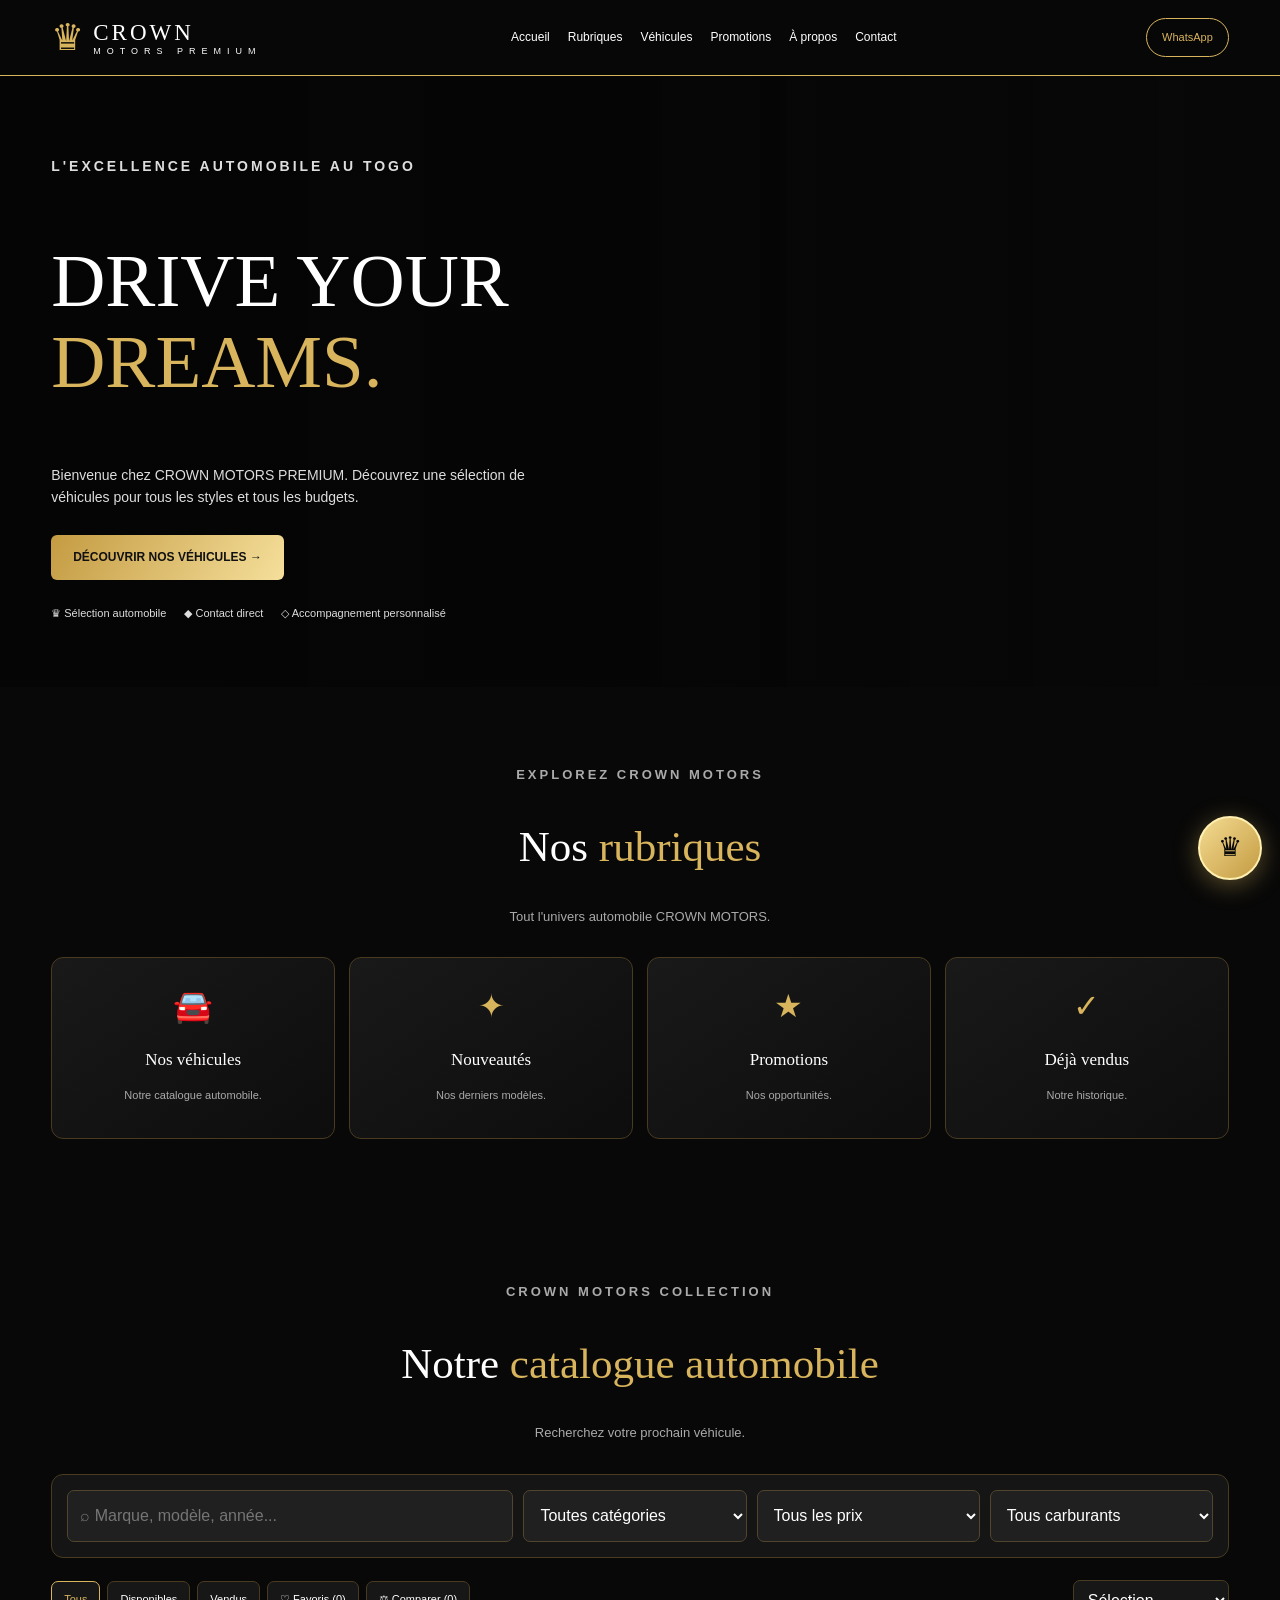
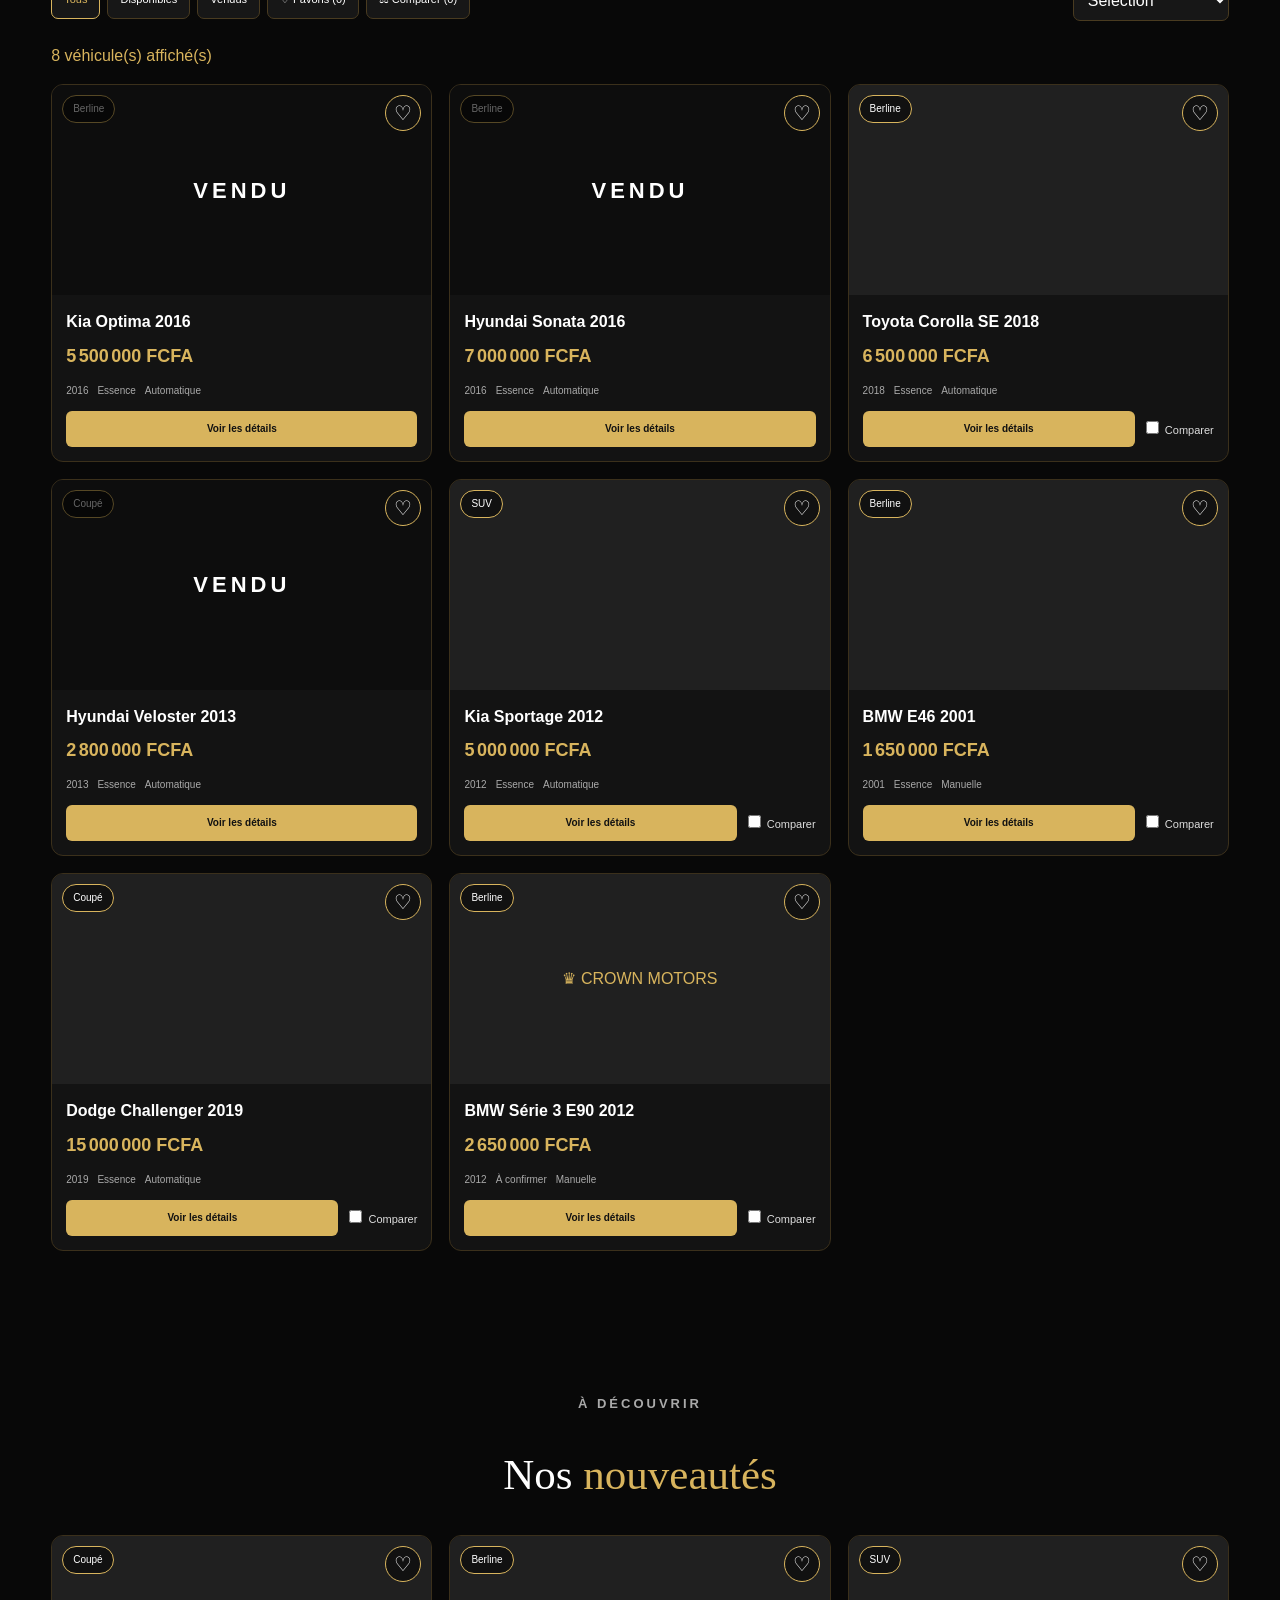
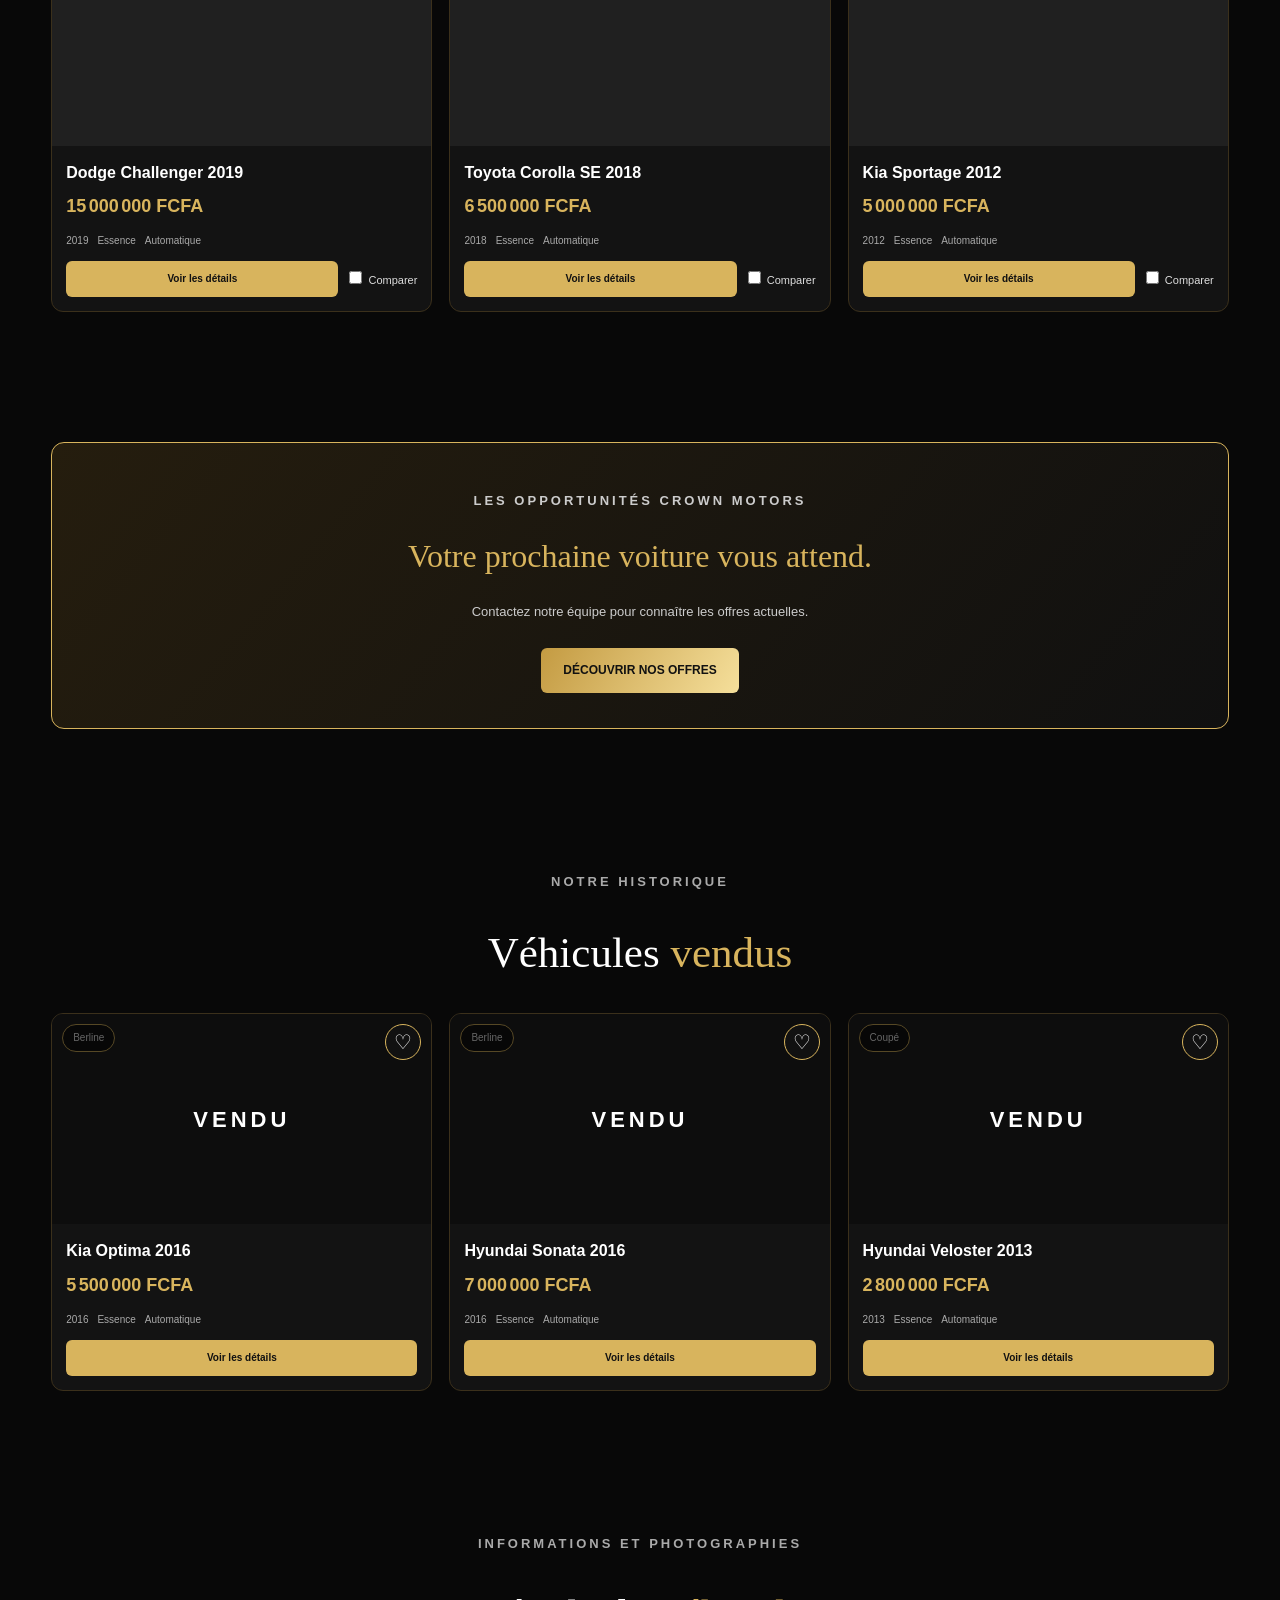
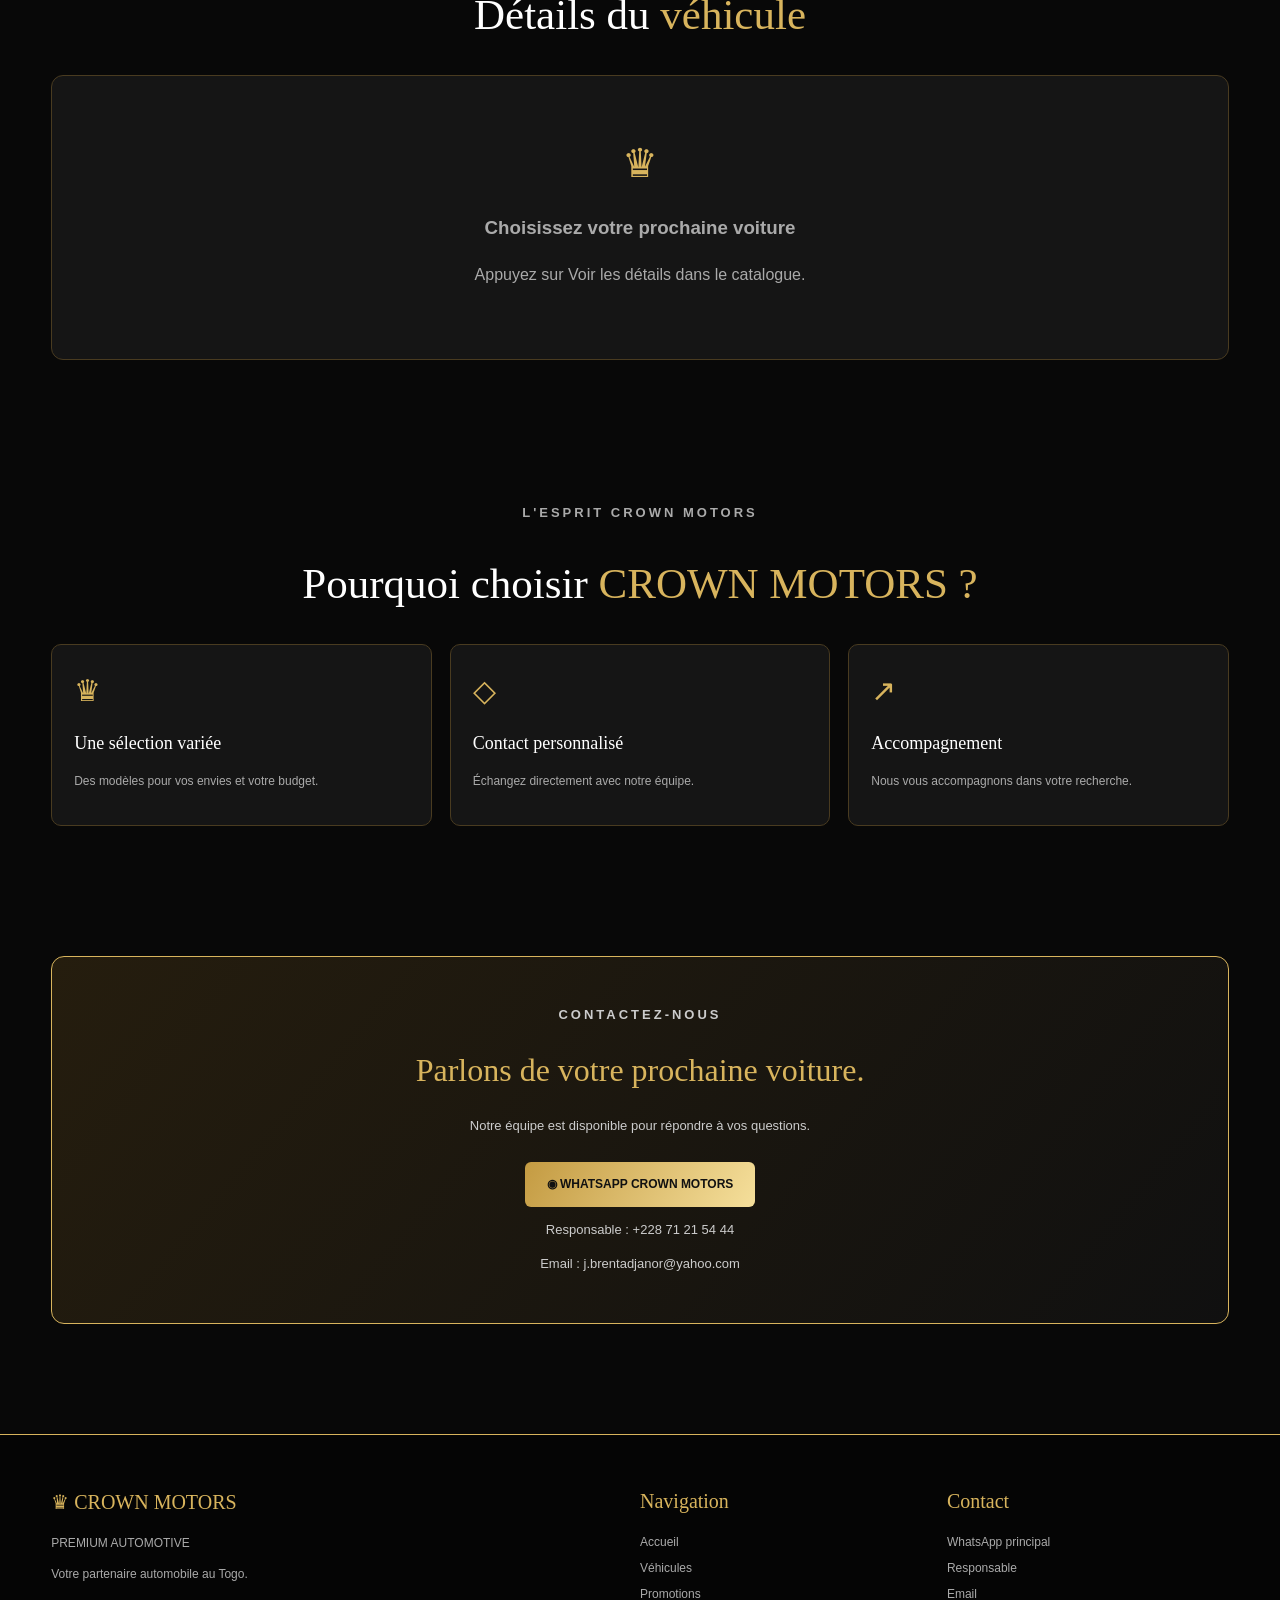
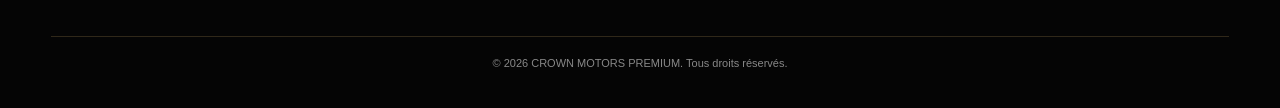
==== commit 86b1fb37: "Update index.html" ====
--- a/index.html
+++ b/index.html
@@ -4,221 +4,121 @@
 <meta charset="UTF-8">
 <meta name="viewport" content="width=device-width, initial-scale=1">
 <meta name="theme-color" content="#080808">
-<meta name="description" content="CROWN MOTORS PREMIUM - Vente de véhicules au Togo.">
-<meta name="apple-mobile-web-app-capable" content="yes">
-<title>CROWN MOTORS PREMIUM | Vente automobile</title>
+<meta name="description" content="CROWN MOTORS PREMIUM - Votre partenaire automobile au Togo.">
+<title>CROWN MOTORS PREMIUM | Excellence Automobile</title>
 <link rel="stylesheet" href="./css/style.css">
 <link rel="manifest" href="./manifest.json">
 
 <style>
 :root{
 --black:#080808;
---panel:#141414;
---panel2:#1c1c1c;
+--panel:#151515;
 --gold:#d8b45d;
 --gold2:#f4db91;
 --white:#fff;
 --muted:#aaa;
---red:#a51d42;
 --green:#167b4b;
---line:#40351e;
+--line:#493b20;
 }
 *{box-sizing:border-box}
-html{scroll-behavior:smooth;scroll-padding-top:85px}
-body{margin:0;background:var(--black);color:var(--white);font-family:Arial,sans-serif;line-height:1.6}
+html{scroll-behavior:smooth;scroll-padding-top:90px}
+body{margin:0;background:var(--black);color:white;font-family:Arial,sans-serif;line-height:1.6}
 a{color:inherit;text-decoration:none}
 button,input,select{font:inherit}
 button{cursor:pointer}
-img{max-width:100%}
 .container{width:min(1200px,92%);margin:auto}
 .gold{color:var(--gold)}
-.eyebrow{color:var(--gold);font-size:11px;letter-spacing:3px;font-weight:bold}
+.eyebrow{font-size:11px;color:var(--gold);letter-spacing:3px;font-weight:bold}
 .section{padding:65px 0}
 .section-title{text-align:center;margin-bottom:30px}
-.section-title h2{font:clamp(28px,5vw,43px) Georgia,serif;margin:5px 0}
+.section-title h2{font:clamp(27px,5vw,43px) Georgia,serif}
 .section-title p{color:var(--muted);font-size:13px}
 
-/* NAVIGATION */
-.header{
-position:sticky;top:0;z-index:100;
-background:#080808ed;
-backdrop-filter:blur(15px);
-border-bottom:1px solid var(--gold);
-}
-.navbar{
-min-height:75px;display:flex;align-items:center;
-justify-content:space-between;gap:15px;
-}
+/* HEADER */
+.header{position:sticky;top:0;z-index:100;background:#080808ed;border-bottom:1px solid var(--gold)}
+.navbar{min-height:75px;display:flex;align-items:center;justify-content:space-between;gap:12px}
 .logo{display:flex;align-items:center;gap:9px}
 .logo-icon{font-size:37px;color:var(--gold)}
 .logo-name{font:23px Georgia,serif;letter-spacing:3px}
 .logo-name small{display:block;font:9px Arial;letter-spacing:6px;text-align:center}
-.desktop-menu{display:flex;align-items:center;gap:23px;font-size:12px}
+.desktop-menu{display:flex;gap:18px;font-size:12px}
 .desktop-menu a:hover{color:var(--gold)}
-.nav-contact{
-padding:10px 16px;border:1px solid var(--gold);
-border-radius:25px;color:var(--gold);font-size:11px;
-}
-.menu-toggle{
-display:none;background:none;border:1px solid var(--gold);
-color:var(--gold);border-radius:8px;padding:8px 12px;font-size:24px;
-}
-.mobile-menu{
-display:none;position:absolute;top:75px;left:0;width:100%;
-padding:15px 5% 22px;background:#101010;
-border-bottom:1px solid var(--gold);
-}
+.nav-contact{border:1px solid var(--gold);padding:10px 15px;border-radius:25px;color:var(--gold);font-size:11px}
+.menu-toggle{display:none;background:none;border:1px solid var(--gold);color:var(--gold);border-radius:8px;padding:8px 12px;font-size:23px}
+.mobile-menu{display:none;position:absolute;top:75px;left:0;width:100%;background:#101010;padding:15px 5% 22px;border-bottom:1px solid var(--gold)}
 .mobile-menu.open{display:grid}
 .mobile-menu a{padding:12px;border-bottom:1px solid #302819;font-size:14px}
 
 /* HERO */
-.hero{
-min-height:540px;display:flex;align-items:center;
-position:relative;
-background:
-linear-gradient(90deg,#050505 5%,#050505dc 45%,#05050530),
-url("https://images.unsplash.com/photo-1492144534655-ae79c964c9d7?auto=format&fit=crop&w=1900&q=85")
-center/cover;
-}
-.hero-content{max-width:700px;padding:75px 0}
-.hero h1{font:clamp(40px,7vw,75px)/1.08 Georgia,serif;margin:15px 0}
-.hero p.description{max-width:500px;color:#ddd;font-size:15px}
-.gold-button{
-display:inline-block;padding:14px 23px;
-background:linear-gradient(120deg,#c49b42,#f5df9b);
-color:#111;border:0;border-radius:6px;
-font-weight:bold;font-size:12px;margin-top:15px;
-}
-.gold-button:hover{filter:brightness(1.1)}
-.hero-features{display:flex;flex-wrap:wrap;gap:20px;margin-top:30px;color:#ddd;font-size:11px}
+.hero{min-height:510px;display:flex;align-items:center;background:linear-gradient(90deg,#050505 5%,#050505dc 48%,#05050530),url("https://images.unsplash.com/photo-1492144534655-ae79c964c9d7?auto=format&fit=crop&w=1900&q=85") center/cover}
+.hero-content{max-width:700px;padding:65px 0}
+.hero h1{font:clamp(42px,7vw,75px)/1.08 Georgia,serif}
+.hero p{color:#ddd;max-width:510px;font-size:14px}
+.gold-button{display:inline-block;padding:13px 22px;background:linear-gradient(120deg,#c49b42,#f5df9b);color:#111;border:0;border-radius:6px;font-weight:bold;font-size:12px;margin-top:12px}
+.hero-features{display:flex;flex-wrap:wrap;gap:18px;margin-top:25px;font-size:11px;color:#ddd}
 
 /* RUBRIQUES */
-.category-grid{
-display:grid;grid-template-columns:repeat(4,1fr);gap:14px;
-}
-.category-card{
-padding:25px 15px;text-align:center;
-border:1px solid var(--line);border-radius:12px;
-background:linear-gradient(145deg,#191919,#0d0d0d);
-transition:.2s;
-}
-.category-card:hover{border-color:var(--gold);transform:translateY(-4px)}
+.category-grid{display:grid;grid-template-columns:repeat(4,1fr);gap:14px}
+.category-card{padding:23px 12px;text-align:center;border:1px solid var(--line);border-radius:12px;background:linear-gradient(145deg,#191919,#0d0d0d);transition:.2s}
+.category-card:hover,.car-card:hover{border-color:var(--gold);transform:translateY(-3px)}
 .category-icon{font-size:32px;color:var(--gold)}
-.category-card h3{font:17px Georgia,serif;margin:8px 0}
-.category-card p{font-size:11px;color:var(--muted);margin:0}
-
-/* RECHERCHE */
-.search-box{
-display:grid;grid-template-columns:2fr 1fr 1fr 1fr;
-gap:10px;padding:15px;background:var(--panel);
-border:1px solid var(--line);border-radius:12px;
-}
-.search-box input,.search-box select{
-width:100%;min-width:0;padding:13px;
-border:1px solid #51452d;border-radius:7px;
-background:#202020;color:white;
-}
-.search-box input::placeholder{color:#aaa}
-
-/* CATALOGUE */
-.catalogue-tools{
-display:flex;justify-content:space-between;
-align-items:center;flex-wrap:wrap;gap:12px;margin:22px 0;
-}
-.tools-left{display:flex;flex-wrap:wrap;gap:8px}
-.tool-btn{
-padding:10px 14px;background:#171717;color:white;
-border:1px solid var(--line);border-radius:7px;font-size:11px;
-}
-.tool-btn.active,.tool-btn:hover{border-color:var(--gold);color:var(--gold)}
-#sortCars{
-padding:10px;background:#171717;color:white;
-border:1px solid var(--line);border-radius:7px;
-}
+.category-card h3{font:17px Georgia,serif}
+.category-card p{font-size:11px;color:var(--muted)}
+
+/* SEARCH */
+.search-box{display:grid;grid-template-columns:2fr 1fr 1fr 1fr;gap:10px;padding:15px;background:var(--panel);border:1px solid var(--line);border-radius:12px}
+.search-box input,.search-box select{width:100%;min-width:0;padding:12px;background:#202020;color:white;border:1px solid #51452d;border-radius:7px}
+.catalogue-tools{display:flex;justify-content:space-between;align-items:center;flex-wrap:wrap;gap:12px;margin:22px 0}
+.tools-left{display:flex;flex-wrap:wrap;gap:7px}
+.tool-btn{padding:9px 12px;background:#171717;color:white;border:1px solid var(--line);border-radius:7px;font-size:11px}
+.tool-btn.active{border-color:var(--gold);color:var(--gold)}
+#sortCars{padding:10px;background:#171717;color:white;border:1px solid var(--line);border-radius:7px}
+
+/* CARS */
 .car-grid{display:grid;grid-template-columns:repeat(3,1fr);gap:17px}
-.car-card{
-overflow:hidden;background:#131313;
-border:1px solid #3b301b;border-radius:12px;
-transition:.2s;
-}
-.car-card:hover{border-color:var(--gold);transform:translateY(-4px)}
+.car-card{overflow:hidden;background:#131313;border:1px solid #3b301b;border-radius:12px;transition:.2s}
 .car-photo{height:210px;position:relative;background:#202020}
 .car-photo img{width:100%;height:100%;object-fit:cover}
-.car-photo .placeholder{
-display:grid;place-items:center;height:100%;color:var(--gold);
-}
-.car-tag{
-position:absolute;top:10px;left:10px;
-background:#111e;padding:5px 10px;
-border:1px solid var(--gold);border-radius:20px;font-size:10px;
-}
-.sold-tag{
-position:absolute;inset:0;display:grid;place-items:center;
-background:#0006;color:white;font-size:22px;font-weight:bold;
-letter-spacing:4px;
-}
-.fav{
-position:absolute;right:10px;top:10px;
-width:36px;height:36px;border-radius:50%;
-background:#111;color:white;border:1px solid var(--gold);
-font-size:20px;
-}
-.fav.active{background:var(--red)}
-.car-body{padding:15px}
+.placeholder{display:grid;place-items:center;height:100%;color:var(--gold)}
+.car-tag{position:absolute;top:10px;left:10px;background:#111e;padding:5px 10px;border:1px solid var(--gold);border-radius:20px;font-size:10px}
+.sold-tag{position:absolute;inset:0;display:grid;place-items:center;background:#0009;font-size:22px;letter-spacing:4px;font-weight:bold}
+.fav{position:absolute;right:10px;top:10px;width:36px;height:36px;border-radius:50%;background:#111;color:white;border:1px solid var(--gold);font-size:20px}
+.fav.active{background:#a51d42}
+.car-body{padding:14px}
 .car-body h3{margin:0;font-size:16px}
 .price{color:var(--gold);font-size:18px;font-weight:bold;margin:7px 0}
 .car-specs{display:flex;flex-wrap:wrap;gap:9px;color:#aaa;font-size:10px;margin:12px 0}
-.car-actions{display:flex;gap:7px}
-.car-actions button{flex:1;padding:11px 5px;font-size:10px;border-radius:6px}
+.car-actions{display:flex;gap:7px;align-items:center}
+.car-actions button{flex:1;padding:10px 5px;font-size:10px;border-radius:6px}
 .details-btn{background:var(--gold);color:#111;border:0;font-weight:bold}
-.compare-label{border:1px solid var(--line);padding:8px;color:#ddd}
+.compare-label{font-size:11px;color:#ddd}
 
 /* DETAILS */
-.details-box{
-padding:20px;background:var(--panel);
-border:1px solid var(--line);border-radius:12px;
-}
+.details-box{padding:20px;background:var(--panel);border:1px solid var(--line);border-radius:12px}
 .details-content{display:grid;grid-template-columns:1fr 1fr;gap:25px}
-.details-image{width:100%;height:330px;object-fit:contain;background:#202020;border-radius:8px}
+.details-image{width:100%;height:320px;object-fit:contain;background:#202020;border-radius:8px}
 .gallery-thumbs{display:flex;gap:8px;flex-wrap:wrap;margin-top:10px}
-.gallery-thumbs img{width:65px;height:50px;object-fit:cover;border:1px solid var(--gold);border-radius:5px;cursor:pointer}
-.details-info h3{font:30px Georgia,serif;margin:5px 0}
-.details-info p{color:#bbb;font-size:13px}
+.gallery-thumbs img{width:65px;height:50px;object-fit:cover;border:1px solid var(--gold);border-radius:5px}
+.details-info h3{font:30px Georgia,serif}
+.details-info p{font-size:13px;color:#bbb}
 .specs{display:grid;grid-template-columns:repeat(2,1fr);gap:9px;margin:15px 0}
 .spec{background:#202020;padding:10px;border-radius:7px}
 .spec small{display:block;color:#aaa;font-size:10px}
-.spec strong{font-size:12px}
-.wa-button{
-display:inline-block;background:var(--green);color:white;
-padding:13px 18px;border-radius:7px;font-size:12px;font-weight:bold;
-margin-top:10px;
-}
+.wa-button{display:inline-block;background:var(--green);padding:13px 18px;border-radius:7px;margin-top:10px;font-size:12px}
 .empty{text-align:center;padding:35px;color:#aaa}
 
-/* PROMOTIONS ET INFORMATIONS */
-.promo{
-padding:35px;text-align:center;border:1px solid var(--gold);
-border-radius:13px;background:linear-gradient(130deg,#251d0e,#101010);
-}
-.promo h2{font:32px Georgia,serif;color:var(--gold)}
-.promo p{color:#ccc;font-size:13px}
+/* PROMOTIONS */
+.promo,.contact{padding:35px;text-align:center;border:1px solid var(--gold);border-radius:13px;background:linear-gradient(130deg,#251d0e,#101010)}
+.promo h2,.contact h2{font:32px Georgia,serif;color:var(--gold)}
+.promo p,.contact p{color:#ccc;font-size:13px}
 .about-grid{display:grid;grid-template-columns:repeat(3,1fr);gap:18px}
 .about-card{padding:22px;background:#151515;border:1px solid var(--line);border-radius:10px}
 .about-card span{font-size:30px;color:var(--gold)}
 .about-card h3{font:18px Georgia,serif}
 .about-card p{font-size:12px;color:#aaa}
 
-/* CONTACT */
-.contact{
-padding:45px 25px;text-align:center;
-background:linear-gradient(120deg,#211b0d,#111);
-border:1px solid var(--gold);border-radius:14px;
-}
-.contact h2{font:35px Georgia,serif;color:var(--gold)}
-.contact p{color:#ccc;font-size:13px}
-
 /* FOOTER */
-footer{padding:35px 0;background:#050505;border-top:1px solid var(--gold);margin-top:55px}
+footer{padding:35px 0;background:#050505;border-top:1px solid var(--gold);margin-top:45px}
 .footer-grid{display:grid;grid-template-columns:2fr 1fr 1fr;gap:25px}
 footer h3{color:var(--gold);font:20px Georgia,serif}
 footer p,footer a{font-size:12px;color:#aaa}
@@ -226,19 +126,31 @@
 .copyright{text-align:center;border-top:1px solid #302819;padding-top:18px;margin-top:25px;color:#888;font-size:11px}
 
 /* COMPARATEUR */
-.modal{
-display:none;position:fixed;inset:0;z-index:500;
-background:#000e;align-items:center;justify-content:center;padding:15px;
-}
+.modal{display:none;position:fixed;inset:0;z-index:500;background:#000e;align-items:center;justify-content:center;padding:15px}
 .modal.open{display:flex}
-.modal-content{
-width:min(850px,100%);max-height:85vh;overflow:auto;
-padding:20px;background:#151515;border:1px solid var(--gold);border-radius:12px;
-}
+.modal-content{width:min(850px,100%);max-height:85vh;overflow:auto;padding:20px;background:#151515;border:1px solid var(--gold);border-radius:12px}
 .modal-head{display:flex;justify-content:space-between;align-items:center}
 .modal-head button{background:none;border:1px solid var(--gold);color:white;padding:8px 13px}
 .compare-table{width:100%;border-collapse:collapse;font-size:12px}
 .compare-table td,.compare-table th{padding:12px;border-bottom:1px solid #44391f;text-align:left}
+
+/* CROWN AI */
+.ai-launcher{position:fixed;right:18px;bottom:20px;z-index:1000;width:64px;height:64px;border-radius:50%;background:linear-gradient(135deg,#f4db91,#c49b42);color:#080808;border:2px solid #fff0b0;font-size:27px;box-shadow:0 5px 25px #d8b45d66}
+.ai-panel{display:none;position:fixed;right:15px;bottom:95px;width:min(390px,calc(100% - 30px));height:min(570px,75vh);z-index:1001;background:#101010;border:1px solid var(--gold);border-radius:16px;overflow:hidden;flex-direction:column;box-shadow:0 10px 40px #000}
+.ai-panel.open{display:flex}
+.ai-header{padding:15px;background:#1a160d;border-bottom:1px solid var(--gold);display:flex;justify-content:space-between;align-items:center}
+.ai-header strong{color:var(--gold2)}
+.ai-header small{display:block;color:#aaa;font-size:10px}
+.ai-close{background:none;border:1px solid var(--gold);color:white;padding:7px 12px;border-radius:6px}
+.ai-messages{flex:1;overflow-y:auto;padding:13px;display:flex;flex-direction:column;gap:10px}
+.ai-message{padding:11px;border-radius:12px;font-size:13px;max-width:90%;white-space:pre-line;overflow-wrap:anywhere}
+.ai-bot{background:#222;border:1px solid #554524;align-self:flex-start}
+.ai-user{background:#8e7135;align-self:flex-end}
+.ai-suggestions{display:flex;flex-wrap:wrap;gap:7px;padding:10px}
+.ai-suggestions button{background:#171717;color:#e8cc82;border:1px solid #80652d;border-radius:20px;padding:8px 10px;font-size:11px}
+.ai-form{display:flex;gap:7px;padding:12px;border-top:1px solid #493b20}
+.ai-form input{flex:1;min-width:0;padding:12px;background:#222;border:1px solid #66522b;border-radius:8px;color:white}
+.ai-form button{background:var(--gold);color:#111;border:0;border-radius:8px;padding:10px 14px;font-weight:bold}
 
 /* RESPONSIVE */
 @media(max-width:900px){
@@ -248,157 +160,26 @@
 .category-grid{grid-template-columns:repeat(2,1fr)}
 }
 @media(max-width:600px){
-.hero{min-height:470px;background-position:60% center}
-.hero-content{padding:45px 0}
+.hero{min-height:440px;background-position:60% center}
+.hero-content{padding:40px 0}
 .hero h1{font-size:43px}
 .search-box{grid-template-columns:1fr}
 .car-grid{grid-template-columns:repeat(2,minmax(0,1fr));gap:9px}
-.car-photo{height:145px}
+.car-photo{height:140px}
 .car-body{padding:9px}
 .car-body h3{font-size:12px}
 .price{font-size:13px}
 .car-specs{font-size:9px;gap:5px}
-.car-actions{flex-direction:column}
+.car-actions{flex-direction:column;align-items:stretch}
 .details-content{grid-template-columns:1fr}
 .details-image{height:240px}
-.about-grid{grid-template-columns:1fr}
-.footer-grid{grid-template-columns:1fr}
-.category-card{padding:18px 8px}
+.about-grid,.footer-grid{grid-template-columns:1fr}
+.category-card{padding:17px 8px}
 .section{padding:45px 0}
 .catalogue-tools{align-items:stretch}
 .tools-left{width:100%}
 .tool-btn{flex:1}
 #sortCars{width:100%}
-}
-  
-/* CROWN AI ASSISTANT */
-.ai-launcher {
-  position:fixed;
-  right:18px;
-  bottom:20px;
-  z-index:1000;
-  width:65px;
-  height:65px;
-  border-radius:50%;
-  background:linear-gradient(135deg,#f4db91,#c49b42);
-  color:#080808;
-  border:2px solid #fff0b0;
-  font-size:27px;
-  box-shadow:0 5px 25px #d8b45d55;
-}
-
-.ai-panel {
-  display:none;
-  position:fixed;
-  right:15px;
-  bottom:95px;
-  width:min(390px,calc(100% - 30px));
-  height:min(570px,75vh);
-  z-index:1001;
-  background:#101010;
-  border:1px solid #d8b45d;
-  border-radius:16px;
-  overflow:hidden;
-  box-shadow:0 10px 40px #000;
-  flex-direction:column;
-}
-
-.ai-panel.open {display:flex}
-
-.ai-header {
-  padding:16px;
-  background:#1a160d;
-  border-bottom:1px solid #d8b45d;
-  display:flex;
-  justify-content:space-between;
-  align-items:center;
-}
-
-.ai-header strong {color:#f4db91}
-
-.ai-header small {
-  display:block;
-  color:#aaa;
-  font-size:10px;
-}
-
-.ai-close {
-  background:none;
-  border:1px solid #d8b45d;
-  color:white;
-  padding:7px 12px;
-  border-radius:6px;
-}
-
-.ai-messages {
-  flex:1;
-  overflow-y:auto;
-  padding:15px;
-  display:flex;
-  flex-direction:column;
-  gap:12px;
-}
-
-.ai-message {
-  padding:12px;
-  border-radius:12px;
-  font-size:13px;
-  max-width:90%;
-  white-space:pre-line;
-}
-
-.ai-bot {
-  background:#222;
-  border:1px solid #554524;
-  align-self:flex-start;
-}
-
-.ai-user {
-  background:#8e7135;
-  color:white;
-  align-self:flex-end;
-}
-
-.ai-suggestions {
-  display:flex;
-  flex-wrap:wrap;
-  gap:7px;
-  padding:10px;
-}
-
-.ai-suggestions button {
-  background:#171717;
-  color:#e8cc82;
-  border:1px solid #80652d;
-  border-radius:20px;
-  padding:8px 11px;
-  font-size:11px;
-}
-
-.ai-form {
-  display:flex;
-  gap:7px;
-  padding:12px;
-  border-top:1px solid #493b20;
-}
-
-.ai-form input {
-  flex:1;
-  min-width:0;
-  padding:12px;
-  background:#222;
-  border:1px solid #66522b;
-  border-radius:8px;
-  color:white;
-}
-
-.ai-form button {
-  background:#d8b45d;
-  color:#111;
-  border:0;
-  border-radius:8px;
-  padding:10px 14px;
-  font-weight:bold;
 }
 </style>
 </head>
@@ -411,21 +192,17 @@
 <span class="logo-icon">♛</span>
 <span class="logo-name">CROWN<small>MOTORS PREMIUM</small></span>
 </a>
-
 <nav class="desktop-menu">
 <a href="#accueil">Accueil</a>
-<a href="#rubriques">Nos rubriques</a>
+<a href="#rubriques">Rubriques</a>
 <a href="#catalogue">Véhicules</a>
 <a href="#promotions">Promotions</a>
 <a href="#apropos">À propos</a>
 <a href="#contact">Contact</a>
 </nav>
-
-<a class="nav-contact" href="https://wa.me/22871215444">WhatsApp</a>
-
+<a class="nav-contact" href="https://wa.me/22892354141">WhatsApp</a>
 <button class="menu-toggle" id="menuToggle" aria-label="Ouvrir le menu" aria-expanded="false">☰</button>
 </div>
-
 <nav class="mobile-menu" id="mobileMenu">
 <a href="#accueil">♛ Accueil</a>
 <a href="#rubriques">◇ Nos rubriques</a>
@@ -436,27 +213,19 @@
 <a href="#details">▣ Détails et galerie</a>
 <a href="#apropos">À propos</a>
 <a href="#contact">☎ Contact WhatsApp</a>
+<a href="#" id="openAI">♛ CROWN AI Assistant</a>
 </nav>
 </header>
 
 <main>
-
 <section class="hero" id="accueil">
 <div class="container">
 <div class="hero-content">
 <p class="eyebrow">L'EXCELLENCE AUTOMOBILE AU TOGO</p>
 <h1>DRIVE YOUR<br><span class="gold">DREAMS.</span></h1>
-<p class="description">
-Bienvenue chez CROWN MOTORS PREMIUM.
-Découvrez une sélection de véhicules pour tous les styles et tous les budgets.
-Votre prochaine voiture commence ici.
-</p>
+<p>Bienvenue chez CROWN MOTORS PREMIUM. Découvrez une sélection de véhicules pour tous les styles et tous les budgets.</p>
 <a class="gold-button" href="#catalogue">DÉCOUVRIR NOS VÉHICULES →</a>
-<div class="hero-features">
-<span>♛ Sélection automobile</span>
-<span>◆ Contact direct</span>
-<span>◇ Accompagnement personnalisé</span>
-</div>
+<div class="hero-features"><span>♛ Sélection automobile</span><span>◆ Contact direct</span><span>◇ Accompagnement personnalisé</span></div>
 </div>
 </div>
 </section>
@@ -466,30 +235,13 @@
 <div class="section-title">
 <p class="eyebrow">EXPLOREZ CROWN MOTORS</p>
 <h2>Nos <span class="gold">rubriques</span></h2>
-<p>Tout l'univers automobile CROWN MOTORS en un seul endroit.</p>
-</div>
-
+<p>Tout l'univers automobile CROWN MOTORS.</p>
+</div>
 <div class="category-grid">
-<a class="category-card" href="#catalogue">
-<div class="category-icon">🚘</div>
-<h3>Nos véhicules</h3>
-<p>Découvrez notre catalogue.</p>
-</a>
-<a class="category-card" href="#nouveautes">
-<div class="category-icon">✦</div>
-<h3>Nouveautés</h3>
-<p>Les derniers modèles ajoutés.</p>
-</a>
-<a class="category-card" href="#promotions">
-<div class="category-icon">★</div>
-<h3>Promotions</h3>
-<p>Nos opportunités automobiles.</p>
-</a>
-<a class="category-card" href="#vendus">
-<div class="category-icon">✓</div>
-<h3>Déjà vendus</h3>
-<p>Découvrez nos ventes réalisées.</p>
-</a>
+<a class="category-card" href="#catalogue"><div class="category-icon">🚘</div><h3>Nos véhicules</h3><p>Notre catalogue automobile.</p></a>
+<a class="category-card" href="#nouveautes"><div class="category-icon">✦</div><h3>Nouveautés</h3><p>Nos derniers modèles.</p></a>
+<a class="category-card" href="#promotions"><div class="category-icon">★</div><h3>Promotions</h3><p>Nos opportunités.</p></a>
+<a class="category-card" href="#vendus"><div class="category-icon">✓</div><h3>Déjà vendus</h3><p>Notre historique.</p></a>
 </div>
 </div>
 </section>
@@ -499,31 +251,14 @@
 <div class="section-title">
 <p class="eyebrow">CROWN MOTORS COLLECTION</p>
 <h2>Notre <span class="gold">catalogue automobile</span></h2>
-<p>Retrouvez les véhicules disponibles et consultez leurs caractéristiques.</p>
-</div>
-
+<p>Recherchez votre prochain véhicule.</p>
+</div>
 <div class="search-box">
-<input type="search" id="searchCar" placeholder="⌕ Rechercher marque, modèle, année...">
-<select id="filterCategory">
-<option value="all">Toutes les catégories</option>
-<option>Berline</option><option>SUV</option><option>Coupé</option>
-</select>
-<select id="filterPrice">
-<option value="all">Tous les prix</option>
-<option value="3000000">Jusqu'à 3 millions</option>
-<option value="5000000">Jusqu'à 5 millions</option>
-<option value="6000000">Jusqu'à 6 millions</option>
-<option value="7000000">Jusqu'à 7 millions</option>
-<option value="10000000">Jusqu'à 10 millions</option>
-<option value="15000000">Jusqu'à 15 millions</option>
-</select>
-<select id="filterFuel">
-<option value="all">Tous les carburants</option>
-<option>Essence</option><option>Diesel</option>
-<option>Hybride</option><option>Électrique</option>
-</select>
-</div>
-
+<input type="search" id="searchCar" placeholder="⌕ Marque, modèle, année...">
+<select id="filterCategory"><option value="all">Toutes catégories</option><option>Berline</option><option>SUV</option><option>Coupé</option></select>
+<select id="filterPrice"><option value="all">Tous les prix</option><option value="3000000">Jusqu'à 3 millions</option><option value="5000000">Jusqu'à 5 millions</option><option value="6000000">Jusqu'à 6 millions</option><option value="7000000">Jusqu'à 7 millions</option><option value="10000000">Jusqu'à 10 millions</option><option value="15000000">Jusqu'à 15 millions</option></select>
+<select id="filterFuel"><option value="all">Tous carburants</option><option>Essence</option><option>Diesel</option><option>Hybride</option><option>Électrique</option></select>
+</div>
 <div class="catalogue-tools">
 <div class="tools-left">
 <button class="tool-btn active" id="showAll">Tous</button>
@@ -532,30 +267,17 @@
 <button class="tool-btn" id="showFavorites">♡ Favoris (<span id="favoriteCount">0</span>)</button>
 <button class="tool-btn" id="compareButton">⚖ Comparer (<span id="compareCount">0</span>)</button>
 </div>
-<select id="sortCars">
-<option value="featured">Tri : sélection</option>
-<option value="price-asc">Prix croissant</option>
-<option value="price-desc">Prix décroissant</option>
-<option value="year-desc">Année récente</option>
-<option value="name-asc">Nom A à Z</option>
-</select>
-</div>
-
+<select id="sortCars"><option value="featured">Sélection</option><option value="price-asc">Prix croissant</option><option value="price-desc">Prix décroissant</option><option value="year-desc">Année récente</option><option value="name-asc">Nom A à Z</option></select>
+</div>
 <p id="resultCount" class="gold"></p>
 <div class="car-grid" id="carList"></div>
-<div id="emptyMessage" class="empty" hidden>
-Aucun véhicule trouvé. Modifiez vos filtres.
-</div>
+<div id="emptyMessage" class="empty" hidden>Aucun véhicule trouvé. Modifiez vos filtres.</div>
 </div>
 </section>
 
 <section class="section" id="nouveautes">
 <div class="container">
-<div class="section-title">
-<p class="eyebrow">À DÉCOUVRIR</p>
-<h2>Nos <span class="gold">nouveautés</span></h2>
-<p>Les modèles les plus récents de notre catalogue.</p>
-</div>
+<div class="section-title"><p class="eyebrow">À DÉCOUVRIR</p><h2>Nos <span class="gold">nouveautés</span></h2></div>
 <div class="car-grid" id="newCars"></div>
 </div>
 </section>
@@ -565,61 +287,33 @@
 <div class="promo">
 <p class="eyebrow">LES OPPORTUNITÉS CROWN MOTORS</p>
 <h2>Votre prochaine voiture vous attend.</h2>
-<p>Contactez notre équipe pour connaître les offres et les disponibilités actuelles.</p>
-<a class="gold-button" href="https://wa.me/22871215444?text=Bonjour%20CROWN%20MOTORS%2C%20je%20souhaite%20conna%C3%AEtre%20vos%20offres.">DÉCOUVRIR NOS OFFRES</a>
+<p>Contactez notre équipe pour connaître les offres actuelles.</p>
+<a class="gold-button" href="https://wa.me/22892354141?text=Bonjour%20CROWN%20MOTORS%2C%20je%20souhaite%20conna%C3%AEtre%20vos%20offres.">DÉCOUVRIR NOS OFFRES</a>
 </div>
 </div>
 </section>
 
 <section class="section" id="vendus">
 <div class="container">
-<div class="section-title">
-<p class="eyebrow">NOTRE HISTORIQUE</p>
-<h2>Véhicules <span class="gold">vendus</span></h2>
-<p>Quelques véhicules ayant figuré dans notre catalogue.</p>
-</div>
+<div class="section-title"><p class="eyebrow">NOTRE HISTORIQUE</p><h2>Véhicules <span class="gold">vendus</span></h2></div>
 <div class="car-grid" id="soldCars"></div>
 </div>
 </section>
 
 <section class="section" id="details">
 <div class="container">
-<div class="section-title">
-<p class="eyebrow">INFORMATIONS ET PHOTOGRAPHIES</p>
-<h2>Détails du <span class="gold">véhicule</span></h2>
-</div>
-<div class="details-box" id="carDetails">
-<div class="empty">
-<div style="font-size:40px;color:var(--gold)">♛</div>
-<h3>Choisissez votre prochaine voiture</h3>
-<p>Appuyez sur Voir les détails dans le catalogue.</p>
-</div>
-</div>
+<div class="section-title"><p class="eyebrow">INFORMATIONS ET PHOTOGRAPHIES</p><h2>Détails du <span class="gold">véhicule</span></h2></div>
+<div class="details-box" id="carDetails"><div class="empty"><div style="font-size:40px;color:var(--gold)">♛</div><h3>Choisissez votre prochaine voiture</h3><p>Appuyez sur Voir les détails dans le catalogue.</p></div></div>
 </div>
 </section>
 
 <section class="section" id="apropos">
 <div class="container">
-<div class="section-title">
-<p class="eyebrow">L'ESPRIT CROWN MOTORS</p>
-<h2>Pourquoi choisir <span class="gold">CROWN MOTORS ?</span></h2>
-</div>
+<div class="section-title"><p class="eyebrow">L'ESPRIT CROWN MOTORS</p><h2>Pourquoi choisir <span class="gold">CROWN MOTORS ?</span></h2></div>
 <div class="about-grid">
-<div class="about-card">
-<span>♛</span>
-<h3>Une sélection variée</h3>
-<p>Différents modèles pour répondre à vos envies et à votre budget.</p>
-</div>
-<div class="about-card">
-<span>◇</span>
-<h3>Contact personnalisé</h3>
-<p>Échangez directement avec notre équipe pour obtenir des renseignements.</p>
-</div>
-<div class="about-card">
-<span>↗</span>
-<h3>Accompagnement</h3>
-<p>Nous vous accompagnons dans votre recherche de véhicule.</p>
-</div>
+<div class="about-card"><span>♛</span><h3>Une sélection variée</h3><p>Des modèles pour vos envies et votre budget.</p></div>
+<div class="about-card"><span>◇</span><h3>Contact personnalisé</h3><p>Échangez directement avec notre équipe.</p></div>
+<div class="about-card"><span>↗</span><h3>Accompagnement</h3><p>Nous vous accompagnons dans votre recherche.</p></div>
 </div>
 </div>
 </section>
@@ -630,50 +324,57 @@
 <p class="eyebrow">CONTACTEZ-NOUS</p>
 <h2>Parlons de votre prochaine voiture.</h2>
 <p>Notre équipe est disponible pour répondre à vos questions.</p>
-<a class="gold-button" href="https://wa.me/22871215444?text=Bonjour%20CROWN%20MOTORS%20PREMIUM%2C%20je%20souhaite%20avoir%20des%20informations.">
-◉ CONTACTER CROWN MOTORS SUR WHATSAPP
-</a>
-</div>
-</div>
-</section>
-
+<a class="gold-button" href="https://wa.me/22892354141?text=Bonjour%20CROWN%20MOTORS%20PREMIUM%2C%20je%20souhaite%20des%20informations.">◉ WHATSAPP CROWN MOTORS</a>
+<p>Responsable : <a href="https://wa.me/22871215444">+228 71 21 54 44</a></p>
+<p>Email : <a href="mailto:j.brentadjanor@yahoo.com">j.brentadjanor@yahoo.com</a></p>
+</div>
+</div>
+</section>
 </main>
 
 <footer>
 <div class="container">
 <div class="footer-grid">
-<div>
-<h3>♛ CROWN MOTORS</h3>
-<p>PREMIUM AUTOMOTIVE</p>
-<p>Votre partenaire automobile au Togo.</p>
-</div>
-<div>
-<h3>Navigation</h3>
-<a href="#accueil">Accueil</a>
-<a href="#catalogue">Véhicules</a>
-<a href="#promotions">Promotions</a>
-<a href="#apropos">À propos</a>
-</div>
-<div>
-<h3>Contact</h3>
-<a href="https://wa.me/22871215444">WhatsApp</a>
-<a href="#contact">Nous contacter</a>
-</div>
-</div>
-<div class="copyright">
-© <span id="year"></span> CROWN MOTORS PREMIUM. Tous droits réservés.
-</div>
+<div><h3>♛ CROWN MOTORS</h3><p>PREMIUM AUTOMOTIVE</p><p>Votre partenaire automobile au Togo.</p></div>
+<div><h3>Navigation</h3><a href="#accueil">Accueil</a><a href="#catalogue">Véhicules</a><a href="#promotions">Promotions</a></div>
+<div><h3>Contact</h3><a href="https://wa.me/22892354141">WhatsApp principal</a><a href="https://wa.me/22871215444">Responsable</a><a href="mailto:j.brentadjanor@yahoo.com">Email</a></div>
+</div>
+<div class="copyright">© <span id="year"></span> CROWN MOTORS PREMIUM. Tous droits réservés.</div>
 </div>
 </footer>
 
 <div class="modal" id="compareModal">
 <div class="modal-content">
-<div class="modal-head">
-<h2 class="gold">Comparer les véhicules</h2>
-<button id="closeCompare">Fermer ×</button>
-</div>
+<div class="modal-head"><h2 class="gold">Comparer les véhicules</h2><button id="closeCompare">Fermer ×</button></div>
 <div id="compareContent"></div>
 </div>
+</div>
+
+<!-- CROWN AI -->
+<button class="ai-launcher" id="aiLauncher" aria-label="Ouvrir CROWN AI">♛</button>
+
+<div class="ai-panel" id="aiPanel">
+<div class="ai-header">
+<div><strong>♛ CROWN AI ASSISTANT</strong><small>Votre conseiller automobile</small></div>
+<button class="ai-close" id="aiClose">✕</button>
+</div>
+<div class="ai-messages" id="aiMessages">
+<div class="ai-message ai-bot">Bienvenue chez CROWN MOTORS PREMIUM ! 👑
+
+Je suis votre assistant automobile.
+
+Comment puis-je vous aider ?</div>
+</div>
+<div class="ai-suggestions">
+<button data-question="Quels véhicules sont disponibles ?">🚘 Disponibles</button>
+<button data-question="Je cherche un SUV">SUV</button>
+<button data-question="Je cherche une voiture à moins de 5 millions">Mon budget</button>
+<button data-question="Je souhaite contacter un commercial">☎ Commercial</button>
+</div>
+<form class="ai-form" id="aiForm">
+<input id="aiInput" type="text" placeholder="Posez votre question..." required>
+<button type="submit">➤</button>
+</form>
 </div>
 
 <script src="./js/catalogue.js"></script>
@@ -681,22 +382,18 @@
 <script>
 "use strict";
 
-const cars = window.CROWN_CARS || [];
-const $ = id => document.getElementById(id);
-const number = value => new Intl.NumberFormat("fr-FR").format(value)+" FCFA";
-const favorites = new Set();
-const comparisons = new Set();
-
-let mode = "all";
-let activeCar = null;
-let activePhoto = 0;
+const cars=Array.isArray(window.CROWN_CARS)?window.CROWN_CARS:[];
+const $=id=>document.getElementById(id);
+const number=value=>new Intl.NumberFormat("fr-FR").format(Number(value)||0)+" FCFA";
+const favorites=new Set();
+const comparisons=new Set();
+let mode="all";
 
 function wa(message){
-return "https://wa.me/22871215444?text="+encodeURIComponent(message);
-}
-
+return "https://wa.me/22892354141?text="+encodeURIComponent(message);
+}
 function photo(car,index=0){
-return car.images && car.images[index] ? car.images[index] : "";
+return car.images&&car.images[index]?car.images[index]:"";
 }
 
 function card(car){
@@ -705,21 +402,15 @@
 return `
 <article class="car-card">
 <div class="car-photo">
-${image
-? `<img src="${image}" alt="${car.name}" loading="lazy" onerror="this.style.display='none'">`
-: `<div class="placeholder">♛ CROWN MOTORS</div>`}
-<span class="car-tag">${car.category}</span>
+${image?`<img src="${image}" alt="${car.name}" loading="lazy" onerror="this.style.display='none'">`:`<div class="placeholder">♛ CROWN MOTORS</div>`}
+<span class="car-tag">${car.category||"Automobile"}</span>
 ${sold?'<span class="sold-tag">VENDU</span>':""}
-<button class="fav ${favorites.has(car.id)?"active":""}" data-fav="${car.id}" aria-label="Favori">${favorites.has(car.id)?"♥":"♡"}</button>
+<button class="fav ${favorites.has(car.id)?"active":""}" data-fav="${car.id}">${favorites.has(car.id)?"♥":"♡"}</button>
 </div>
 <div class="car-body">
 <h3>${car.name}</h3>
 <div class="price">${number(car.price)}</div>
-<div class="car-specs">
-<span>${car.year}</span>
-<span>${car.fuel}</span>
-<span>${car.transmission}</span>
-</div>
+<div class="car-specs"><span>${car.year||""}</span><span>${car.fuel||""}</span><span>${car.transmission||""}</span></div>
 <div class="car-actions">
 <button class="details-btn" data-detail="${car.id}">Voir les détails</button>
 ${!sold?`<label class="compare-label"><input type="checkbox" data-compare="${car.id}" ${comparisons.has(car.id)?"checked":""}> Comparer</label>`:""}
@@ -733,112 +424,69 @@
 const cat=$("filterCategory").value;
 const max=$("filterPrice").value;
 const fuel=$("filterFuel").value;
-
 let list=cars.filter(car=>{
-const matches=(`${car.name} ${car.make} ${car.year} ${car.category} ${car.fuel}`).toLowerCase().includes(q);
-return matches &&
-(cat==="all"||car.category===cat) &&
-(max==="all"||car.price<=Number(max)) &&
-(fuel==="all"||car.fuel===fuel) &&
-(mode==="all" ||
-(mode==="available"&&car.status!=="sold") ||
-(mode==="sold"&&car.status==="sold") ||
-(mode==="favorites"&&favorites.has(car.id)));
+const matches=(`${car.name||""} ${car.make||""} ${car.year||""} ${car.category||""} ${car.fuel||""}`).toLowerCase().includes(q);
+return matches&&(cat==="all"||car.category===cat)&&(max==="all"||Number(car.price)<=Number(max))&&(fuel==="all"||car.fuel===fuel)&&(mode==="all"||(mode==="available"&&car.status!=="sold")||(mode==="sold"&&car.status==="sold")||(mode==="favorites"&&favorites.has(car.id)));
 });
-
 switch($("sortCars").value){
 case "price-asc":list.sort((a,b)=>a.price-b.price);break;
 case "price-desc":list.sort((a,b)=>b.price-a.price);break;
 case "year-desc":list.sort((a,b)=>b.year-a.year);break;
 case "name-asc":list.sort((a,b)=>a.name.localeCompare(b.name,"fr"));break;
 }
-
 $("carList").innerHTML=list.map(card).join("");
 $("resultCount").textContent=list.length+" véhicule(s) affiché(s)";
 $("emptyMessage").hidden=list.length>0;
 $("favoriteCount").textContent=favorites.size;
 $("compareCount").textContent=comparisons.size;
-
-$("showAll").classList.toggle("active",mode==="all");
-$("showAvailable").classList.toggle("active",mode==="available");
-$("showSold").classList.toggle("active",mode==="sold");
-$("showFavorites").classList.toggle("active",mode==="favorites");
-
-$("newCars").innerHTML=[...cars]
-.filter(c=>c.status!=="sold")
-.sort((a,b)=>b.year-a.year)
-.slice(0,3).map(card).join("");
-
-$("soldCars").innerHTML=cars
-.filter(c=>c.status==="sold").map(card).join("");
+["showAll","showAvailable","showSold","showFavorites"].forEach((id,i)=>{
+$(id).classList.toggle("active",["all","available","sold","favorites"][i]===mode);
+});
+$("newCars").innerHTML=[...cars].filter(c=>c.status!=="sold").sort((a,b)=>b.year-a.year).slice(0,3).map(card).join("");
+$("soldCars").innerHTML=cars.filter(c=>c.status==="sold").map(card).join("");
 }
 
 function showDetails(id){
-const car=cars.find(c=>c.id===id);
+const car=cars.find(c=>String(c.id)===String(id));
 if(!car)return;
-activeCar=car;
-activePhoto=0;
 const photos=car.images||[];
-const message=car.status==="sold"
-?`Bonjour CROWN MOTORS, avez-vous un véhicule similaire à ${car.name} ?`
-:`Bonjour CROWN MOTORS, je suis intéressé(e) par ${car.name} à ${number(car.price)}.`;
-
+const message=car.status==="sold"?"Bonjour, avez-vous un véhicule similaire à "+car.name+" ?":"Bonjour, je suis intéressé(e) par "+car.name+" à "+number(car.price)+".";
 $("carDetails").innerHTML=`
 <div class="details-content">
 <div>
 <img id="mainPhoto" class="details-image" src="${photo(car)}" alt="${car.name}">
-<div class="gallery-thumbs">
-${photos.map((url,i)=>`<img src="${url}" data-photo="${i}" alt="Photo ${i+1}">`).join("")}
-</div>
+<div class="gallery-thumbs">${photos.map((url,i)=>`<img src="${url}" data-photo="${i}" alt="Photo ${i+1}">`).join("")}</div>
 </div>
 <div class="details-info">
-<p class="eyebrow">${car.category} · ${car.year}</p>
+<p class="eyebrow">${car.category||""} · ${car.year||""}</p>
 <h3>${car.name}</h3>
 <div class="price">${number(car.price)}</div>
 ${car.status==="sold"?'<p class="gold">VÉHICULE VENDU</p>':""}
 <p>${car.description||"Contactez-nous pour davantage d'informations."}</p>
 <div class="specs">
-<div class="spec"><small>Marque</small><strong>${car.make}</strong></div>
-<div class="spec"><small>Année</small><strong>${car.year}</strong></div>
-<div class="spec"><small>Carburant</small><strong>${car.fuel}</strong></div>
-<div class="spec"><small>Boîte</small><strong>${car.transmission}</strong></div>
-<div class="spec"><small>Couleur</small><strong>${car.color}</strong></div>
-<div class="spec"><small>Catégorie</small><strong>${car.category}</strong></div>
-</div>
-<a class="wa-button" target="_blank" rel="noopener" href="${wa(message)}">
-◉ ${car.status==="sold"?"Demander un modèle similaire":"Contacter sur WhatsApp"}
-</a>
+<div class="spec"><small>Marque</small><strong>${car.make||"Non précisée"}</strong></div>
+<div class="spec"><small>Année</small><strong>${car.year||"Non précisée"}</strong></div>
+<div class="spec"><small>Carburant</small><strong>${car.fuel||"Non précisé"}</strong></div>
+<div class="spec"><small>Boîte</small><strong>${car.transmission||"Non précisée"}</strong></div>
+<div class="spec"><small>Couleur</small><strong>${car.color||"Non précisée"}</strong></div>
+<div class="spec"><small>Catégorie</small><strong>${car.category||"Non précisée"}</strong></div>
+</div>
+<a class="wa-button" target="_blank" rel="noopener" href="${wa(message)}">◉ Contacter sur WhatsApp</a>
 </div>
 </div>`;
-
-$("carDetails").querySelectorAll("[data-photo]").forEach(btn=>{
-btn.addEventListener("click",()=>{
-activePhoto=Number(btn.dataset.photo);
-$("mainPhoto").src=photos[activePhoto];
-});
-});
-
+$("carDetails").querySelectorAll("[data-photo]").forEach(btn=>btn.addEventListener("click",()=>{
+$("mainPhoto").src=photos[Number(btn.dataset.photo)];
+}));
 $("details").scrollIntoView({behavior:"smooth"});
 }
 
 function compare(){
 const selected=cars.filter(c=>comparisons.has(c.id)&&c.status!=="sold");
 if(selected.length<2){
-$("compareContent").innerHTML="<p>Sélectionnez au moins deux véhicules disponibles.</p>";
+$("compareContent").textContent="Sélectionnez au moins deux véhicules disponibles.";
 }else{
-const fields=[
-["Véhicule",c=>c.name],
-["Prix",c=>number(c.price)],
-["Année",c=>c.year],
-["Catégorie",c=>c.category],
-["Carburant",c=>c.fuel],
-["Transmission",c=>c.transmission],
-["Couleur",c=>c.color]
-];
-$("compareContent").innerHTML=`
-<table class="compare-table">
-${fields.map(([label,fn])=>`<tr><th>${label}</th>${selected.map(c=>`<td>${fn(c)}</td>`).join("")}</tr>`).join("")}
-</table>`;
+const fields=[["Véhicule",c=>c.name],["Prix",c=>number(c.price)],["Année",c=>c.year],["Catégorie",c=>c.category],["Carburant",c=>c.fuel],["Transmission",c=>c.transmission],["Couleur",c=>c.color]];
+$("compareContent").innerHTML=`<table class="compare-table">${fields.map(([label,fn])=>`<tr><th>${label}</th>${selected.map(c=>`<td>${fn(c)||"—"}</td>`).join("")}</tr>`).join("")}</table>`;
 }
 $("compareModal").classList.add("open");
 }
@@ -848,247 +496,118 @@
 if(fav){
 const id=fav.dataset.fav;
 favorites.has(id)?favorites.delete(id):favorites.add(id);
-render();
-return;
+render();return;
 }
 const detail=event.target.closest("[data-detail]");
 if(detail)showDetails(detail.dataset.detail);
 });
-
 $("carList").addEventListener("change",event=>{
 const check=event.target.closest("[data-compare]");
 if(!check)return;
-if(check.checked){
-if(comparisons.size>=3){
-check.checked=false;
-alert("Maximum 3 véhicules.");
-return;
-}
-comparisons.add(check.dataset.compare);
-}else comparisons.delete(check.dataset.compare);
+if(check.checked&&comparisons.size>=3){check.checked=false;alert("Maximum 3 véhicules.");return;}
+check.checked?comparisons.add(check.dataset.compare):comparisons.delete(check.dataset.compare);
 render();
 });
-
-["searchCar","filterCategory","filterPrice","filterFuel","sortCars"].forEach(id=>{
-$(id).addEventListener(id==="searchCar"?"input":"change",render);
-});
-
+["searchCar","filterCategory","filterPrice","filterFuel","sortCars"].forEach(id=>$(id).addEventListener(id==="searchCar"?"input":"change",render));
 $("showAll").onclick=()=>{mode="all";render()};
 $("showAvailable").onclick=()=>{mode="available";render()};
 $("showSold").onclick=()=>{mode="sold";render()};
 $("showFavorites").onclick=()=>{mode="favorites";render()};
 $("compareButton").onclick=compare;
-
 $("closeCompare").onclick=()=>{$("compareModal").classList.remove("open")};
-$("compareModal").addEventListener("click",e=>{
-if(e.target===$("compareModal"))$("compareModal").classList.remove("open");
-});
+$("compareModal").addEventListener("click",e=>{if(e.target===$("compareModal"))$("compareModal").classList.remove("open")});
 
 $("menuToggle").onclick=()=>{
 const open=$("mobileMenu").classList.toggle("open");
 $("menuToggle").textContent=open?"✕":"☰";
 $("menuToggle").setAttribute("aria-expanded",String(open));
 };
-
-document.querySelectorAll("#mobileMenu a").forEach(a=>{
-a.addEventListener("click",()=>{
+document.querySelectorAll("#mobileMenu a:not(#openAI)").forEach(a=>a.addEventListener("click",()=>{
 $("mobileMenu").classList.remove("open");
 $("menuToggle").textContent="☰";
 $("menuToggle").setAttribute("aria-expanded","false");
+}));
+$("year").textContent=new Date().getFullYear();
+
+/* CROWN AI - ASSISTANT CONNECTE AU CATALOGUE */
+const aiLauncher=$("aiLauncher");
+const aiPanel=$("aiPanel");
+const aiMessages=$("aiMessages");
+const aiInput=$("aiInput");
+
+function openAI(){
+aiPanel.classList.add("open");
+aiInput.focus();
+}
+aiLauncher.onclick=()=>aiPanel.classList.toggle("open");
+$("openAI").onclick=e=>{e.preventDefault();openAI();$("mobileMenu").classList.remove("open")};
+$("aiClose").onclick=()=>aiPanel.classList.remove("open");
+
+function aiMessage(text,type="bot"){
+const div=document.createElement("div");
+div.className="ai-message ai-"+type;
+div.textContent=text;
+aiMessages.appendChild(div);
+aiMessages.scrollTop=aiMessages.scrollHeight;
+}
+
+function aiAnswer(question){
+const q=question.toLowerCase();
+const available=cars.filter(c=>c.status!=="sold");
+const sold=cars.filter(c=>c.status==="sold");
+
+if(/bonjour|salut|bonsoir/.test(q))
+return "Bienvenue chez CROWN MOTORS PREMIUM ! 👑\nJe suis votre conseiller automobile. Quel véhicule recherchez-vous ?";
+
+if(/contact|commercial|whatsapp|acheter/.test(q))
+return "Notre équipe est à votre disposition :\n\nCROWN MOTORS : +228 92 35 41 41\nResponsable : +228 71 21 54 44\nEmail : j.brentadjanor@yahoo.com\n\nContactez-nous directement sur WhatsApp.";
+
+if(/vendu|historique/.test(q))
+return sold.length?"Véhicules vendus :\n"+sold.map(c=>"• "+c.name).join("\n"):"Notre historique de ventes sera bientôt disponible.";
+
+const budgetMatch=q.match(/(\d+(?:[.,]\d+)?)\s*millions?/);
+let results=available;
+
+if(budgetMatch){
+const budget=Number(budgetMatch[1].replace(",", "."))*1000000;
+results=results.filter(c=>Number(c.price)<=budget);
+}
+
+if(q.includes("suv"))results=results.filter(c=>(c.category||"").toLowerCase()==="suv");
+if(q.includes("berline"))results=results.filter(c=>(c.category||"").toLowerCase()==="berline");
+if(q.includes("diesel"))results=results.filter(c=>(c.fuel||"").toLowerCase()==="diesel");
+if(q.includes("essence"))results=results.filter(c=>(c.fuel||"").toLowerCase()==="essence");
+if(q.includes("hybride"))results=results.filter(c=>(c.fuel||"").toLowerCase()==="hybride");
+if(q.includes("électrique"))results=results.filter(c=>(c.fuel||"").toLowerCase()==="électrique");
+
+if(/disponible|catalogue|voiture|véhicule|cherche|recherche|budget|prix|suv|berline|diesel|essence|hybride|électrique/.test(q)){
+if(!results.length)return "Je n'ai pas trouvé de véhicule correspondant dans notre catalogue actuel. Notre équipe peut vous aider à trouver une autre possibilité.";
+return "Voici les véhicules correspondant à votre recherche :\n\n"+
+results.slice(0,8).map(c=>"🚘 "+c.name+"\nPrix : "+number(c.price)+"\nAnnée : "+(c.year||"Non précisée")).join("\n\n")+
+"\n\nSouhaitez-vous des renseignements sur un modèle en particulier ?";
+}
+
+return "Merci pour votre question ! 👑\n\nJe peux vous aider à rechercher un véhicule, consulter les prix, comparer les modèles et contacter notre équipe.\n\nPrécisez votre budget ou le type de voiture souhaité.";
+}
+
+function askAI(question){
+if(!question.trim())return;
+aiMessage(question,"user");
+const answer=aiAnswer(question);
+setTimeout(()=>aiMessage(answer),350);
+}
+
+$("aiForm").addEventListener("submit",e=>{
+e.preventDefault();
+const question=aiInput.value.trim();
+aiInput.value="";
+askAI(question);
 });
+document.querySelectorAll(".ai-suggestions button").forEach(button=>{
+button.onclick=()=>askAI(button.dataset.question);
 });
-
-$("year").textContent=new Date().getFullYear();
 
 render();
 </script>
-
-<button class="ai-launcher" id="aiLauncher"
-aria-label="Ouvrir l'assistant CROWN AI">♛</button>
-
-<div class="ai-panel" id="aiPanel">
-
-  <div class="ai-header">
-    <div>
-      <strong>♛ CROWN AI ASSISTANT</strong>
-      <small>Votre conseiller automobile</small>
-    </div>
-    <button class="ai-close" id="aiClose">✕</button>
-  </div>
-
-  <div class="ai-messages" id="aiMessages">
-    <div class="ai-message ai-bot">
-      Bienvenue chez CROWN MOTORS PREMIUM !
-
-      Je suis votre assistant automobile.
-
-      Comment puis-je vous aider aujourd'hui ?
-    </div>
-  </div>
-
-  <div class="ai-suggestions">
-    <button data-question="Quels véhicules sont disponibles ?">🚘 Véhicules disponibles</button>
-    <button data-question="Je cherche un SUV">SUV</button>
-    <button data-question="Je cherche une voiture à moins de 5 millions">Mon budget</button>
-    <button data-question="Je souhaite contacter un commercial">☎ Commercial</button>
-  </div>
-
-  <form class="ai-form" id="aiForm">
-    <input id="aiInput" type="text"
-    placeholder="Posez votre question..." required>
-    <button type="submit">➤</button>
-  </form>
-
-</div>
-
-/* CROWN AI - ASSISTANT AUTOMOBILE */
-
-const aiLauncher = document.getElementById("aiLauncher");
-const aiPanel = document.getElementById("aiPanel");
-const aiMessages = document.getElementById("aiMessages");
-const aiForm = document.getElementById("aiForm");
-const aiInput = document.getElementById("aiInput");
-
-aiLauncher.onclick = () => {
-  aiPanel.classList.toggle("open");
-};
-
-document.getElementById("aiClose").onclick = () => {
-  aiPanel.classList.remove("open");
-};
-
-function aiMessage(text, type="bot") {
-  const div = document.createElement("div");
-  div.className = "ai-message ai-" + type;
-  div.textContent = text;
-  aiMessages.appendChild(div);
-  aiMessages.scrollTop = aiMessages.scrollHeight;
-}
-
-function aiAnswer(question) {
-  const q = question.toLowerCase();
-  const available = cars.filter(c => c.status !== "sold");
-  const sold = cars.filter(c => c.status === "sold");
-
-  if (
-    q.includes("bonjour") ||
-    q.includes("salut") ||
-    q.includes("bonsoir")
-  ) {
-    return "Bienvenue chez CROWN MOTORS PREMIUM ! 👑\n\nJe peux vous aider à trouver votre prochaine voiture.";
-  }
-
-  if (
-    q.includes("disponible") ||
-    q.includes("catalogue") ||
-    q.includes("véhicule") ||
-    q.includes("voiture")
-  ) {
-    const matches = available.filter(c => {
-      return q.includes("suv")
-        ? c.category.toLowerCase() === "suv"
-        : q.includes("berline")
-        ? c.category.toLowerCase() === "berline"
-        : true;
-    });
-
-    if (!matches.length) {
-      return "Je n'ai pas trouvé de véhicule correspondant actuellement.";
-    }
-
-    return "Voici les véhicules disponibles :\n\n" +
-      matches.slice(0,8).map(c =>
-        "🚘 " + c.name +
-        "\nPrix : " + number(c.price) +
-        "\nAnnée : " + c.year
-      ).join("\n\n") +
-      "\n\nSouhaitez-vous davantage d'informations ?";
-  }
-
-  if (q.includes("budget") || q.includes("million")) {
-    const match = q.match(/(\d+(?:[.,]\d+)?)\s*millions?/);
-    if (match) {
-      const budget = Number(match[1].replace(",", ".")) * 1000000;
-      const results = available.filter(c => c.price <= budget);
-
-      if (!results.length) {
-        return "Aucun véhicule disponible ne correspond à ce budget pour le moment. Contactez notre équipe pour étudier d'autres possibilités.";
-      }
-
-      return "Voici les véhicules dans votre budget :\n\n" +
-        results.map(c =>
-          "🚘 " + c.name + " — " + number(c.price)
-        ).join("\n");
-    }
-
-    return "Quel est votre budget maximum en FCFA ? Je pourrai rechercher les véhicules correspondants.";
-  }
-
-  if (
-    q.includes("vendu") ||
-    q.includes("historique")
-  ) {
-    return sold.length
-      ? "Voici quelques véhicules vendus :\n\n" +
-        sold.map(c => c.name).join("\n")
-      : "Notre historique de ventes sera bientôt disponible.";
-  }
-
-  if (
-    q.includes("contact") ||
-    q.includes("commercial") ||
-    q.includes("whatsapp") ||
-    q.includes("acheter")
-  ) {
-    return "Notre équipe commerciale est à votre disposition.\n\nWhatsApp principal : +228 92 35 41 41\nResponsable : +228 71 21 54 44\n\nVous pouvez contacter directement notre équipe via les liens WhatsApp du site.";
-  }
-
-  if (
-    q.includes("essence") ||
-    q.includes("diesel") ||
-    q.includes("hybride") ||
-    q.includes("électrique")
-  ) {
-    const results = available.filter(c =>
-      c.fuel.toLowerCase().includes(q.includes("électrique") ? "électrique" : q.includes("hybride") ? "hybride" : q.includes("diesel") ? "diesel" : "essence")
-    );
-
-    return results.length
-      ? "Voici les véhicules correspondants :\n\n" +
-        results.map(c => c.name + " — " + number(c.price)).join("\n")
-      : "Je n'ai pas trouvé de véhicule de ce type dans le catalogue actuel.";
-  }
-
-  return "Merci pour votre question ! 👑\n\nJe peux vous renseigner sur les véhicules disponibles, les prix, les catégories, les carburants et les contacts commerciaux.\n\nVous pouvez également préciser votre budget pour recevoir des suggestions.";
-}
-
-function askCrownAI(question) {
-  if (!question.trim()) return;
-
-  aiMessage(question, "user");
-
-  const answer = aiAnswer(question);
-
-  setTimeout(() => {
-    aiMessage(answer, "bot");
-  }, 350);
-}
-
-aiForm.addEventListener("submit", event => {
-  event.preventDefault();
-  const question = aiInput.value.trim();
-  if (!question) return;
-
-  aiInput.value = "";
-  askCrownAI(question);
-});
-
-document.querySelectorAll(".ai-suggestions button")
-.forEach(button => {
-  button.addEventListener("click", () => {
-    askCrownAI(button.dataset.question);
-  });
-});
-
 </body>
 </html>
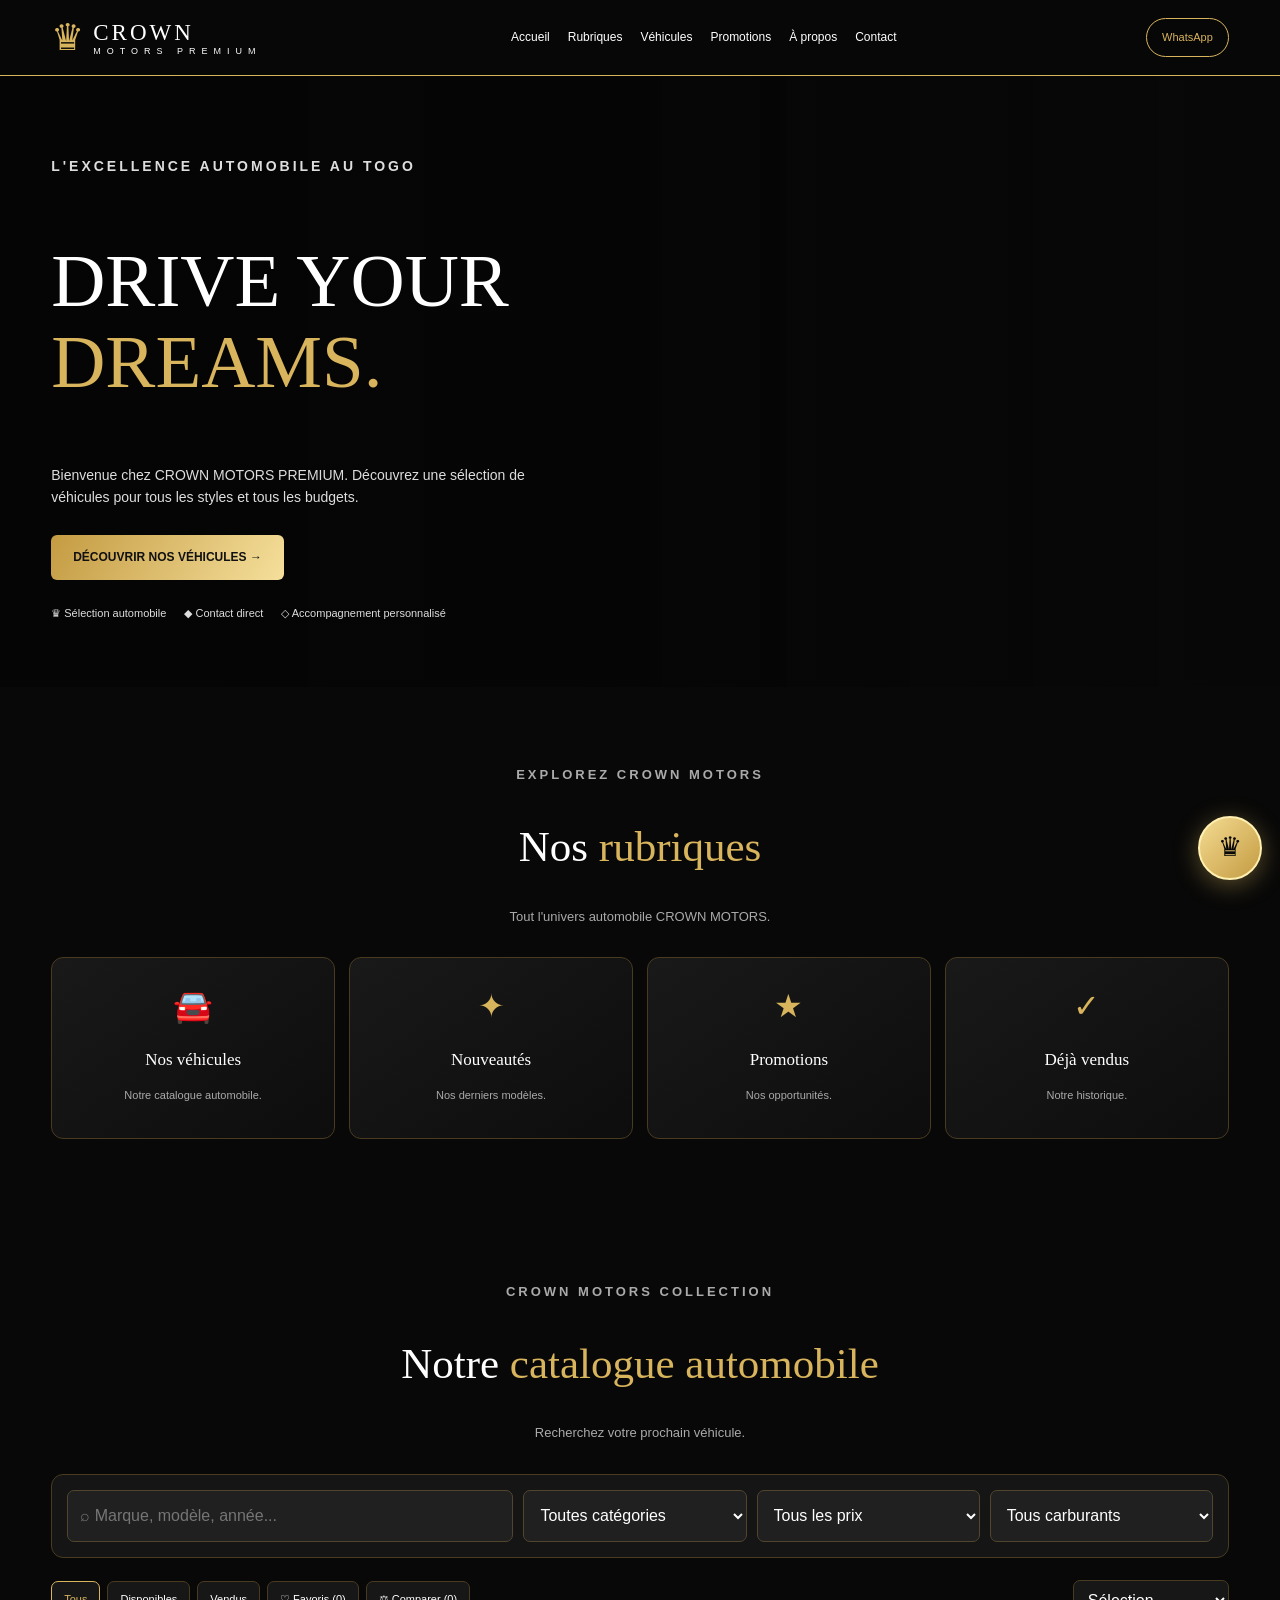
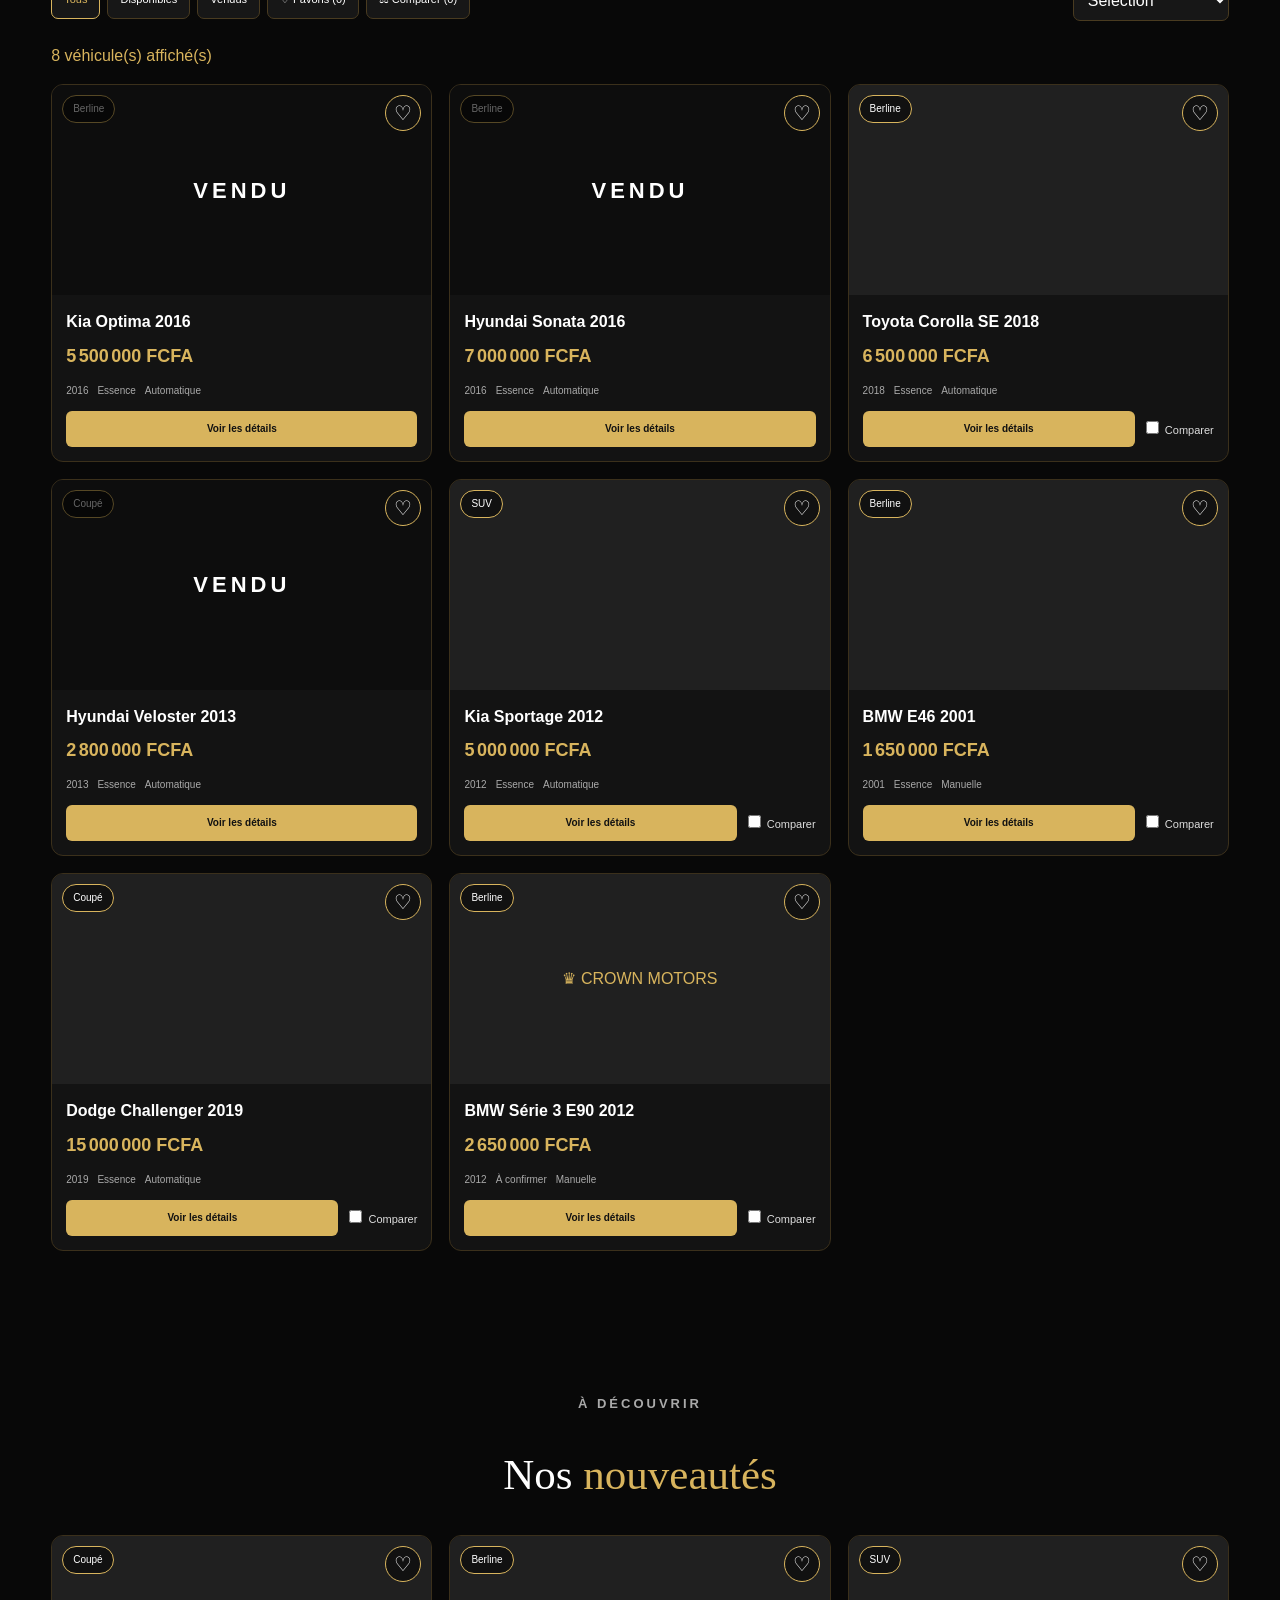
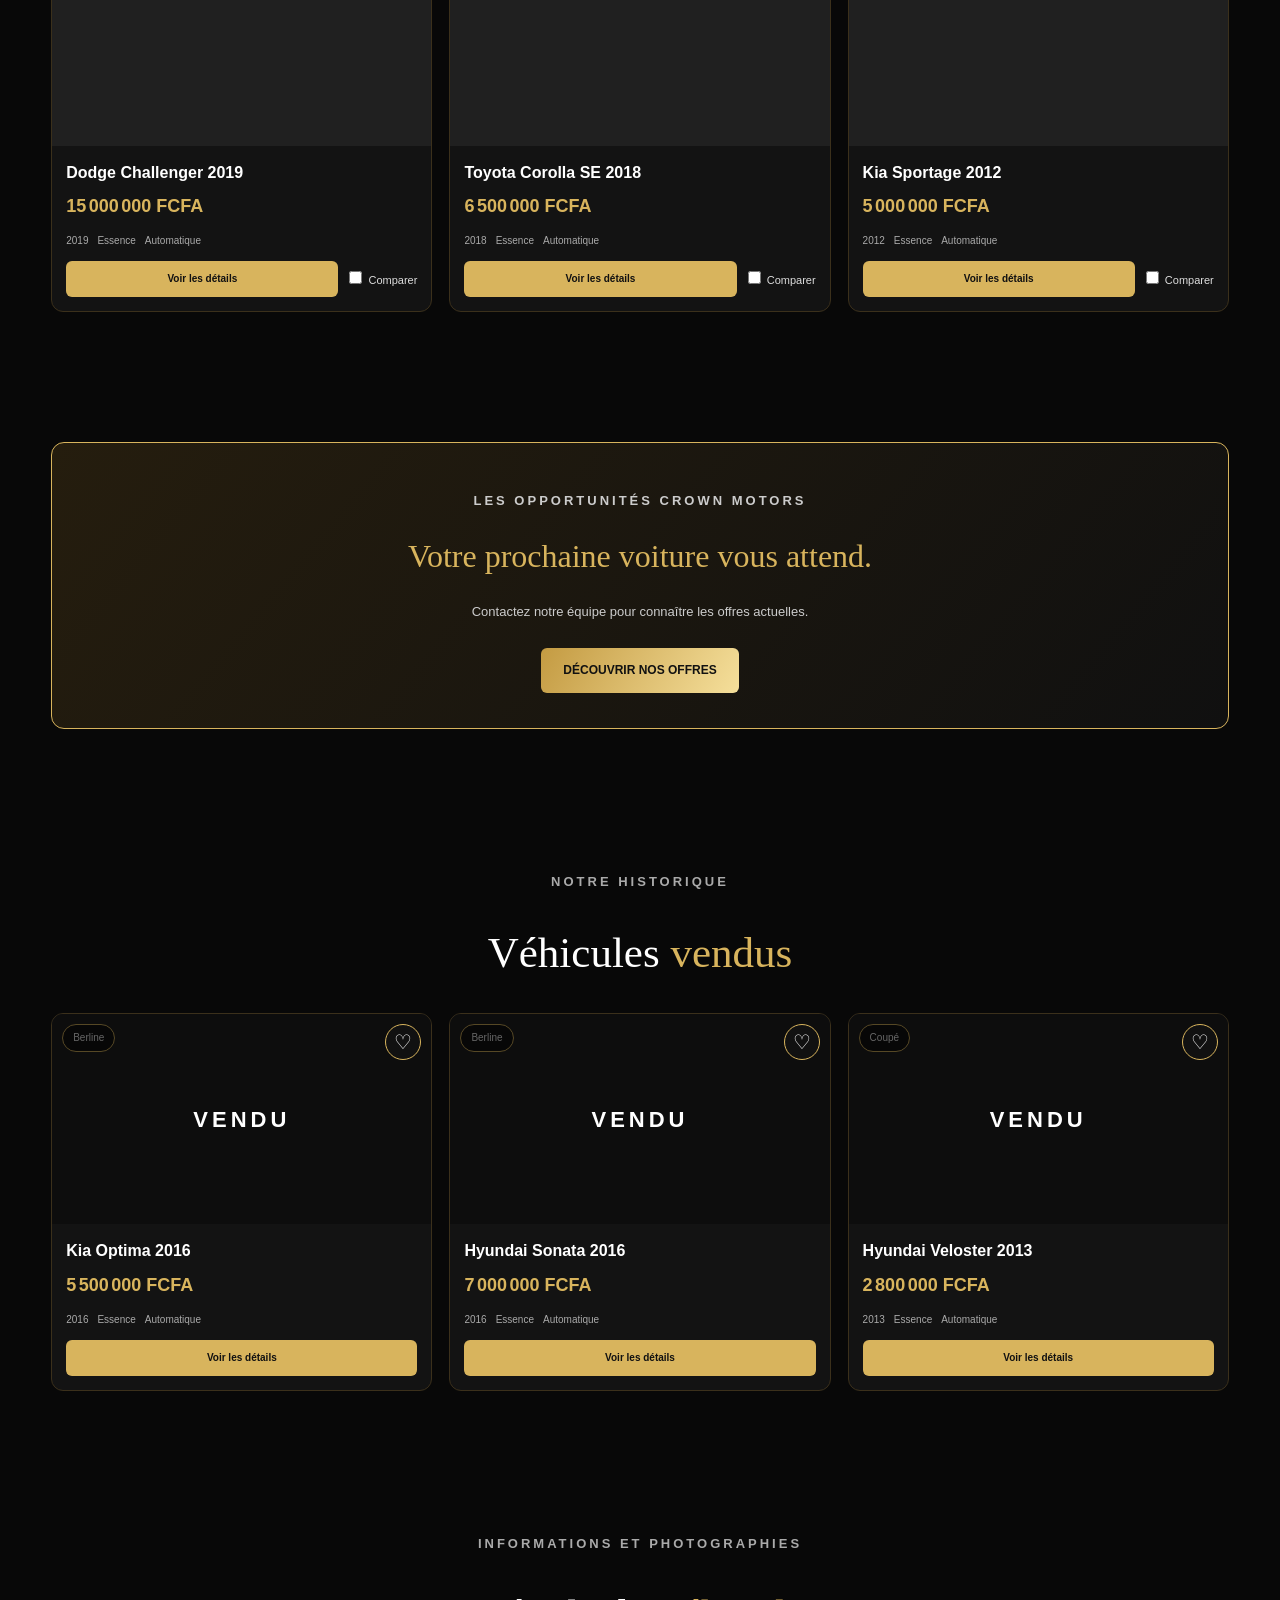
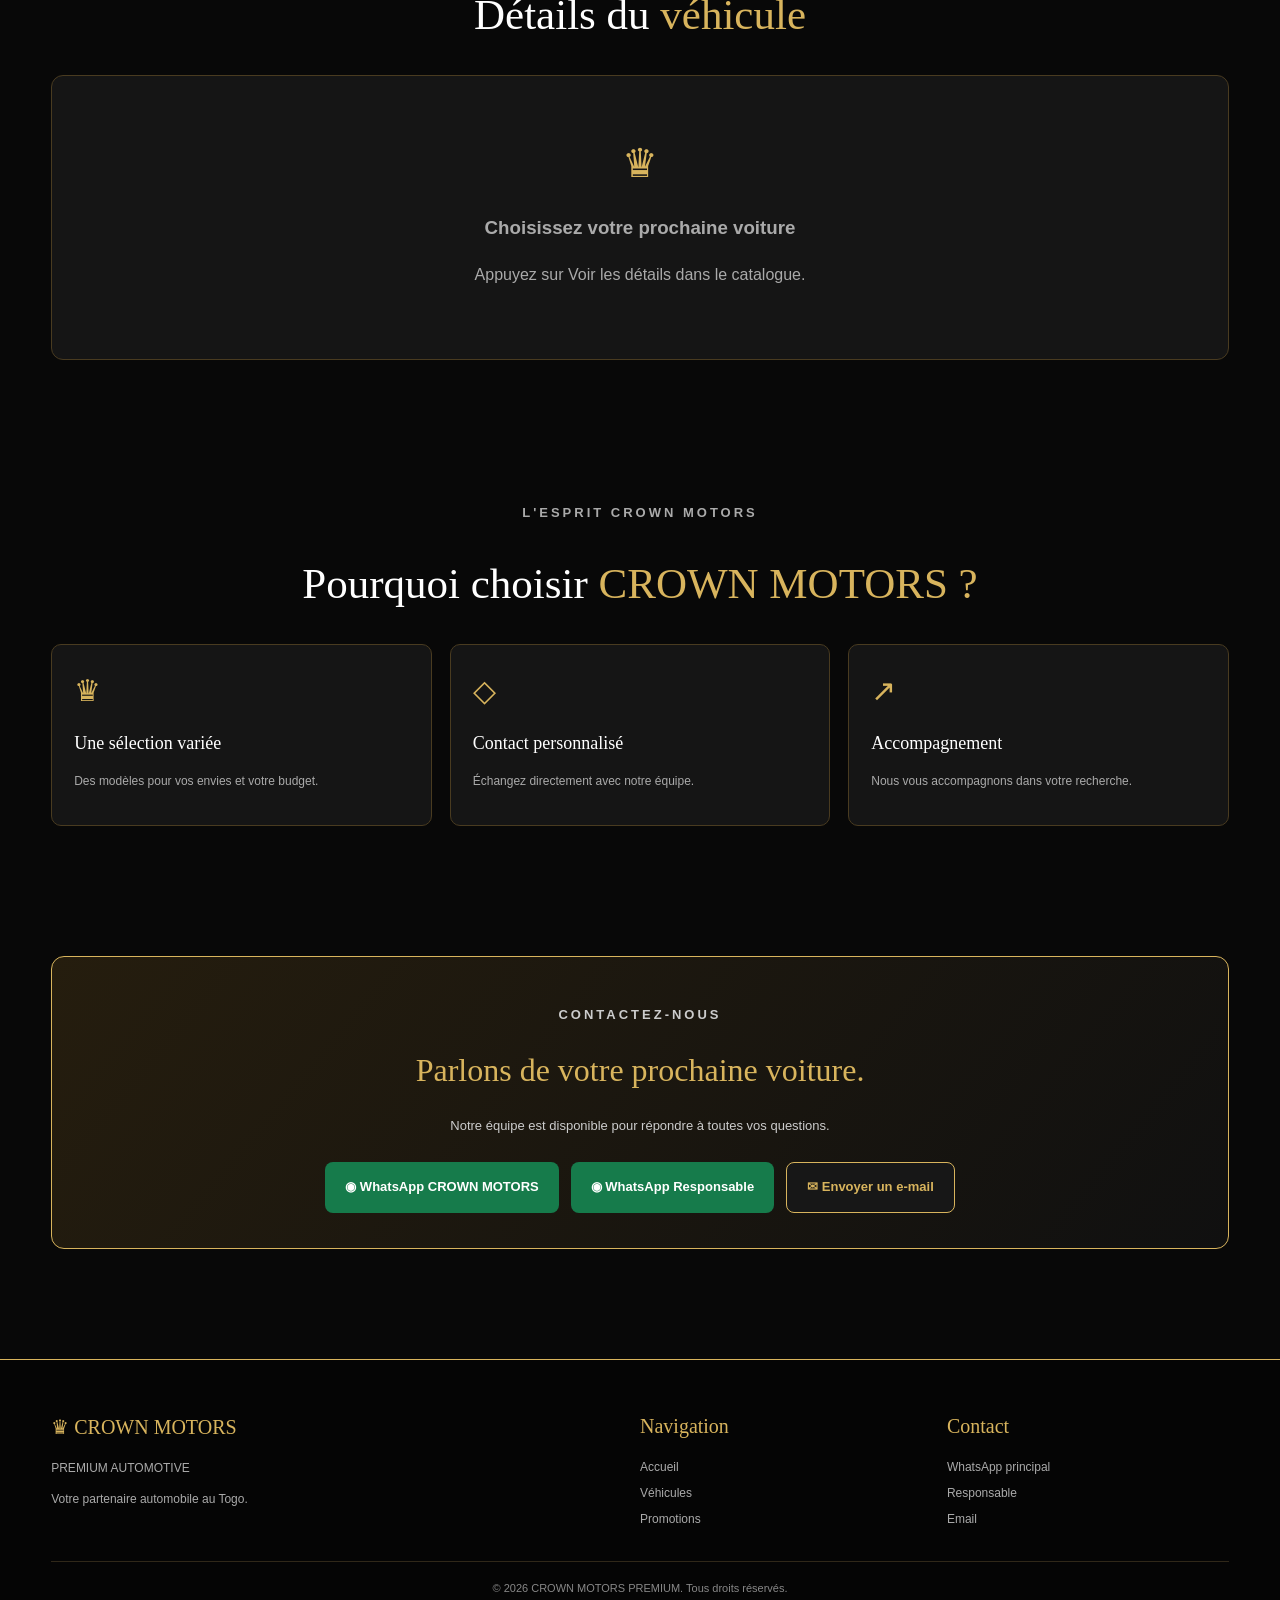
==== commit c7d13a59: "Implement contact section with buttons Added a contact section with buttons for WhatsApp and email." ====
--- a/index.html
+++ b/index.html
@@ -181,6 +181,54 @@
 .tool-btn{flex:1}
 #sortCars{width:100%}
 }
+  
+.contact-buttons {
+  display: flex;
+  flex-wrap: wrap;
+  justify-content: center;
+  gap: 12px;
+  margin-top: 25px;
+}
+
+.contact-buttons a {
+  display: inline-flex;
+  align-items: center;
+  justify-content: center;
+  gap: 9px;
+  padding: 14px 20px;
+  border-radius: 8px;
+  font-size: 13px;
+  font-weight: bold;
+  text-decoration: none;
+  transition: .25s;
+}
+
+.contact-buttons a:hover {
+  transform: translateY(-3px);
+  filter: brightness(1.15);
+}
+
+.contact-buttons .main-wa,
+.contact-buttons .manager-wa {
+  background: #167b4b;
+  color: white;
+}
+
+.contact-buttons .email-btn {
+  background: #171717;
+  color: #d8b45d;
+  border: 1px solid #d8b45d;
+}
+
+@media(max-width:600px) {
+  .contact-buttons {
+    flex-direction: column;
+  }
+
+  .contact-buttons a {
+    width: 100%;
+  }
+}
 </style>
 </head>
 
@@ -319,15 +367,39 @@
 </section>
 
 <section class="section" id="contact">
-<div class="container">
-<div class="contact">
-<p class="eyebrow">CONTACTEZ-NOUS</p>
-<h2>Parlons de votre prochaine voiture.</h2>
-<p>Notre équipe est disponible pour répondre à vos questions.</p>
-<a class="gold-button" href="https://wa.me/22892354141?text=Bonjour%20CROWN%20MOTORS%20PREMIUM%2C%20je%20souhaite%20des%20informations.">◉ WHATSAPP CROWN MOTORS</a>
-<p>Responsable : <a href="https://wa.me/22871215444">+228 71 21 54 44</a></p>
-<p>Email : <a href="mailto:j.brentadjanor@yahoo.com">j.brentadjanor@yahoo.com</a></p>
-</div>
+
+<div class="container">
+  <div class="contact">
+    <p class="eyebrow">CONTACTEZ-NOUS</p>
+
+    <h2>Parlons de votre prochaine voiture.</h2>
+
+    <p>
+      Notre équipe est disponible pour répondre
+      à toutes vos questions.
+    </p>
+
+    <div class="contact-buttons">
+
+      <a class="main-wa"
+         href="https://wa.me/22892354141"
+         target="_blank">
+        ◉ WhatsApp CROWN MOTORS
+      </a>
+
+      <a class="manager-wa"
+         href="https://wa.me/22871215444"
+         target="_blank">
+        ◉ WhatsApp Responsable
+      </a>
+
+      <a class="email-btn"
+         href="mailto:j.brentadjanor@yahoo.com">
+        ✉ Envoyer un e-mail
+      </a>
+
+    </div>
+  </div>
 </div>
 </section>
 </main>
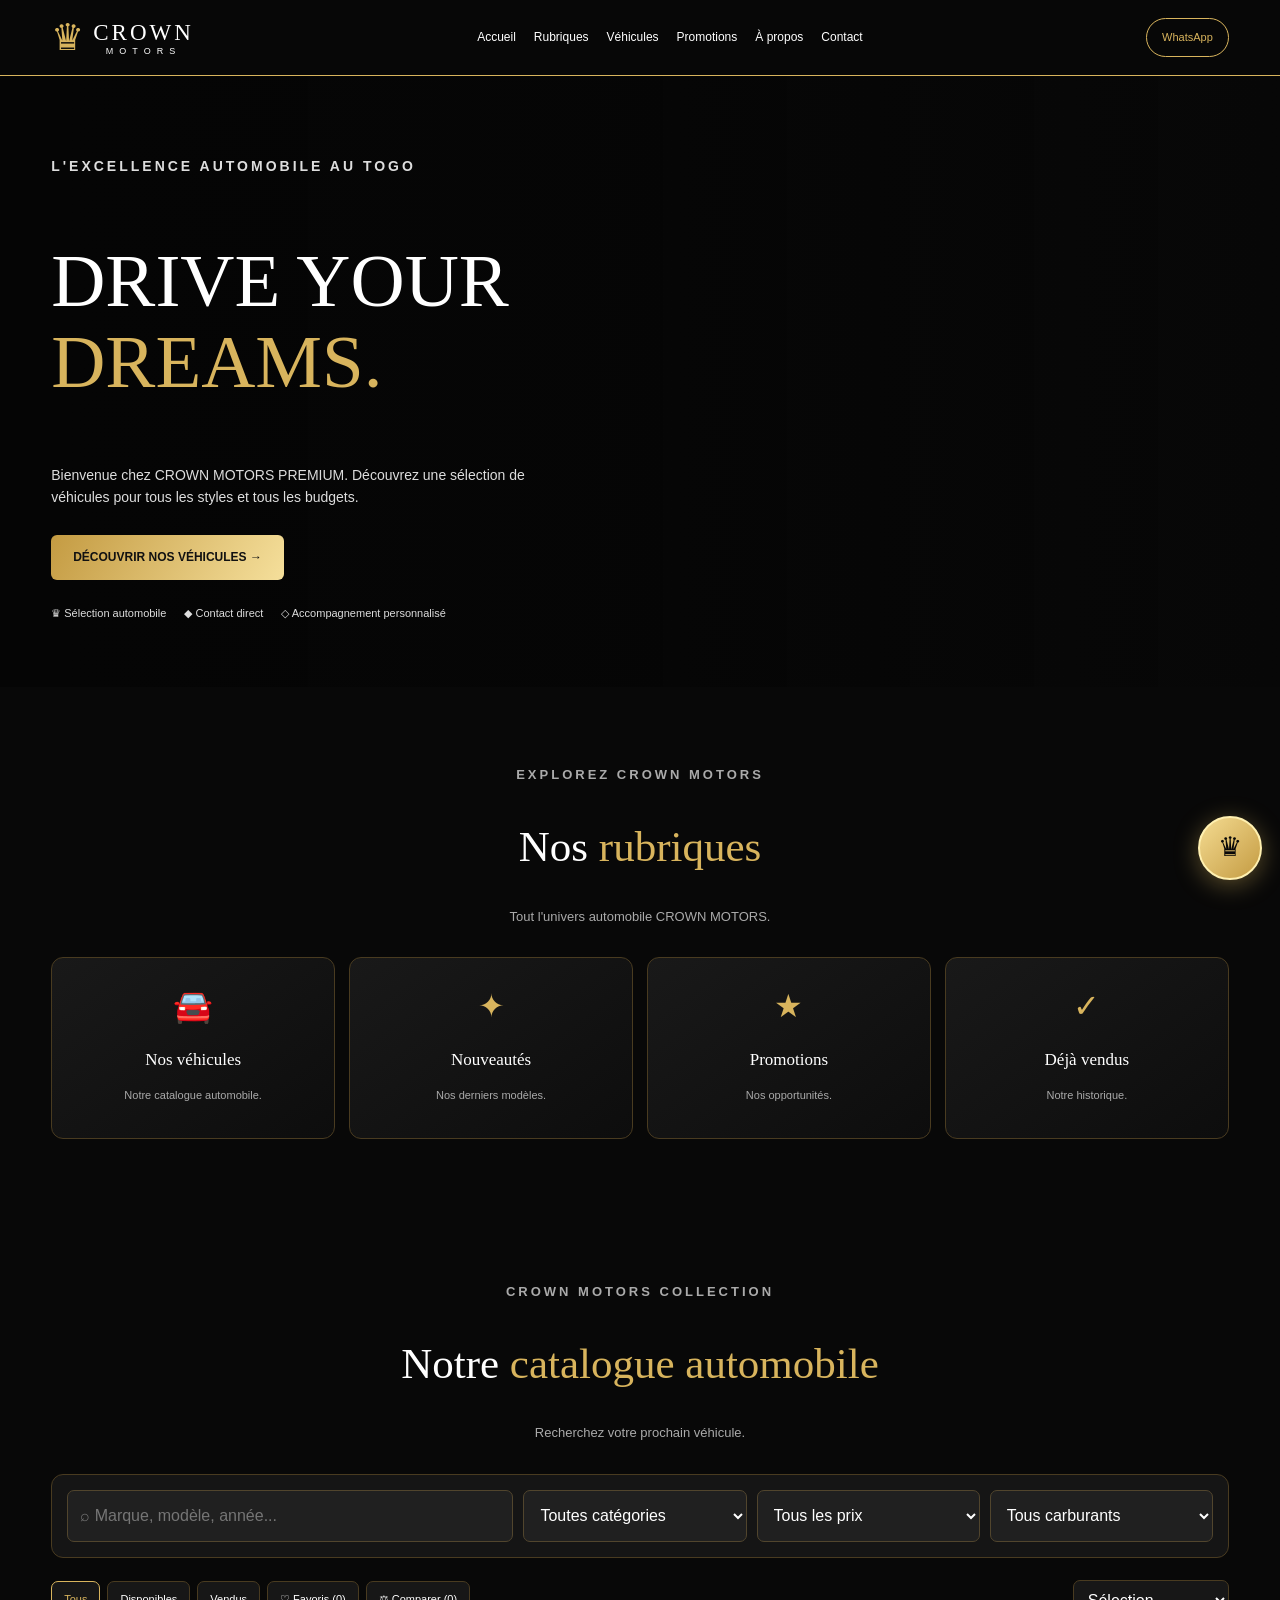
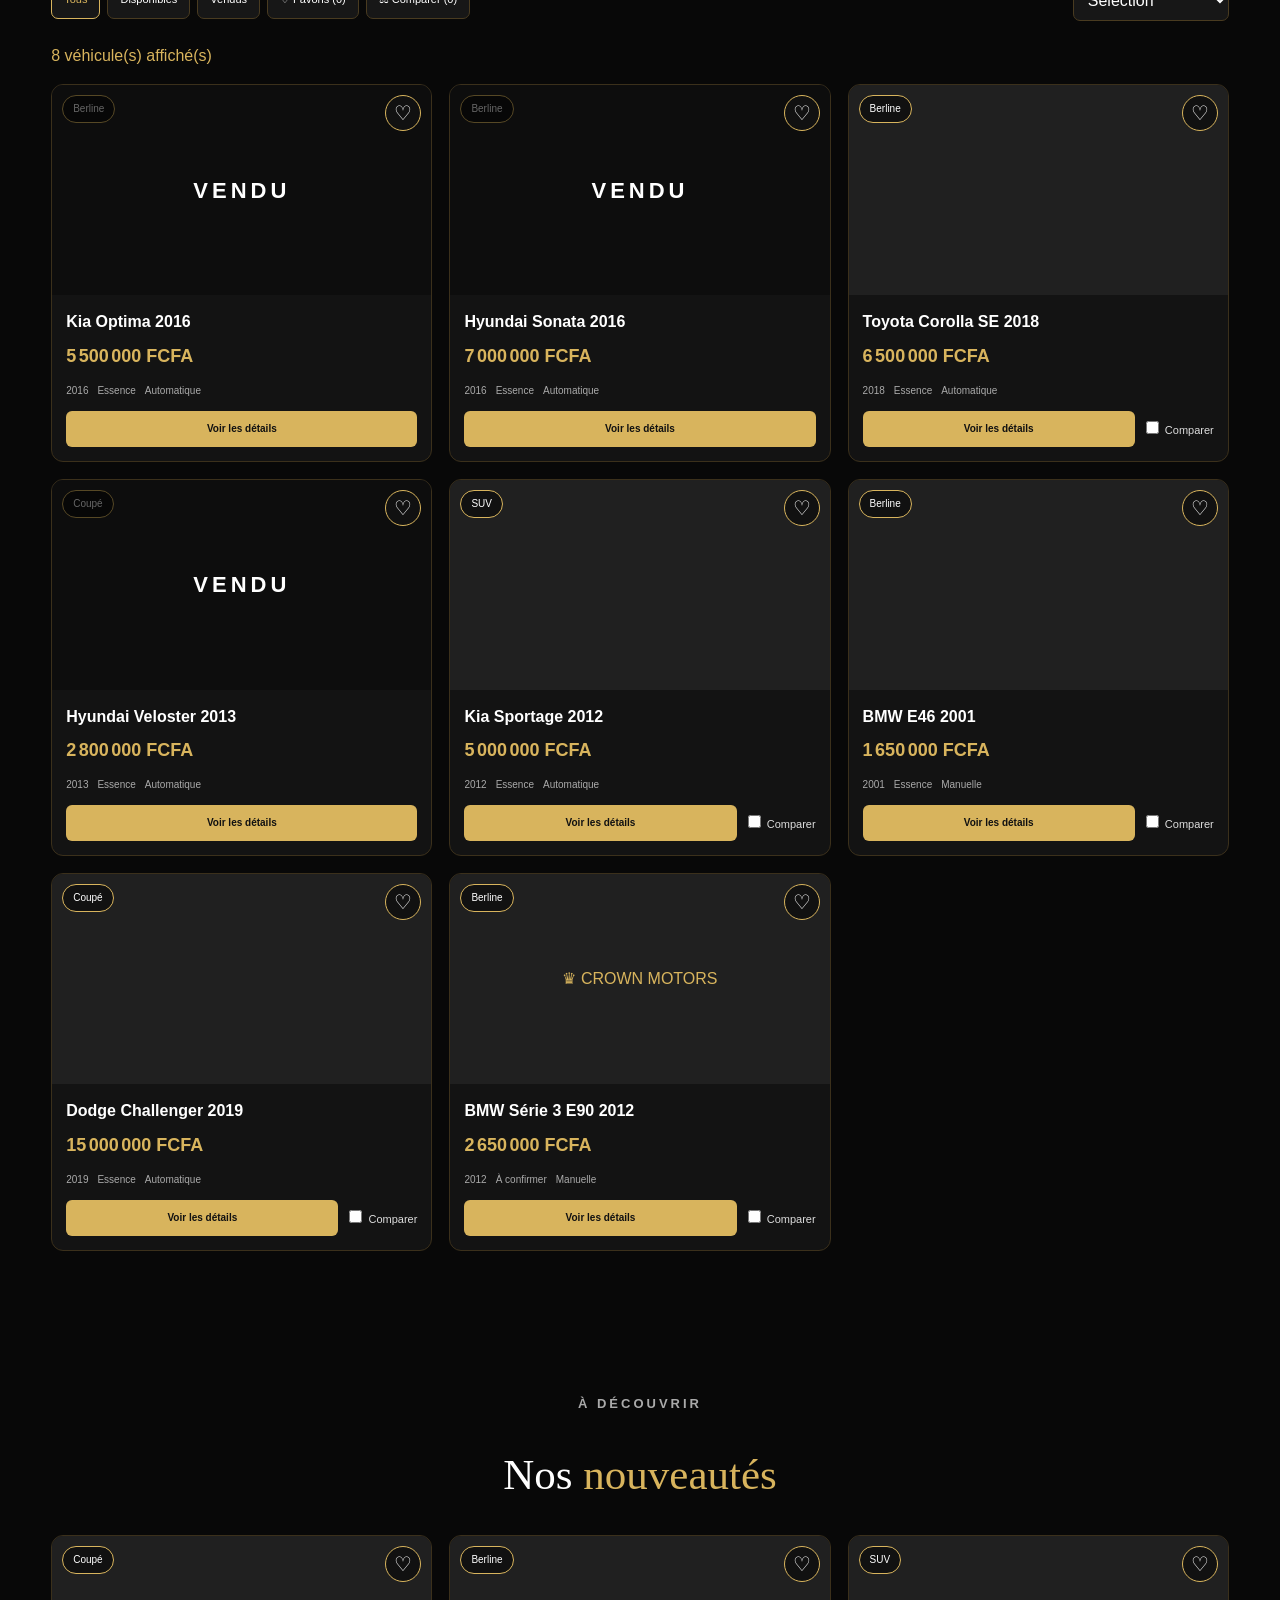
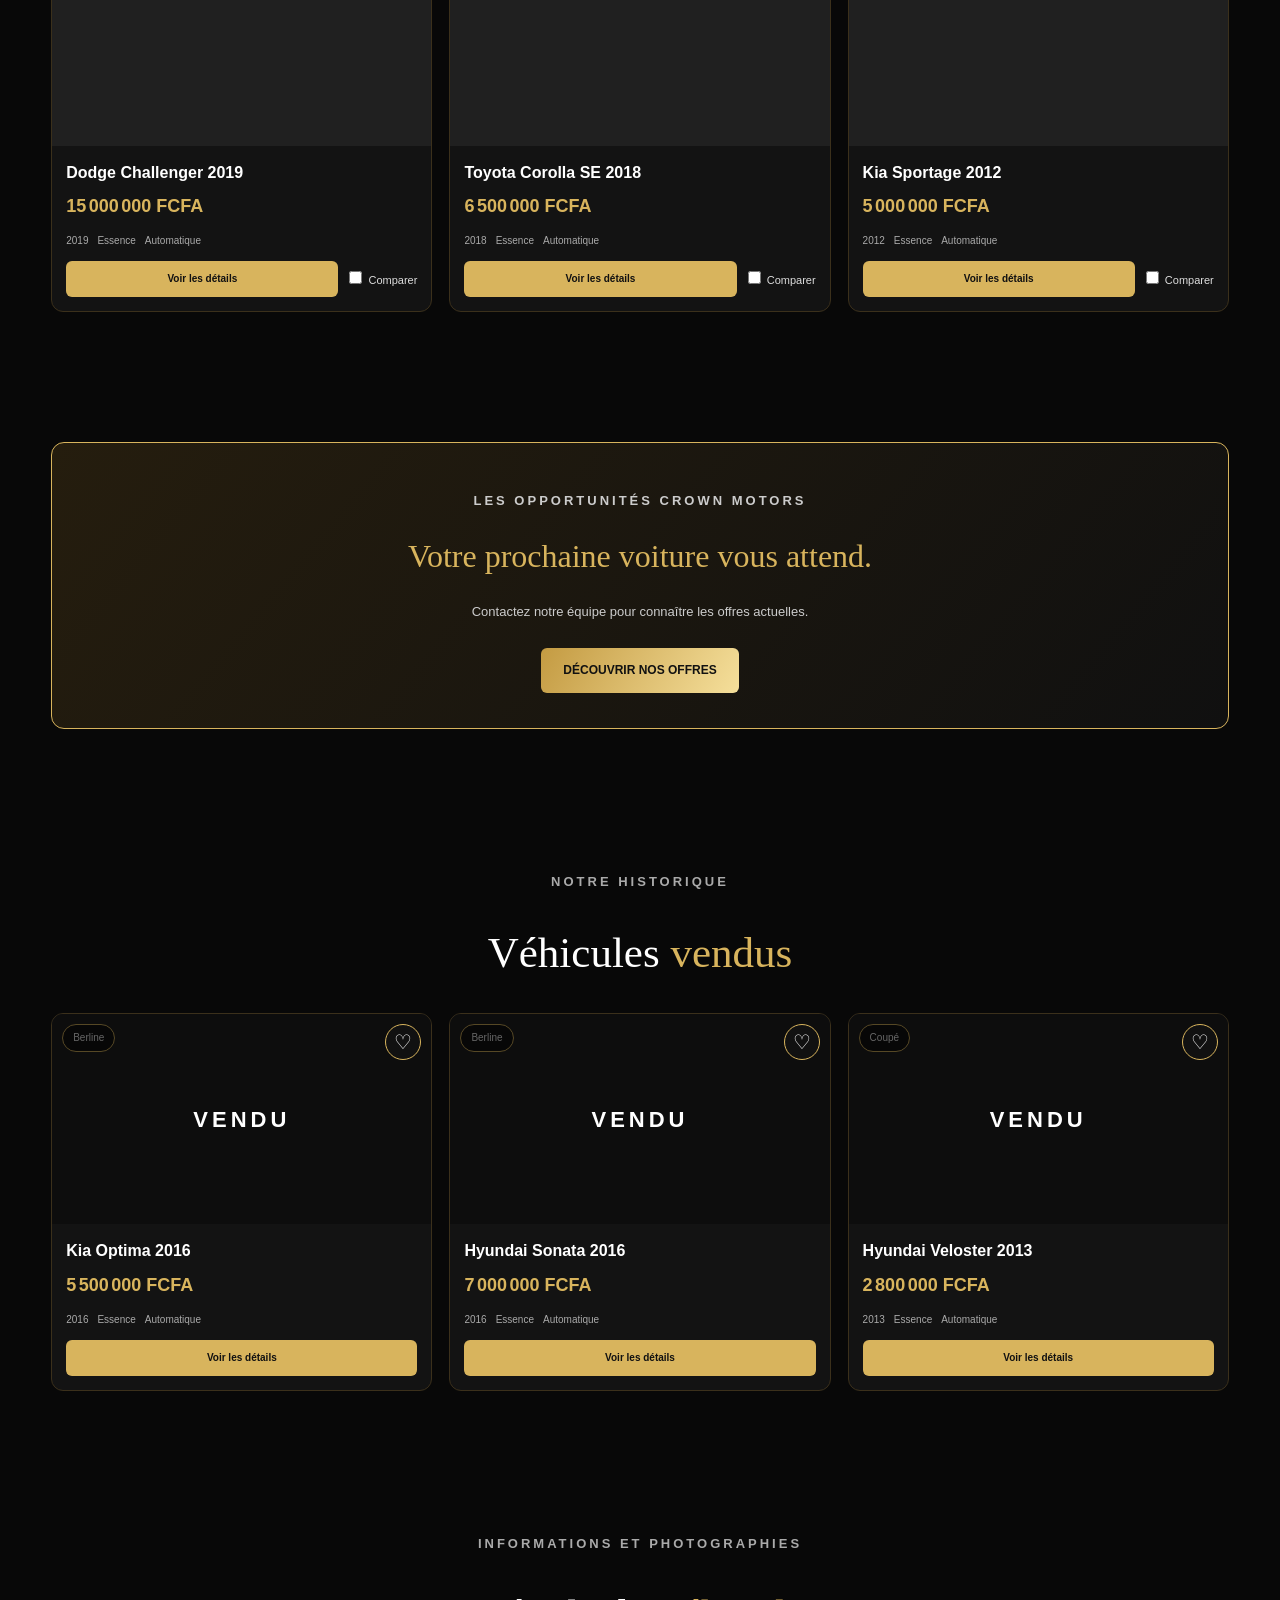
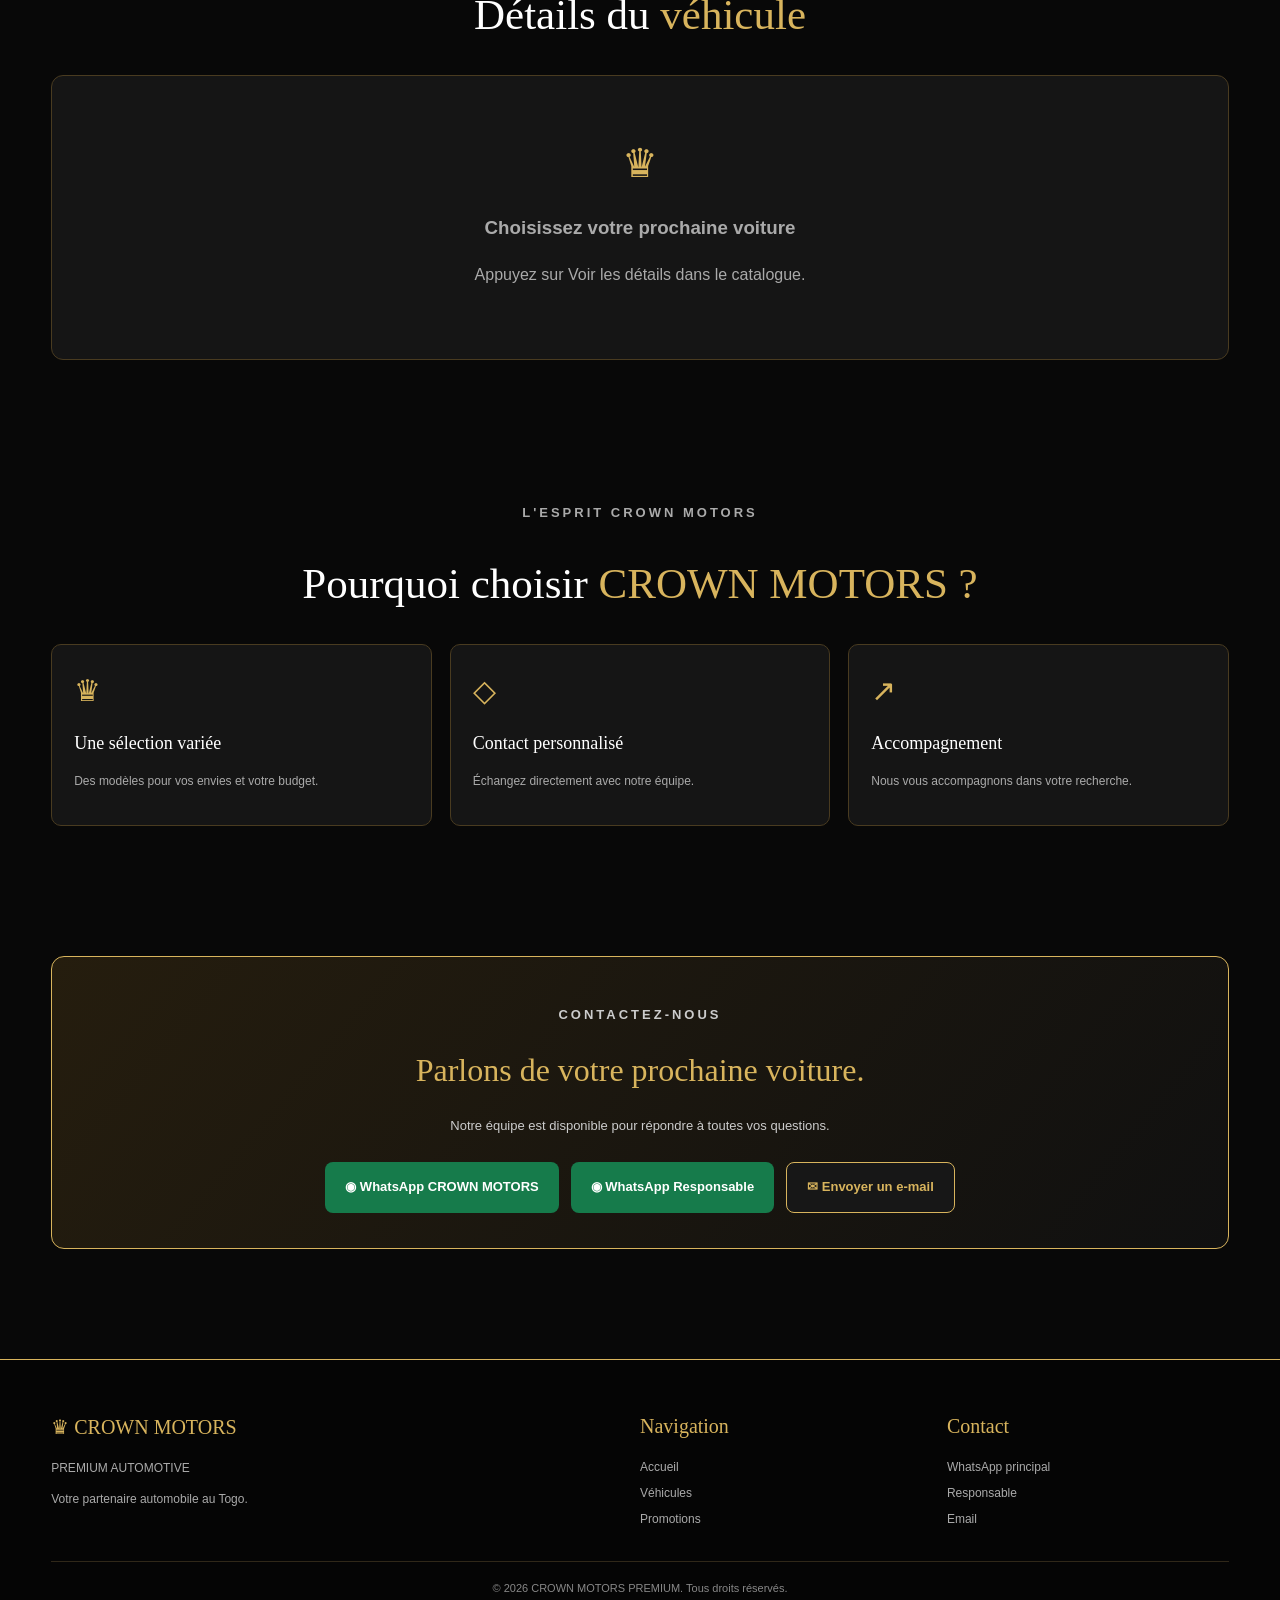
==== commit de8dfcb2: "Update button background color and logo text" ====
--- a/index.html
+++ b/index.html
@@ -104,7 +104,7 @@
 .specs{display:grid;grid-template-columns:repeat(2,1fr);gap:9px;margin:15px 0}
 .spec{background:#202020;padding:10px;border-radius:7px}
 .spec small{display:block;color:#aaa;font-size:10px}
-.wa-button{display:inline-block;background:var(--green);padding:13px 18px;border-radius:7px;margin-top:10px;font-size:12px}
+.wa-button{display:inline-block;background:var(--gold);padding:13px 18px;border-radius:7px;margin-top:10px;font-size:12px}
 .empty{text-align:center;padding:35px;color:#aaa}
 
 /* PROMOTIONS */
@@ -238,7 +238,7 @@
 <div class="container navbar">
 <a href="#accueil" class="logo">
 <span class="logo-icon">♛</span>
-<span class="logo-name">CROWN<small>MOTORS PREMIUM</small></span>
+<span class="logo-name">CROWN<small>MOTORS</small></span>
 </a>
 <nav class="desktop-menu">
 <a href="#accueil">Accueil</a>
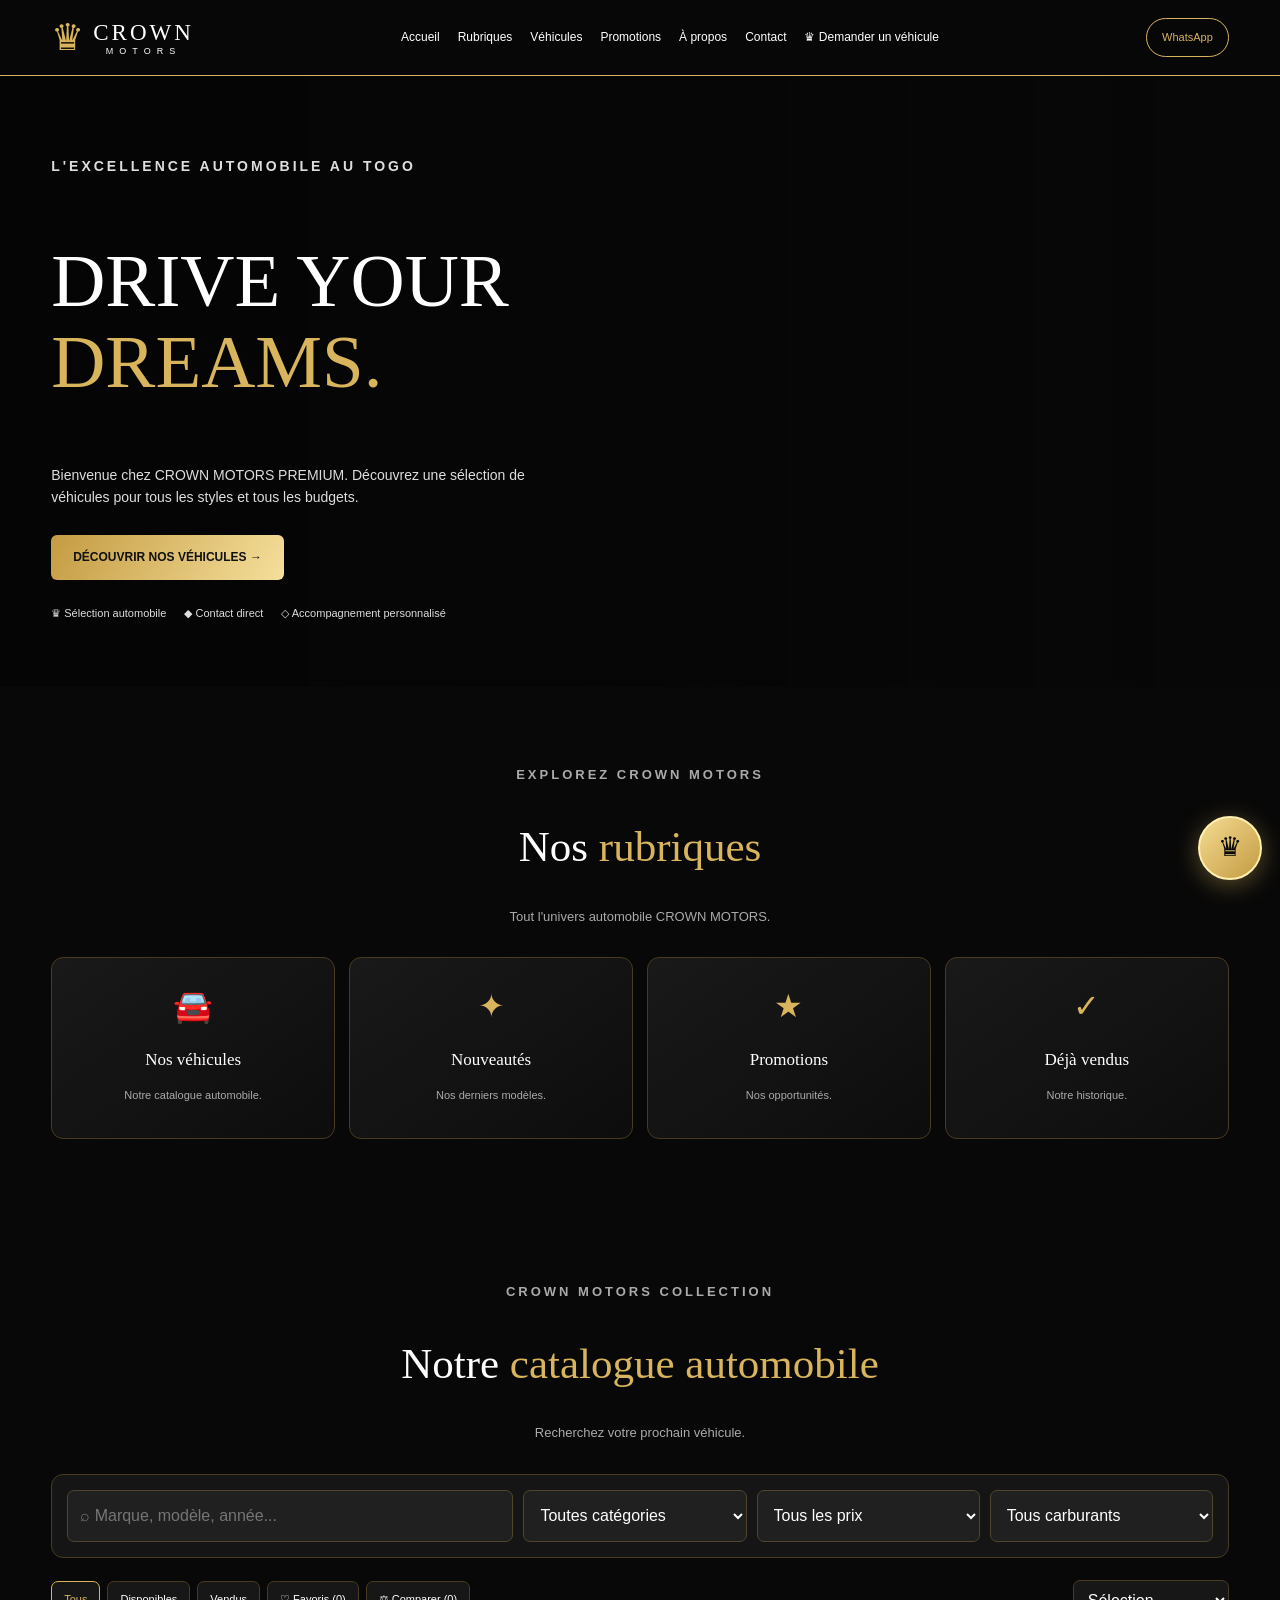
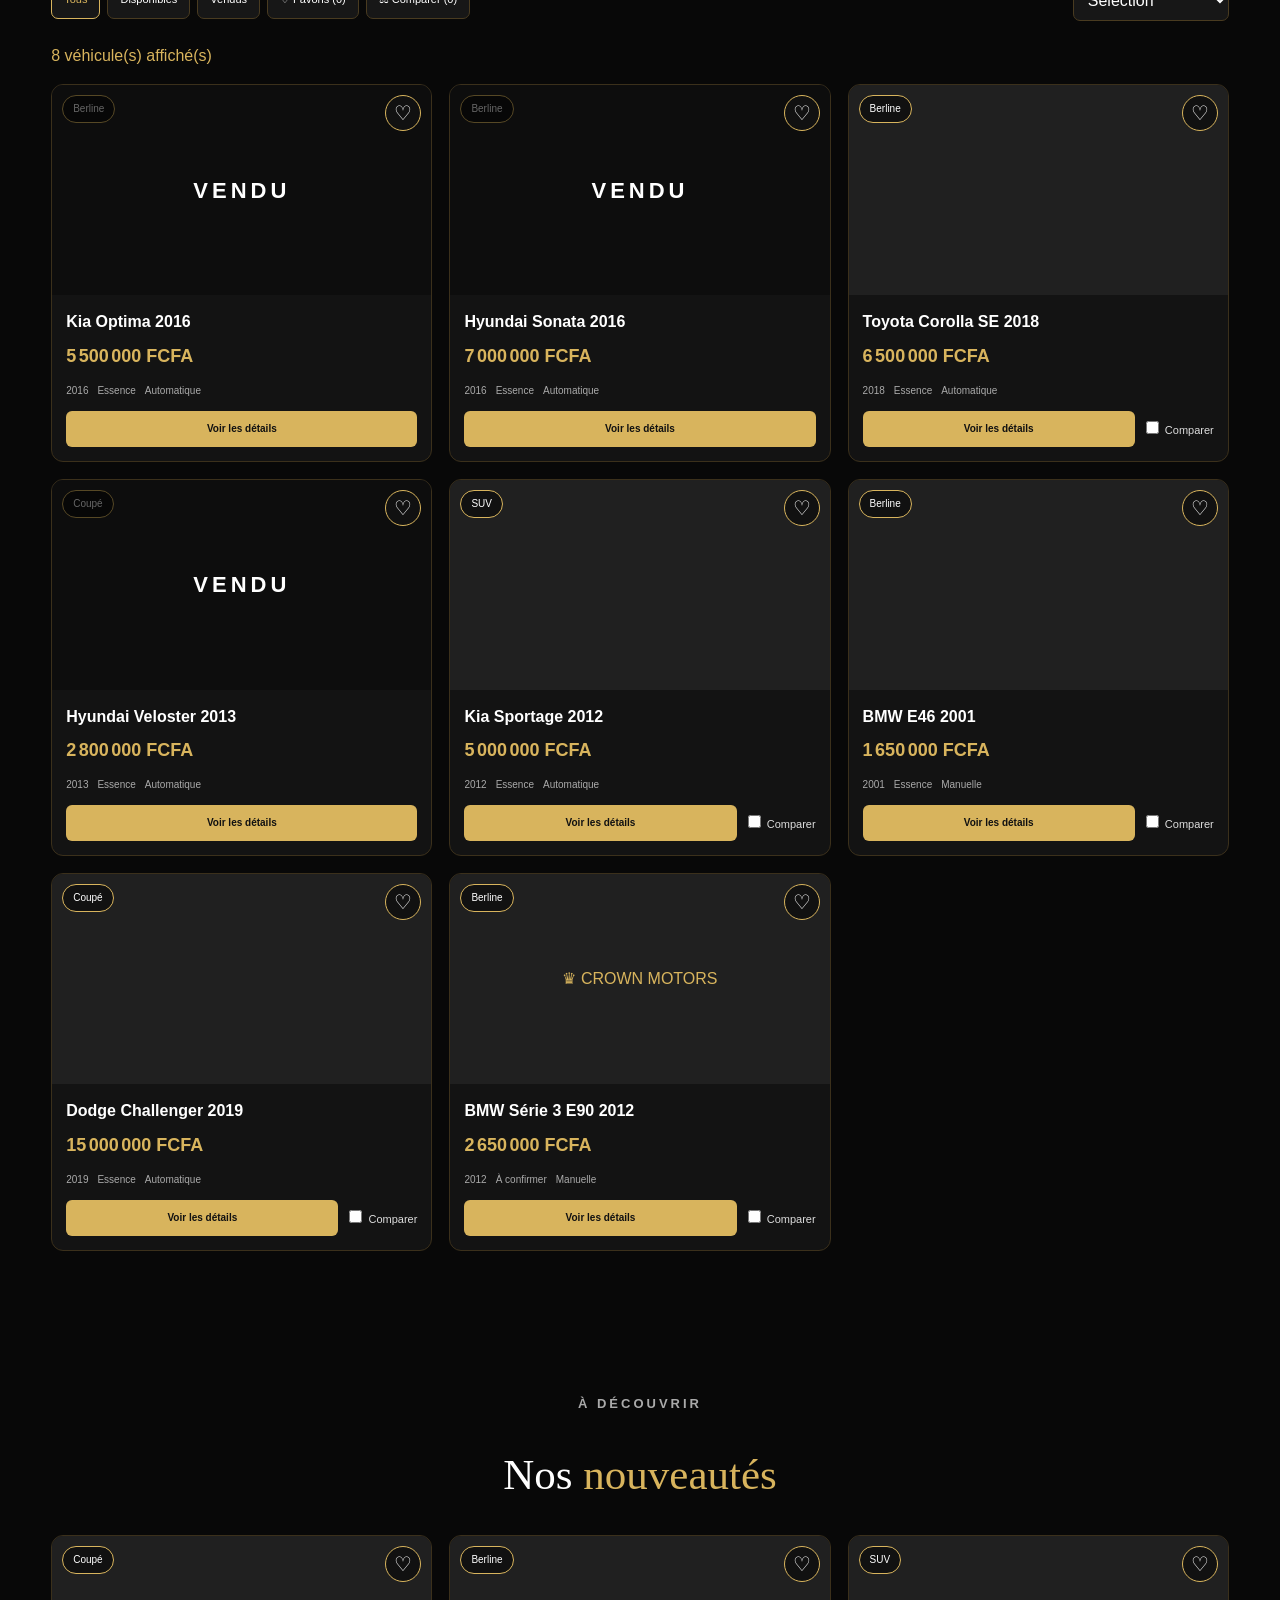
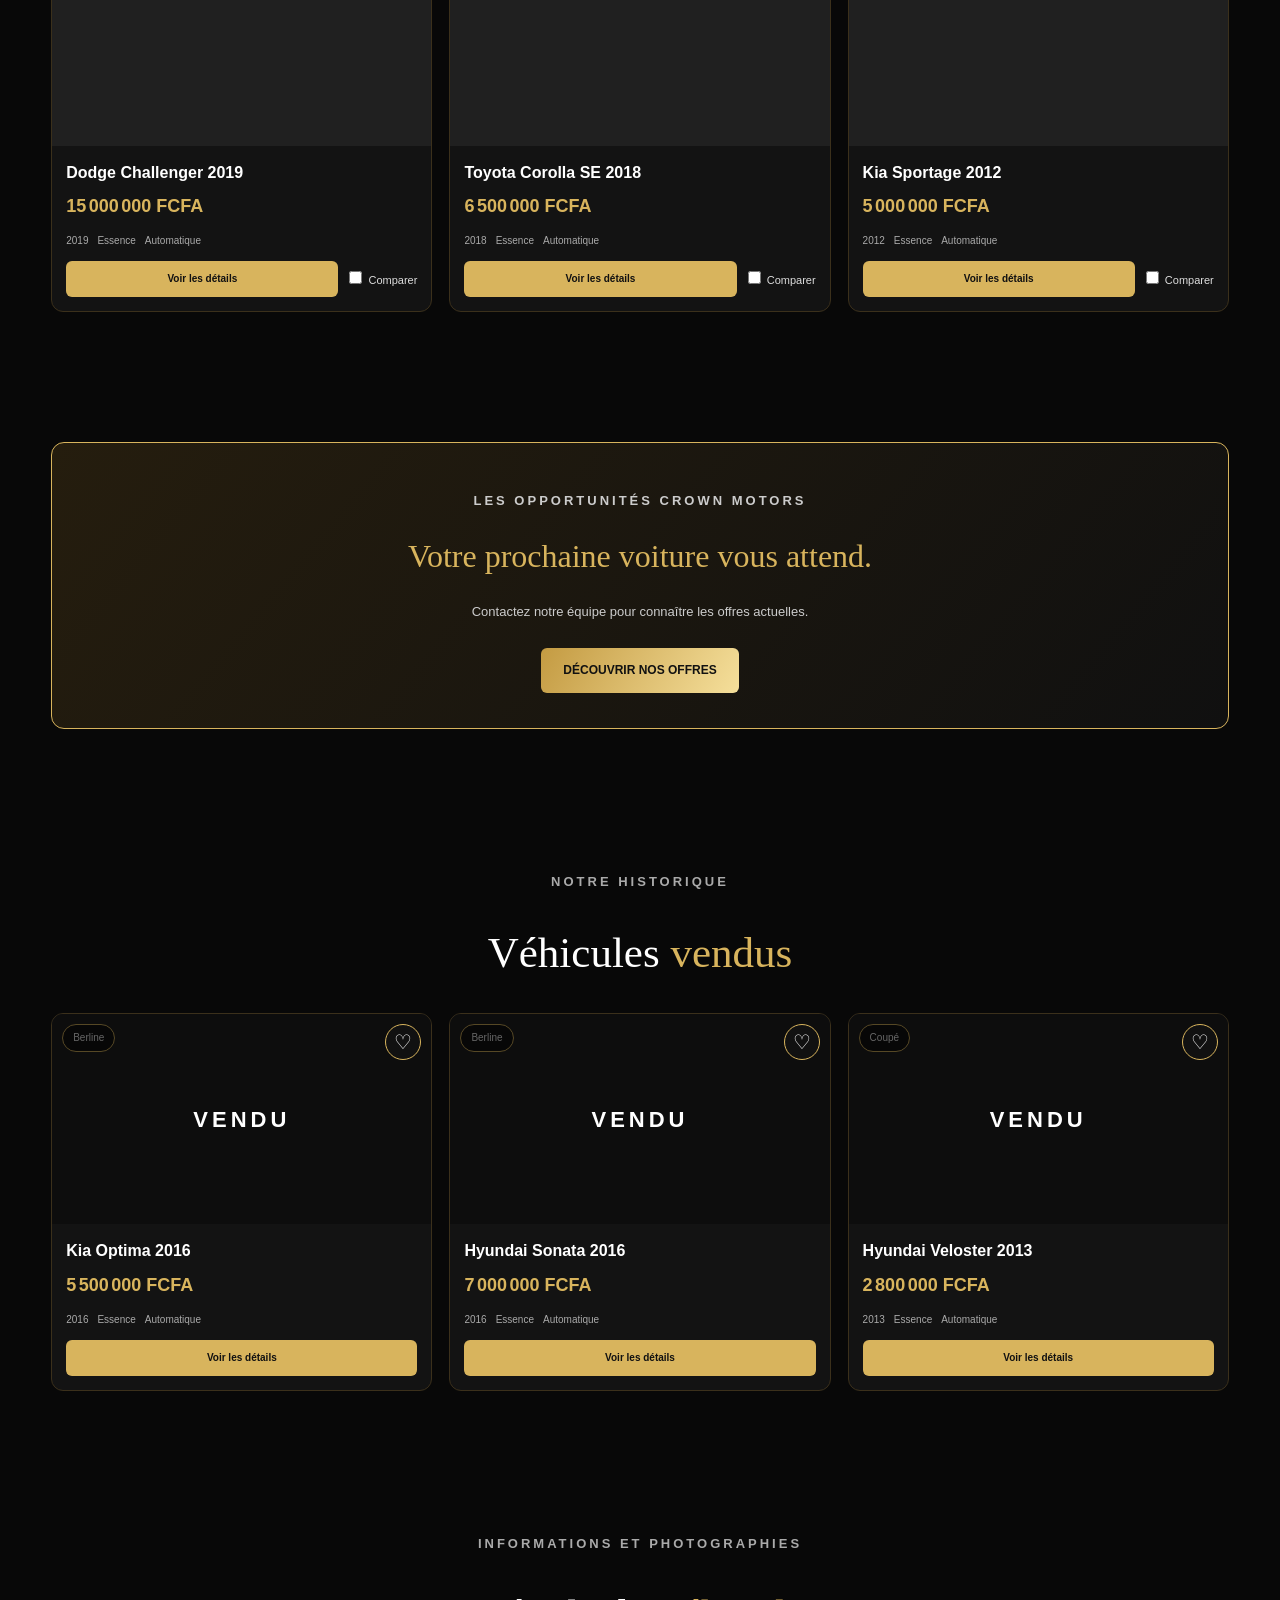
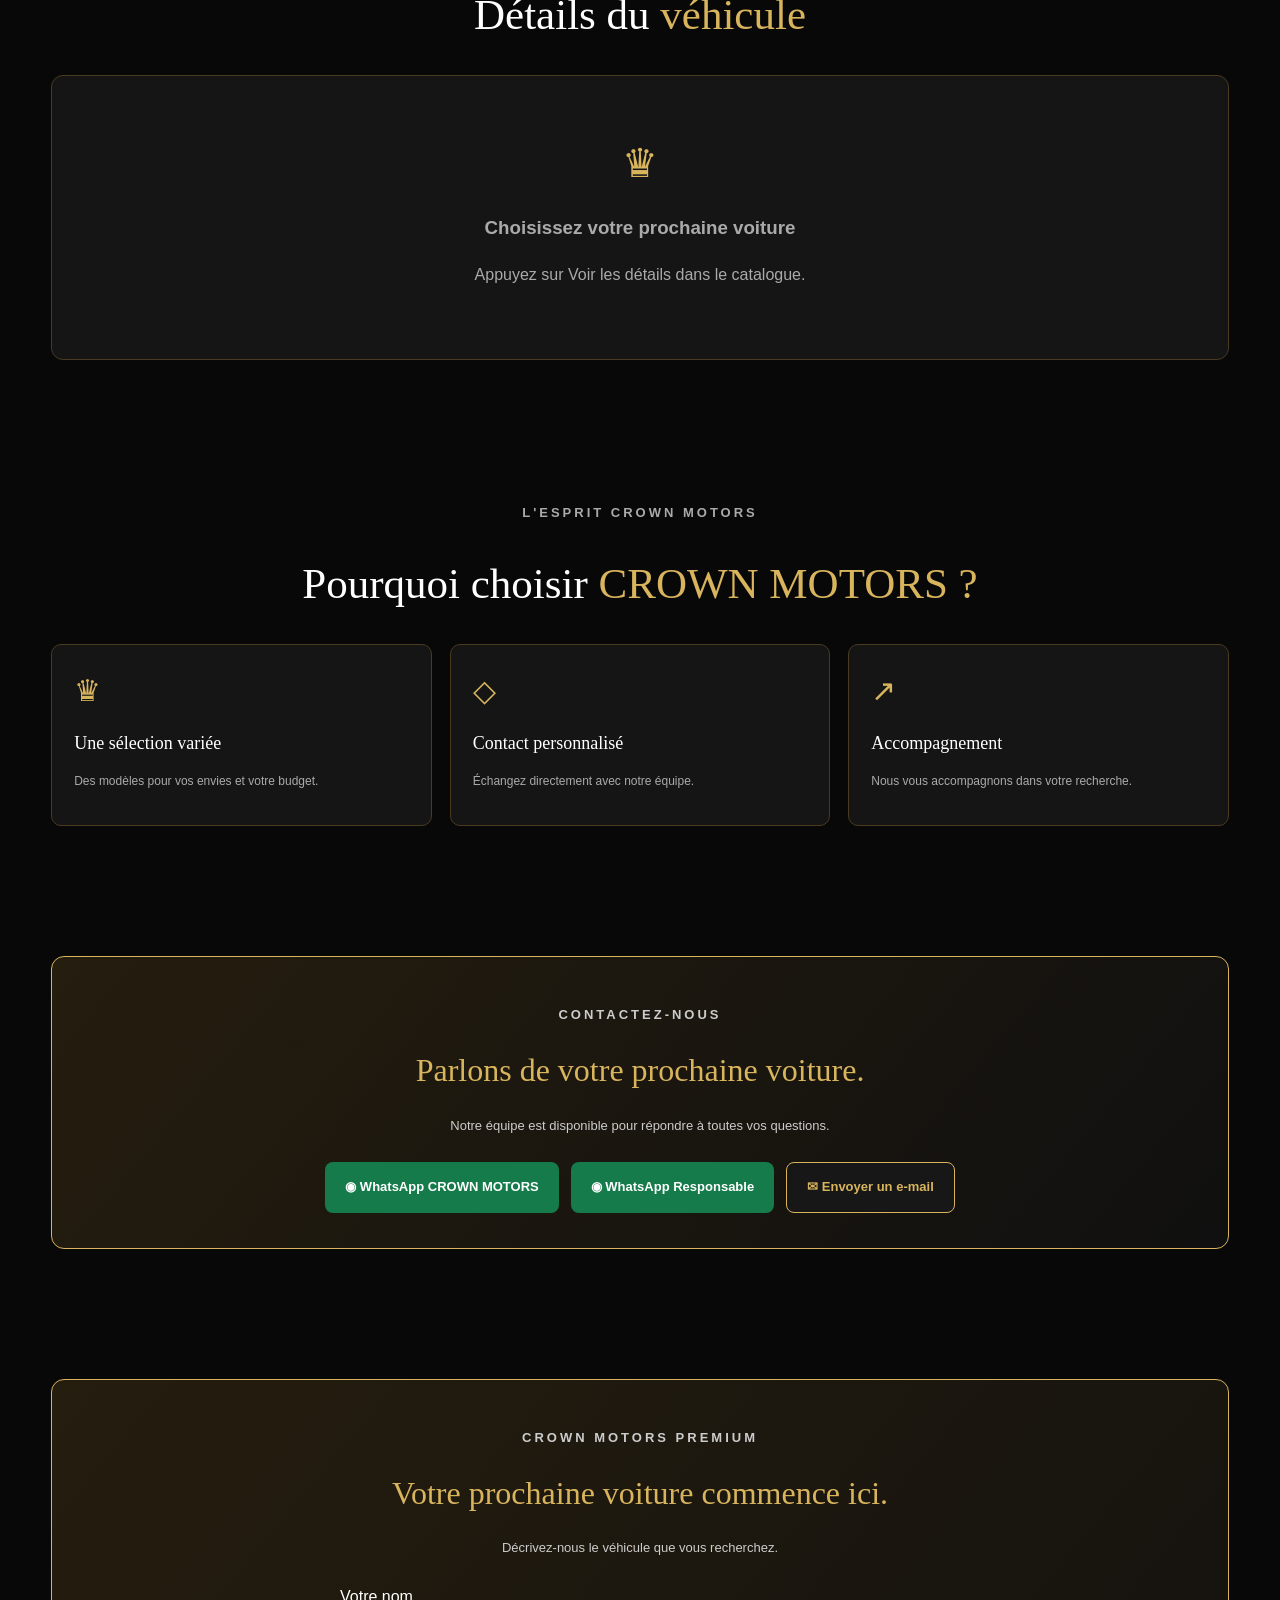
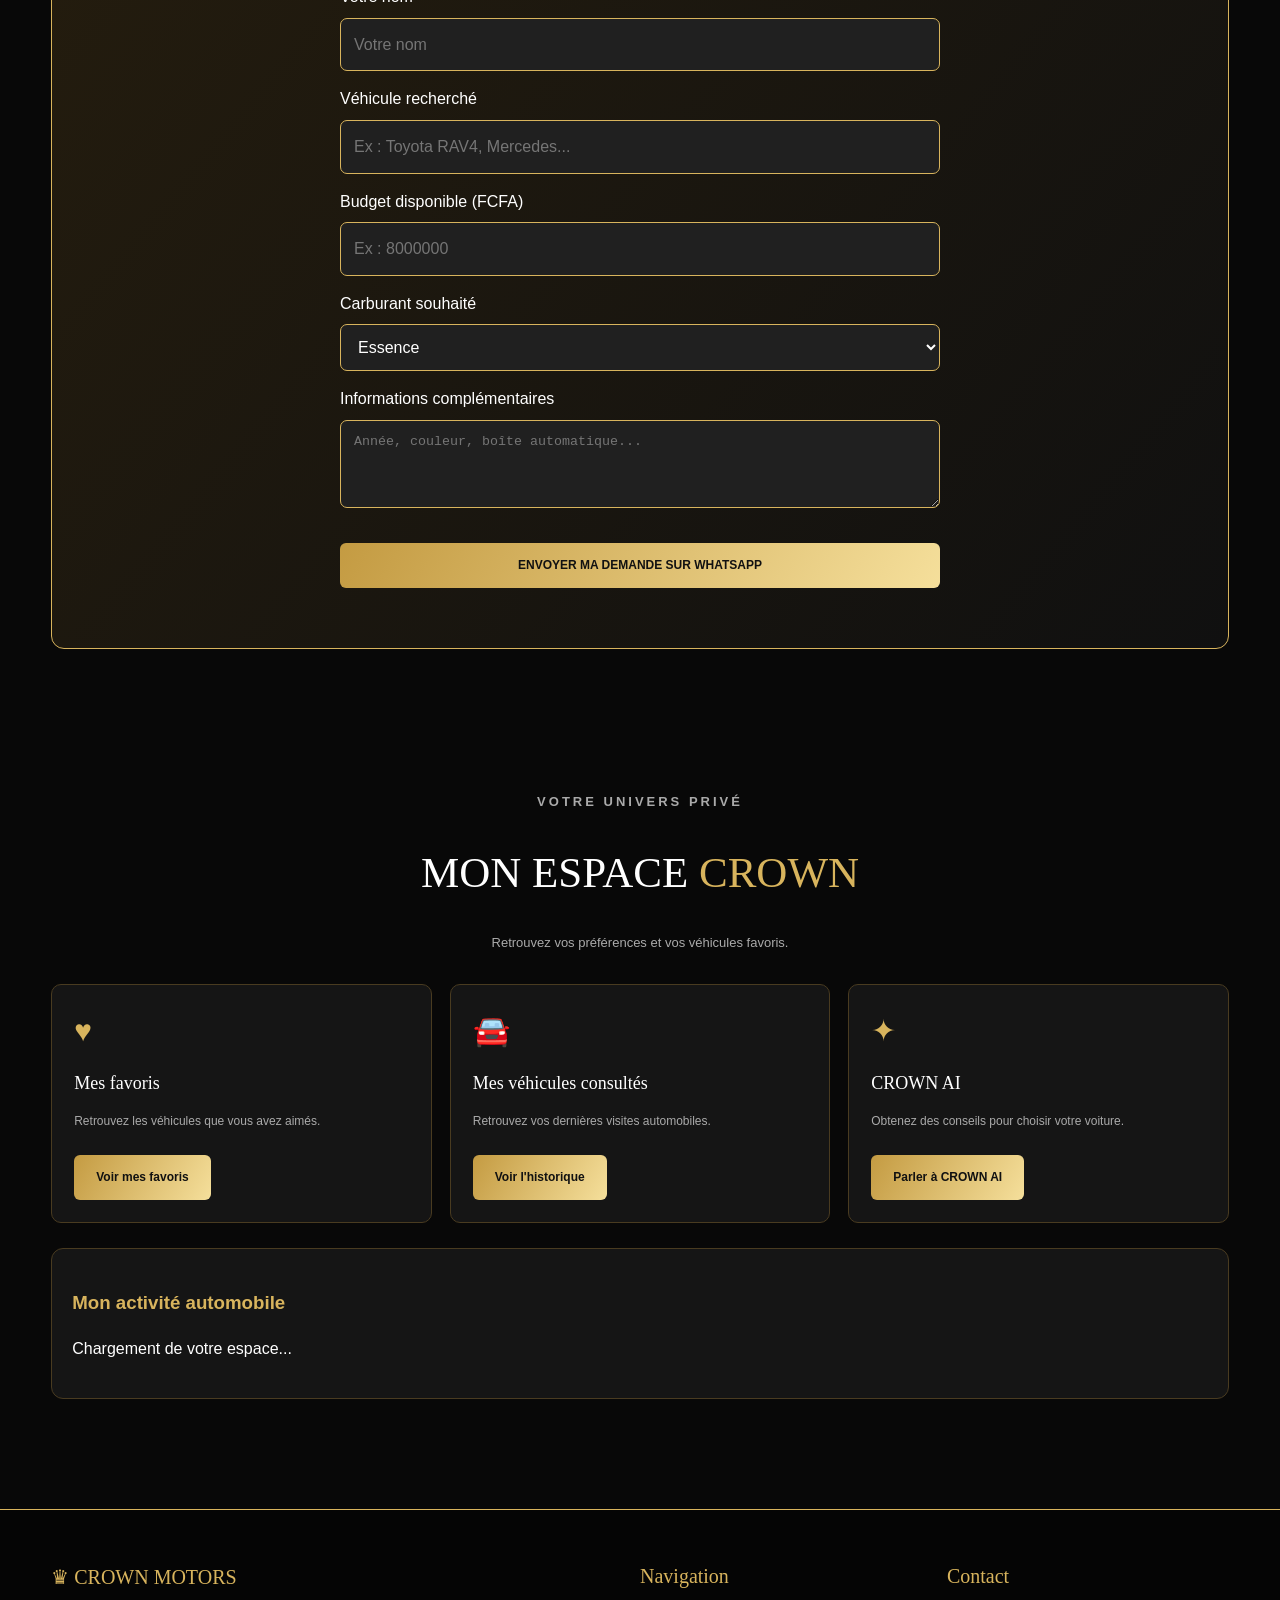
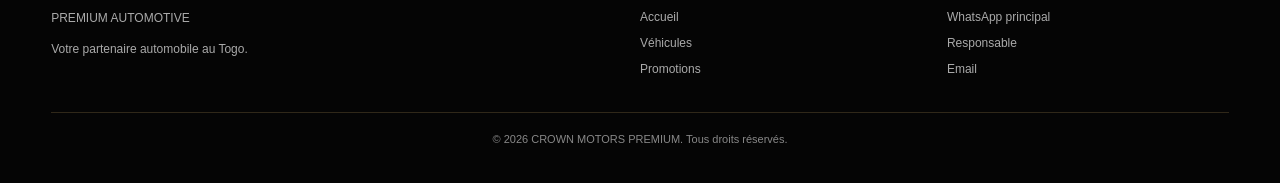
==== commit 7780a7df: "Update index.html" ====
--- a/index.html
+++ b/index.html
@@ -247,6 +247,7 @@
 <a href="#promotions">Promotions</a>
 <a href="#apropos">À propos</a>
 <a href="#contact">Contact</a>
+<a href="#demande">♛ Demander un véhicule</a>
 </nav>
 <a class="nav-contact" href="https://wa.me/22892354141">WhatsApp</a>
 <button class="menu-toggle" id="menuToggle" aria-label="Ouvrir le menu" aria-expanded="false">☰</button>
@@ -262,6 +263,7 @@
 <a href="#apropos">À propos</a>
 <a href="#contact">☎ Contact WhatsApp</a>
 <a href="#" id="openAI">♛ CROWN AI Assistant</a>
+  <a href="#espace-client">♛ Mon espace CROWN</a>
 </nav>
 </header>
 
@@ -402,6 +404,176 @@
   </div>
 </div>
 </section>
+  
+<!-- DEMANDE DE VEHICULE -->
+<section class="section" id="demande">
+  <div class="container">
+    <div class="contact">
+      <p class="eyebrow">CROWN MOTORS PREMIUM</p>
+      <h2>Votre prochaine voiture commence ici.</h2>
+      <p>Décrivez-nous le véhicule que vous recherchez.</p>
+
+      <form id="vehicleRequest"
+        style="max-width:600px;margin:25px auto;text-align:left">
+
+        <label>Votre nom</label>
+        <input name="nom" required
+          placeholder="Votre nom"
+          style="width:100%;padding:13px;margin:8px 0 15px;background:#202020;color:white;border:1px solid #d8b45d;border-radius:7px">
+
+        <label>Véhicule recherché</label>
+        <input name="modele" required
+          placeholder="Ex : Toyota RAV4, Mercedes..."
+          style="width:100%;padding:13px;margin:8px 0 15px;background:#202020;color:white;border:1px solid #d8b45d;border-radius:7px">
+
+        <label>Budget disponible (FCFA)</label>
+        <input name="budget" type="number" min="0"
+          placeholder="Ex : 8000000"
+          style="width:100%;padding:13px;margin:8px 0 15px;background:#202020;color:white;border:1px solid #d8b45d;border-radius:7px">
+
+        <label>Carburant souhaité</label>
+        <select name="carburant"
+          style="width:100%;padding:13px;margin:8px 0 15px;background:#202020;color:white;border:1px solid #d8b45d;border-radius:7px">
+          <option>Essence</option>
+          <option>Diesel</option>
+          <option>Hybride</option>
+          <option>Électrique</option>
+          <option>Indifférent</option>
+        </select>
+
+        <label>Informations complémentaires</label>
+        <textarea name="details" rows="4"
+          placeholder="Année, couleur, boîte automatique..."
+          style="width:100%;padding:13px;margin:8px 0 15px;background:#202020;color:white;border:1px solid #d8b45d;border-radius:7px"></textarea>
+
+        <button type="submit" class="gold-button"
+          style="width:100%">
+          ENVOYER MA DEMANDE SUR WHATSAPP
+        </button>
+      </form>
+    </div>
+  </div>
+</section>
+
+<script>
+document.getElementById("vehicleRequest")
+.addEventListener("submit",function(e){
+  e.preventDefault();
+
+  const data = new FormData(this);
+
+  const message =
+    "Bonjour CROWN MOTORS PREMIUM !\n\n"+
+    "NOUVELLE DEMANDE DE VÉHICULE\n\n"+
+    "Nom : "+data.get("nom")+"\n"+
+    "Modèle : "+data.get("modele")+"\n"+
+    "Budget : "+(data.get("budget") || "Non précisé")+" FCFA\n"+
+    "Carburant : "+data.get("carburant")+"\n"+
+    "Informations : "+(data.get("details") || "Aucune");
+
+  const url =
+    "https://wa.me/22892354141?text="+
+    encodeURIComponent(message);
+
+  window.open(url,"_blank");
+});
+</script>
+  
+<!-- ESPACE CLIENT CROWN -->
+<section class="section" id="espace-client">
+  <div class="container">
+    <div class="section-title">
+      <p class="eyebrow">VOTRE UNIVERS PRIVÉ</p>
+      <h2>MON ESPACE <span class="gold">CROWN</span></h2>
+      <p>Retrouvez vos préférences et vos véhicules favoris.</p>
+    </div>
+
+    <div class="about-grid">
+
+      <div class="about-card">
+        <span>♥</span>
+        <h3>Mes favoris</h3>
+        <p>Retrouvez les véhicules que vous avez aimés.</p>
+        <button class="gold-button" onclick="showClientFavorites()">
+          Voir mes favoris
+        </button>
+      </div>
+
+      <div class="about-card">
+        <span>🚘</span>
+        <h3>Mes véhicules consultés</h3>
+        <p>Retrouvez vos dernières visites automobiles.</p>
+        <button class="gold-button" onclick="showClientHistory()">
+          Voir l'historique
+        </button>
+      </div>
+
+      <div class="about-card">
+        <span>✦</span>
+        <h3>CROWN AI</h3>
+        <p>Obtenez des conseils pour choisir votre voiture.</p>
+        <a href="#crown-ai" class="gold-button">
+          Parler à CROWN AI
+        </a>
+      </div>
+
+    </div>
+
+    <div class="details-box" style="margin-top:25px">
+      <h3 class="gold">Mon activité automobile</h3>
+      <p id="clientStats">Chargement de votre espace...</p>
+      <div id="clientResults" class="car-grid"></div>
+    </div>
+  </div>
+</section>
+
+<script>
+const CLIENT_HISTORY_KEY = "crown_client_history";
+
+function saveClientVisit(id) {
+  try {
+    let history = JSON.parse(
+      localStorage.getItem(CLIENT_HISTORY_KEY) || "[]"
+    );
+    history = history.filter(item => item !== id);
+    history.unshift(id);
+    localStorage.setItem(
+      CLIENT_HISTORY_KEY,
+      JSON.stringify(history.slice(0, 10))
+    );
+  } catch(e) {
+    console.log("Historique indisponible");
+  }
+}
+
+function showClientFavorites() {
+  const ids = [...favorites];
+  displayClientCars(ids, "Mes véhicules favoris");
+}
+
+function showClientHistory() {
+  let ids = [];
+  try {
+    ids = JSON.parse(
+      localStorage.getItem(CLIENT_HISTORY_KEY) || "[]"
+    );
+  } catch(e) {}
+  displayClientCars(ids, "Mes derniers véhicules consultés");
+}
+
+function displayClientCars(ids, title) {
+  const found = cars.filter(car => ids.includes(car.id));
+
+  $("clientStats").textContent =
+    title + " : " + found.length + " véhicule(s).";
+
+  $("clientResults").innerHTML =
+    found.length
+      ? found.map(card).join("")
+      : '<p class="empty">Aucun véhicule à afficher pour le moment.</p>';
+}
+</script>
+
 </main>
 
 <footer>
@@ -519,6 +691,7 @@
 }
 
 function showDetails(id){
+saveClientVisit(id);
 const car=cars.find(c=>String(c.id)===String(id));
 if(!car)return;
 const photos=car.images||[];
